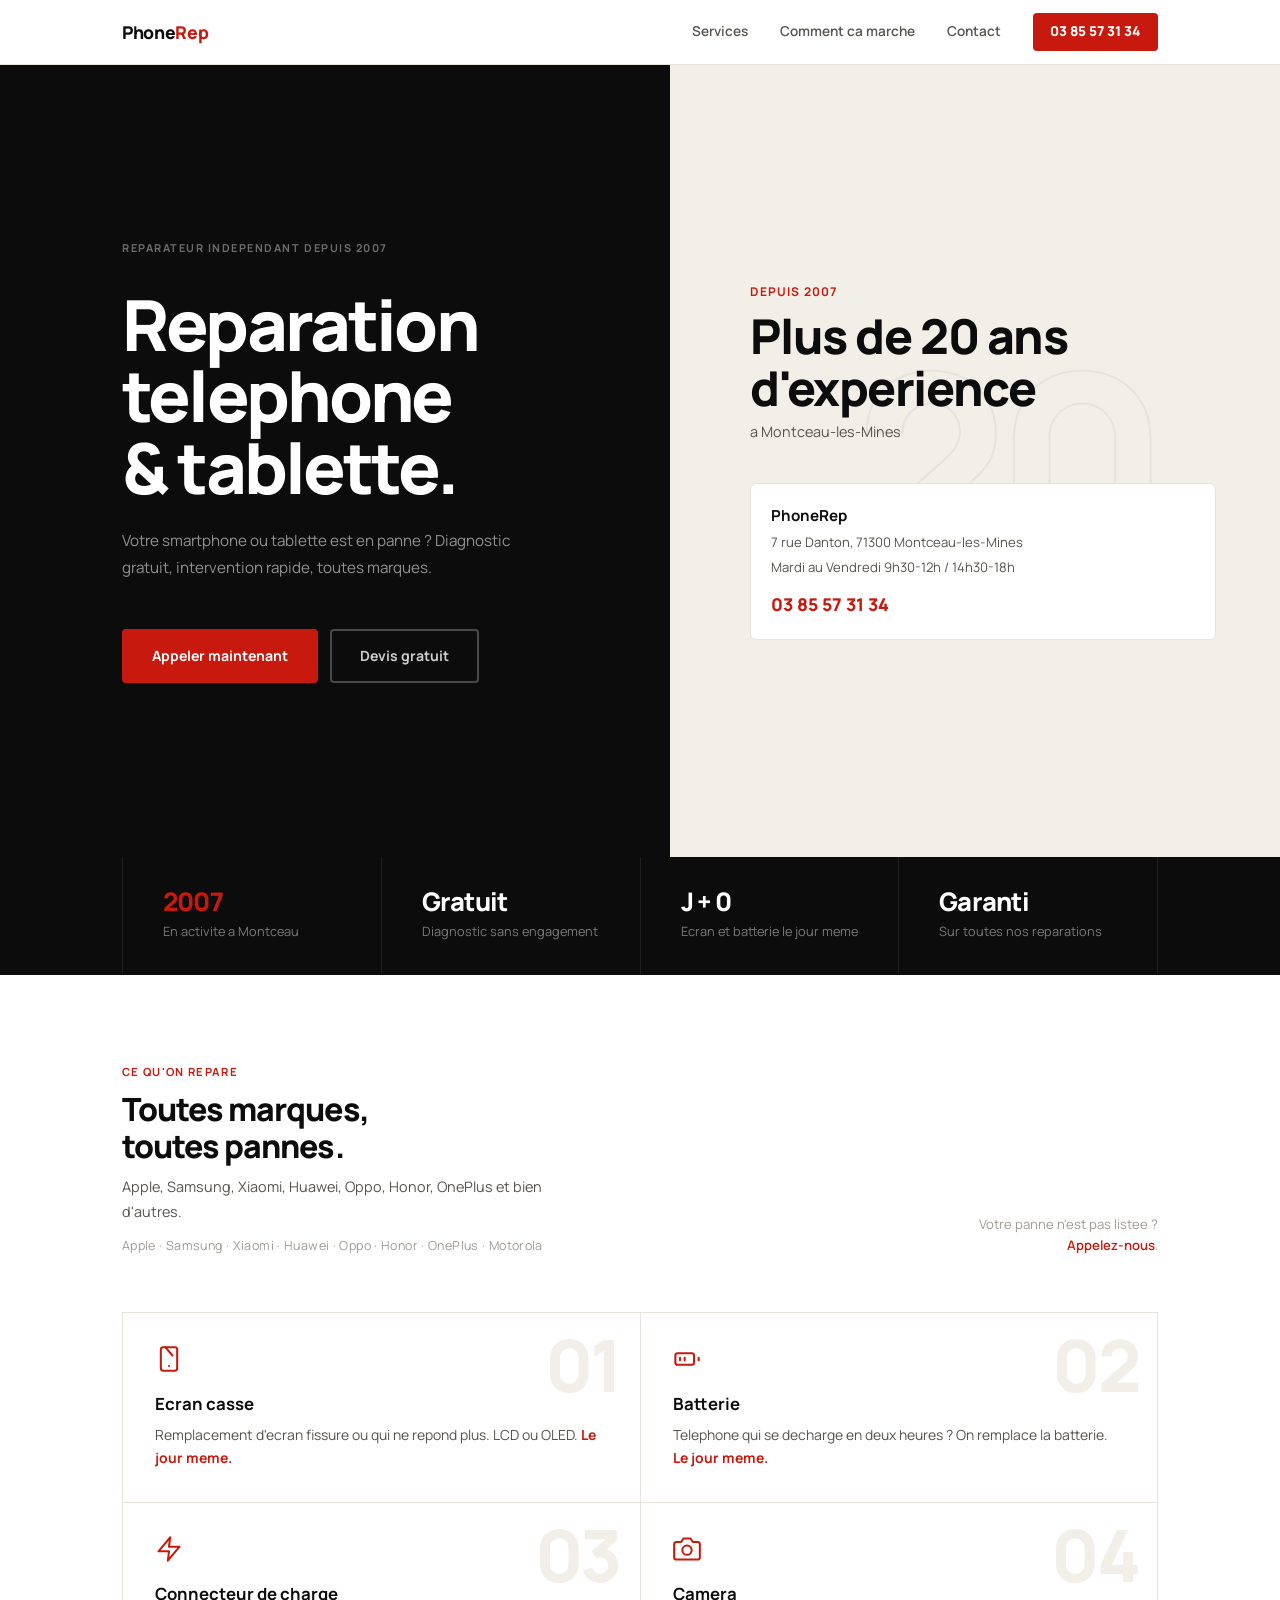
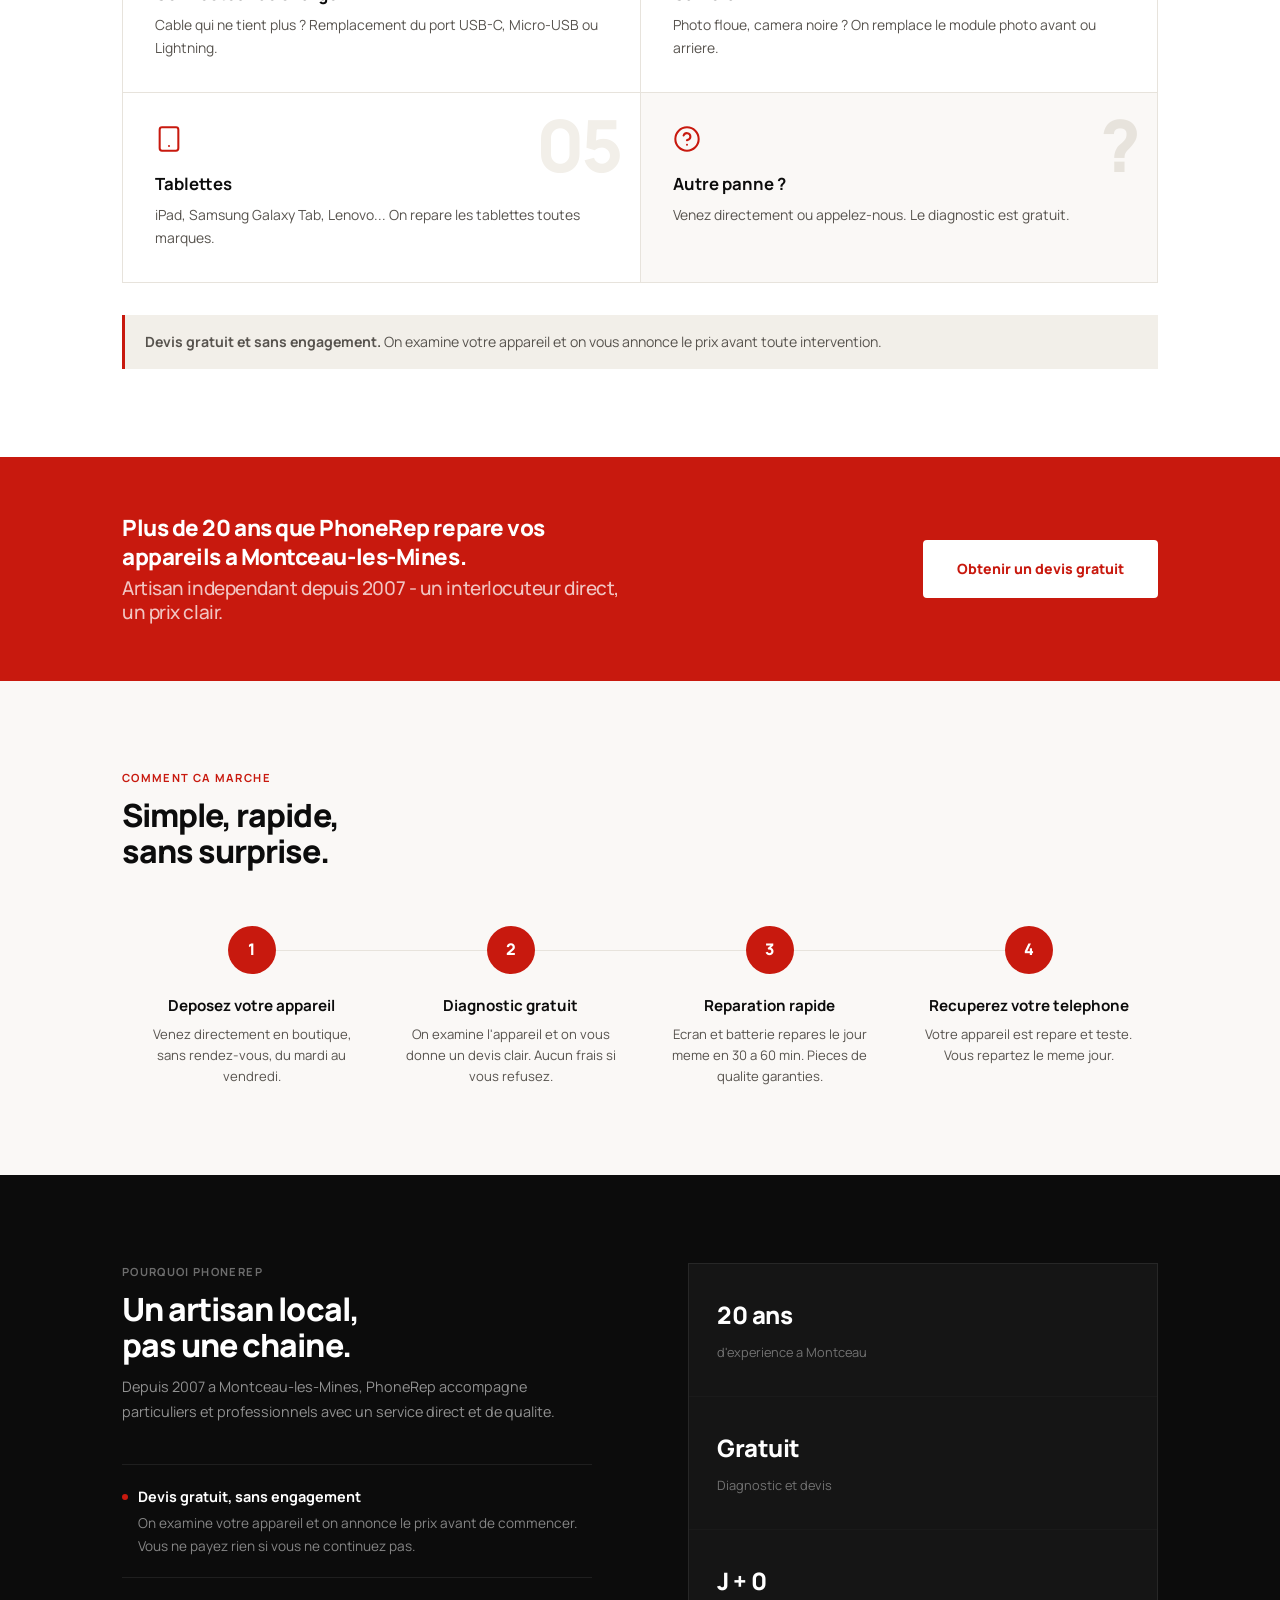
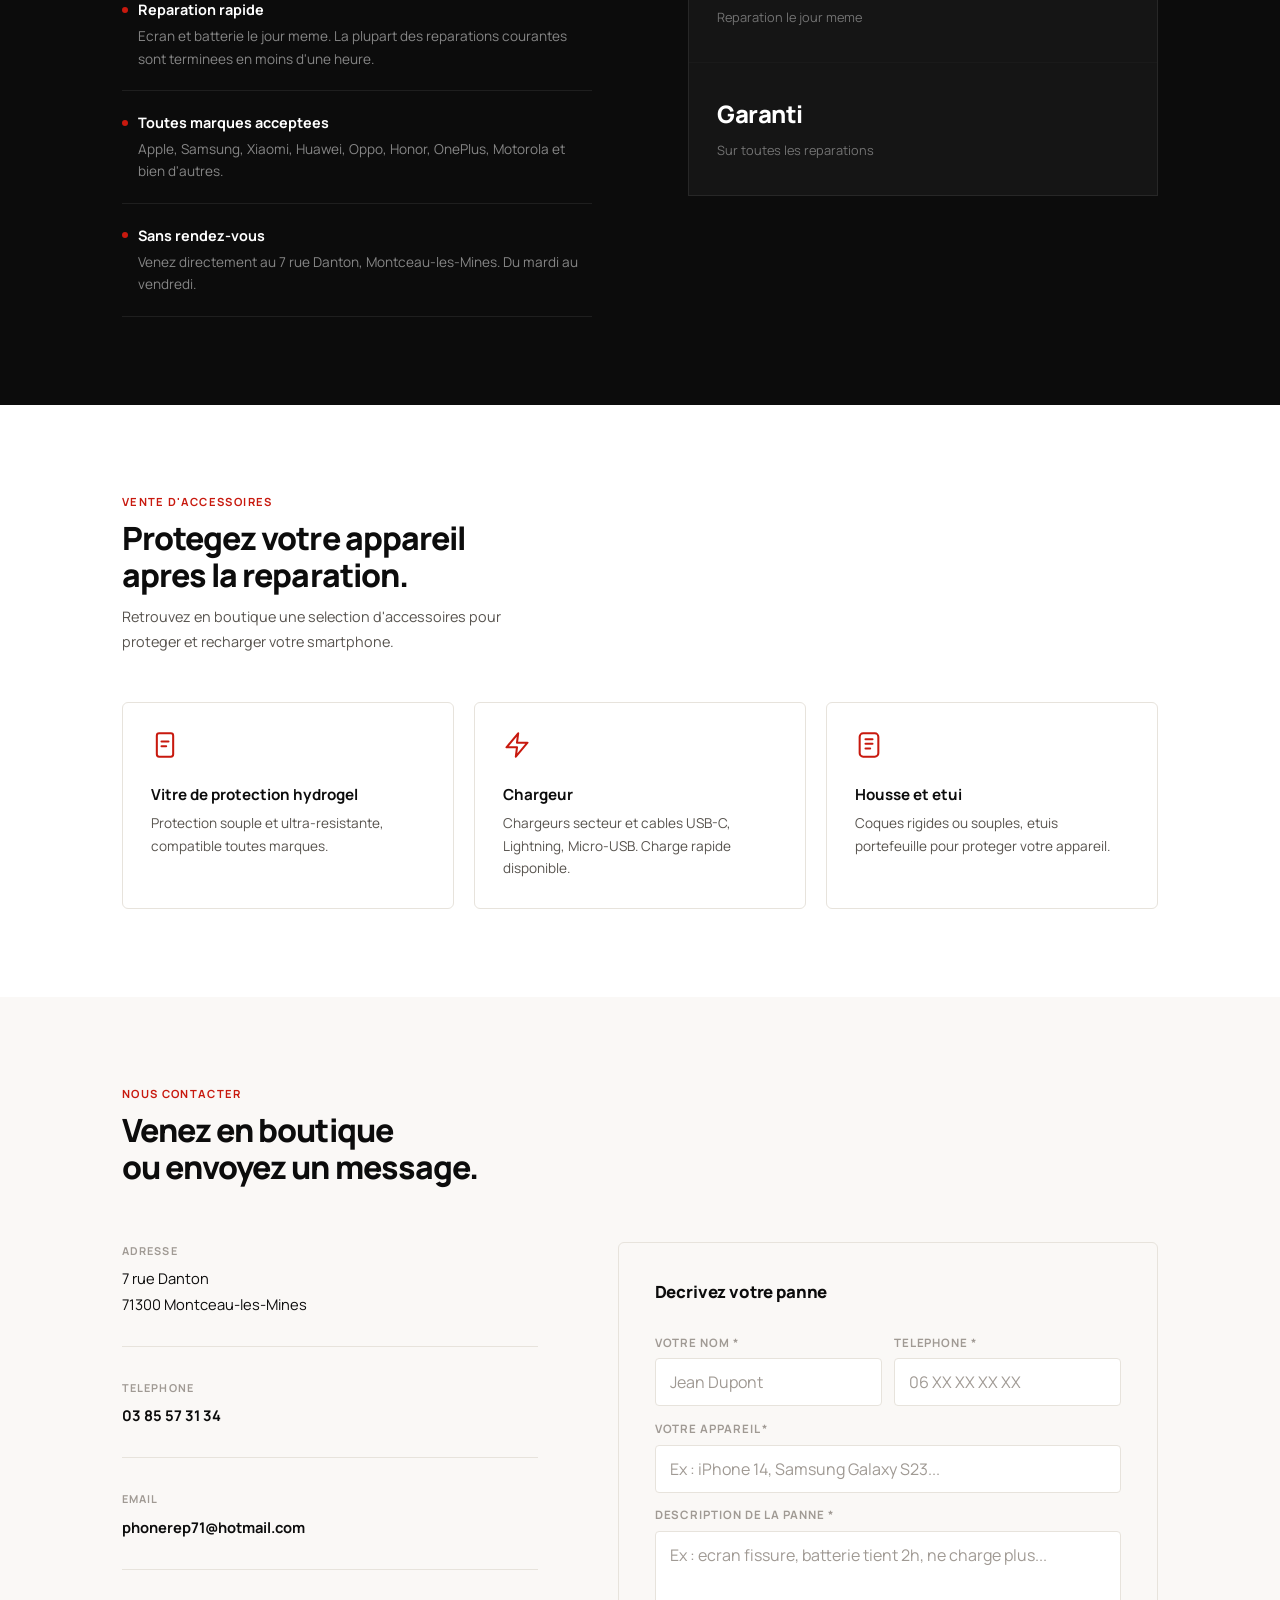
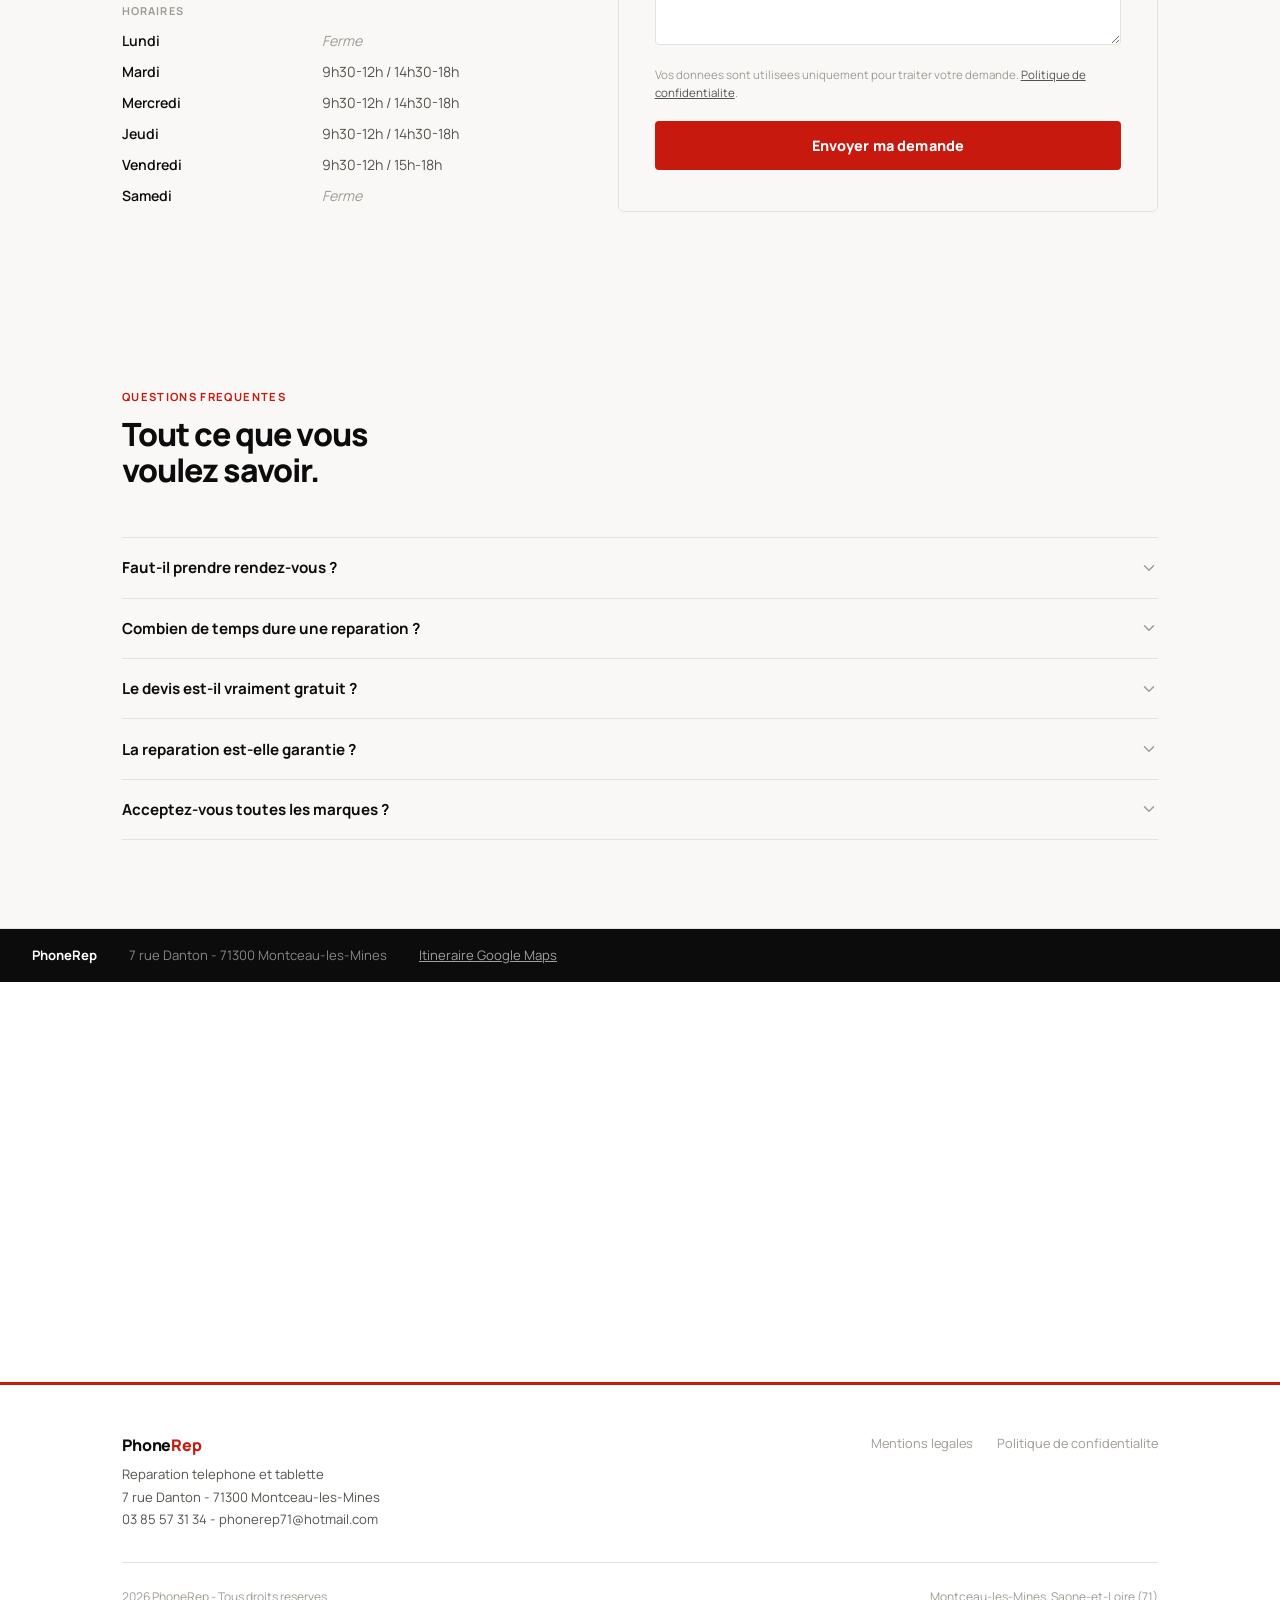
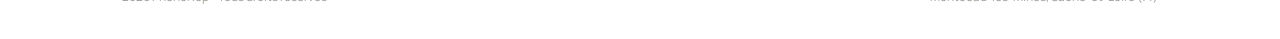
==== index.html @ cb492861 "Revamp complet - split hero, stats bande sombre, cartes numerotees, bande CTA rouge, processus 4 eta" ====
﻿<!DOCTYPE html>
<html lang="fr">
<head>
  <meta charset="UTF-8">
  <meta name="viewport" content="width=device-width, initial-scale=1.0">
  <title>PhoneRep - Reparation telephone et tablette Montceau-les-Mines</title>
  <meta name="description" content="PhoneRep repare vos smartphones et tablettes toutes marques a Montceau-les-Mines depuis 2007. Diagnostic gratuit, intervention rapide, garantie. 03 85 57 31 34.">
  <meta name="robots" content="index, follow">
  <link rel="canonical" href="https://phonerep.fr/">
  <meta property="og:type" content="website">
  <meta property="og:title" content="PhoneRep - Reparation telephone et tablette - Montceau-les-Mines">
  <meta property="og:url" content="https://phonerep.fr/">
  <script type="application/ld+json">{"@context":"https://schema.org","@type":"LocalBusiness","name":"PhoneRep","description":"Reparation de smartphones et tablettes toutes marques a Montceau-les-Mines depuis 2007.","url":"https://phonerep.fr/","telephone":"+33385573134","email":"phonerep71@hotmail.com","foundingDate":"2007","address":{"@type":"PostalAddress","streetAddress":"7 rue Danton","addressLocality":"Montceau-les-Mines","postalCode":"71300","addressCountry":"FR"},"geo":{"@type":"GeoCoordinates","latitude":46.6667,"longitude":4.3667},"priceRange":"Euro"}</script>
  <link rel="preconnect" href="https://fonts.bunny.net">
  <link href="https://fonts.bunny.net/css?family=manrope:400,600,700,800,900&display=swap" rel="stylesheet">
  <link rel="stylesheet" href="css/style.css">
</head>
<body>
<!-- NAV -->
<header class="nav" id="top">
  <div class="container nav__inner">
    <a href="#top" class="nav__logo" aria-label="PhoneRep accueil">Phone<span class="r">Rep</span></a>
    <nav class="nav__links" aria-label="Navigation principale">
      <a href="#services">Services</a>
      <a href="#processus">Comment ca marche</a>
      <a href="#contact">Contact</a>
    </nav>
    <a href="tel:+33385573134" class="nav__phone" aria-label="Appeler PhoneRep au 03 85 57 31 34">03 85 57 31 34</a>
    <button class="nav__burger" id="burger" aria-label="Menu" aria-expanded="false"><span></span><span></span><span></span></button>
  </div>
  <nav class="nav__drawer" aria-label="Menu mobile">
    <a href="#services">Services</a>
    <a href="#processus">Comment ca marche</a>
    <a href="#contact">Contact et horaires</a>
    <a href="tel:+33385573134" class="nav__phone" style="margin-top:.5rem; justify-content:center;" aria-label="Appeler depuis le menu mobile">03 85 57 31 34</a>
  </nav>
</header>
<main id="main-content">
<!-- HERO split -->
<section class="hero" id="accueil" aria-labelledby="hero-title">
  <div class="hero__left">
    <span class="hero__tag">Reparateur independant depuis 2007</span>
    <h1 class="hero__title" id="hero-title">Reparation<br>telephone<br>&amp; tablette.</h1>
    <p class="hero__sub">Votre smartphone ou tablette est en panne ? Diagnostic gratuit, intervention rapide, toutes marques.</p>
    <div class="hero__actions">
      <a href="tel:+33385573134" class="btn btn--red" aria-label="Appeler PhoneRep">Appeler maintenant</a>
      <a href="#contact" class="btn btn--white-outline">Devis gratuit</a>
    </div>
  </div>
  <div class="hero__right" aria-hidden="true">
    <span class="hero__big-num">20</span>
    <div class="hero__right-content">
      <span class="hero__year-label">Depuis 2007</span>
      <p class="hero__years">Plus de 20 ans<br>d'experience</p>
      <p class="hero__years-sub">a Montceau-les-Mines</p>
      <div class="hero__address">
        <strong>PhoneRep</strong>
        <span>7 rue Danton, 71300 Montceau-les-Mines</span>
        <span>Mardi au Vendredi 9h30-12h / 14h30-18h</span>
        <a href="tel:+33385573134" class="hero__tel-link" aria-label="Appeler PhoneRep">03 85 57 31 34</a>
      </div>
    </div>
  </div>
</section>
<!-- STATS -->
<div class="stats-band" aria-label="Chiffres cles">
  <div class="container">
    <div class="stats-row">
      <div class="stat-h"><span class="stat-h__val"><span class="accent">2007</span></span><span class="stat-h__lbl">En activite a Montceau</span></div>
      <div class="stat-h"><span class="stat-h__val">Gratuit</span><span class="stat-h__lbl">Diagnostic sans engagement</span></div>
      <div class="stat-h"><span class="stat-h__val">J + 0</span><span class="stat-h__lbl">Ecran et batterie le jour meme</span></div>
      <div class="stat-h"><span class="stat-h__val">Garanti</span><span class="stat-h__lbl">Sur toutes nos reparations</span></div>
    </div>
  </div>
</div>
<!-- SERVICES -->
<section class="section" id="services" aria-labelledby="services-title">
  <div class="container">
    <div class="services-intro">
      <div>
        <span class="eyebrow">Ce qu'on repare</span>
        <h2 class="s-title" id="services-title">Toutes marques,<br>toutes pannes.</h2>
        <p class="s-desc">Apple, Samsung, Xiaomi, Huawei, Oppo, Honor, OnePlus et bien d'autres.</p>
        <p class="brands-line">Apple · Samsung · Xiaomi · Huawei · Oppo · Honor · OnePlus · Motorola</p>
      </div>
      <p class="service-cta-note">Votre panne n'est pas listee ? <a href="tel:+33385573134" aria-label="Appeler PhoneRep">Appelez-nous</a>.</p>
    </div>
    <div class="svc-grid">
      <div class="svc-card"><span class="svc-num" aria-hidden="true">01</span><svg class="svc-icon" viewBox="0 0 24 24" fill="none" stroke="currentColor" stroke-width="1.75" stroke-linecap="round" stroke-linejoin="round" aria-hidden="true"><rect x="5" y="2" width="14" height="20" rx="2"/><line x1="12" y1="18" x2="12.01" y2="18"/><path d="M9 2l6 7"/></svg><h3>Ecran casse</h3><p>Remplacement d'ecran fissure ou qui ne repond plus. LCD ou OLED. <strong>Le jour meme.</strong></p></div>
      <div class="svc-card"><span class="svc-num" aria-hidden="true">02</span><svg class="svc-icon" viewBox="0 0 24 24" fill="none" stroke="currentColor" stroke-width="1.75" stroke-linecap="round" stroke-linejoin="round" aria-hidden="true"><rect x="2" y="7" width="16" height="10" rx="2"/><path d="M22 11v2"/><path d="M6 11v2"/><path d="M10 11v2"/></svg><h3>Batterie</h3><p>Telephone qui se decharge en deux heures ? On remplace la batterie. <strong>Le jour meme.</strong></p></div>
      <div class="svc-card"><span class="svc-num" aria-hidden="true">03</span><svg class="svc-icon" viewBox="0 0 24 24" fill="none" stroke="currentColor" stroke-width="1.75" stroke-linecap="round" stroke-linejoin="round" aria-hidden="true"><polygon points="13 2 3 14 12 14 11 22 21 10 12 10 13 2"/></svg><h3>Connecteur de charge</h3><p>Cable qui ne tient plus ? Remplacement du port USB-C, Micro-USB ou Lightning.</p></div>
      <div class="svc-card"><span class="svc-num" aria-hidden="true">04</span><svg class="svc-icon" viewBox="0 0 24 24" fill="none" stroke="currentColor" stroke-width="1.75" stroke-linecap="round" stroke-linejoin="round" aria-hidden="true"><path d="M23 19a2 2 0 0 1-2 2H3a2 2 0 0 1-2-2V8a2 2 0 0 1 2-2h4l2-3h6l2 3h4a2 2 0 0 1 2 2z"/><circle cx="12" cy="13" r="4"/></svg><h3>Camera</h3><p>Photo floue, camera noire ? On remplace le module photo avant ou arriere.</p></div>
      <div class="svc-card"><span class="svc-num" aria-hidden="true">05</span><svg class="svc-icon" viewBox="0 0 24 24" fill="none" stroke="currentColor" stroke-width="1.75" stroke-linecap="round" stroke-linejoin="round" aria-hidden="true"><rect x="4" y="2" width="16" height="20" rx="2"/><line x1="12" y1="18" x2="12.01" y2="18"/></svg><h3>Tablettes</h3><p>iPad, Samsung Galaxy Tab, Lenovo... On repare les tablettes toutes marques.</p></div>
      <div class="svc-card" style="background: var(--paper-2);"><span class="svc-num" aria-hidden="true" style="color: var(--border);">?</span><svg class="svc-icon" viewBox="0 0 24 24" fill="none" stroke="currentColor" stroke-width="1.75" stroke-linecap="round" stroke-linejoin="round" aria-hidden="true"><circle cx="12" cy="12" r="10"/><path d="M9.09 9a3 3 0 0 1 5.83 1c0 2-3 3-3 3"/><line x1="12" y1="17" x2="12.01" y2="17"/></svg><h3>Autre panne ?</h3><p>Venez directement ou appelez-nous. Le diagnostic est gratuit.</p></div>
    </div>
    <div class="svc-note"><strong>Devis gratuit et sans engagement.</strong> On examine votre appareil et on vous annonce le prix avant toute intervention.</div>
  </div>
</section>
<!-- BANDE CTA -->
<div class="cta-band">
  <div class="container">
    <div class="cta-band__inner">
      <p class="cta-band__text">Plus de 20 ans que PhoneRep repare vos appareils a Montceau-les-Mines.<span>Artisan independant depuis 2007 - un interlocuteur direct, un prix clair.</span></p>
      <a href="#contact" class="btn btn--white">Obtenir un devis gratuit</a>
    </div>
  </div>
</div>
<!-- PROCESSUS -->
<section class="section process" id="processus" aria-labelledby="process-title">
  <div class="container">
    <span class="eyebrow">Comment ca marche</span>
    <h2 class="s-title" id="process-title">Simple, rapide,<br>sans surprise.</h2>
    <div class="process-steps">
      <div class="process-step"><div class="step-num" aria-hidden="true">1</div><h3>Deposez votre appareil</h3><p>Venez directement en boutique, sans rendez-vous, du mardi au vendredi.</p></div>
      <div class="process-step"><div class="step-num" aria-hidden="true">2</div><h3>Diagnostic gratuit</h3><p>On examine l'appareil et on vous donne un devis clair. Aucun frais si vous refusez.</p></div>
      <div class="process-step"><div class="step-num" aria-hidden="true">3</div><h3>Reparation rapide</h3><p>Ecran et batterie repares le jour meme en 30 a 60 min. Pieces de qualite garanties.</p></div>
      <div class="process-step"><div class="step-num" aria-hidden="true">4</div><h3>Recuperez votre telephone</h3><p>Votre appareil est repare et teste. Vous repartez le meme jour.</p></div>
    </div>
  </div>
</section>
<!-- POURQUOI dark -->
<section class="section pourquoi" id="pourquoi" aria-labelledby="pourquoi-title">
  <div class="container">
    <div class="pourquoi-layout">
      <div>
        <span class="eyebrow">Pourquoi PhoneRep</span>
        <h2 class="s-title" id="pourquoi-title">Un artisan local,<br>pas une chaine.</h2>
        <p class="s-desc">Depuis 2007 a Montceau-les-Mines, PhoneRep accompagne particuliers et professionnels avec un service direct et de qualite.</p>
        <div class="pourquoi-points">
          <div class="pourquoi-point"><h3>Devis gratuit, sans engagement</h3><p>On examine votre appareil et on annonce le prix avant de commencer. Vous ne payez rien si vous ne continuez pas.</p></div>
          <div class="pourquoi-point"><h3>Reparation rapide</h3><p>Ecran et batterie le jour meme. La plupart des reparations courantes sont terminees en moins d'une heure.</p></div>
          <div class="pourquoi-point"><h3>Toutes marques acceptees</h3><p>Apple, Samsung, Xiaomi, Huawei, Oppo, Honor, OnePlus, Motorola et bien d'autres.</p></div>
          <div class="pourquoi-point"><h3>Sans rendez-vous</h3><p>Venez directement au 7 rue Danton, Montceau-les-Mines. Du mardi au vendredi.</p></div>
        </div>
      </div>
      <div>
        <div class="pourquoi-side">
          <div class="p-stat"><span class="p-stat__val">20 ans</span><span class="p-stat__lbl">d'experience a Montceau</span></div>
          <div class="p-stat"><span class="p-stat__val">Gratuit</span><span class="p-stat__lbl">Diagnostic et devis</span></div>
          <div class="p-stat"><span class="p-stat__val">J + 0</span><span class="p-stat__lbl">Reparation le jour meme</span></div>
          <div class="p-stat"><span class="p-stat__val">Garanti</span><span class="p-stat__lbl">Sur toutes les reparations</span></div>
        </div>
      </div>
    </div>
  </div>
</section>
<!-- ACCESSOIRES -->
<section class="section" id="accessoires" aria-labelledby="access-title">
  <div class="container">
    <span class="eyebrow">Vente d'accessoires</span>
    <h2 class="s-title" id="access-title">Protegez votre appareil<br>apres la reparation.</h2>
    <p class="s-desc">Retrouvez en boutique une selection d'accessoires pour proteger et recharger votre smartphone.</p>
    <div class="access-grid">
      <div class="access-card"><svg class="access-icon" viewBox="0 0 24 24" fill="none" stroke="currentColor" stroke-width="1.75" stroke-linecap="round" stroke-linejoin="round" aria-hidden="true"><rect x="5" y="2" width="14" height="20" rx="2"/><path d="M9 9h6M9 13h4"/></svg><h3>Vitre de protection hydrogel</h3><p>Protection souple et ultra-resistante, compatible toutes marques.</p></div>
      <div class="access-card"><svg class="access-icon" viewBox="0 0 24 24" fill="none" stroke="currentColor" stroke-width="1.75" stroke-linecap="round" stroke-linejoin="round" aria-hidden="true"><polygon points="13 2 3 14 12 14 11 22 21 10 12 10 13 2"/></svg><h3>Chargeur</h3><p>Chargeurs secteur et cables USB-C, Lightning, Micro-USB. Charge rapide disponible.</p></div>
      <div class="access-card"><svg class="access-icon" viewBox="0 0 24 24" fill="none" stroke="currentColor" stroke-width="1.75" stroke-linecap="round" stroke-linejoin="round" aria-hidden="true"><rect x="4" y="2" width="16" height="20" rx="3"/><path d="M9 7h6M9 11h6M9 15h4"/></svg><h3>Housse et etui</h3><p>Coques rigides ou souples, etuis portefeuille pour proteger votre appareil.</p></div>
    </div>
  </div>
</section>
<!-- CONTACT -->
<section class="section" style="background: var(--paper-2);" id="contact" aria-labelledby="contact-title">
  <div class="container">
    <span class="eyebrow">Nous contacter</span>
    <h2 class="s-title" id="contact-title">Venez en boutique<br>ou envoyez un message.</h2>
    <div class="contact-wrap">
      <div class="contact-info">
        <div class="info-blk"><span class="info-lbl">Adresse</span><address class="info-val">7 rue Danton<br>71300 Montceau-les-Mines</address></div>
        <div class="info-blk"><span class="info-lbl">Telephone</span><p class="info-val"><a href="tel:+33385573134" aria-label="Appeler PhoneRep depuis la section contact">03 85 57 31 34</a></p></div>
        <div class="info-blk"><span class="info-lbl">Email</span><p class="info-val"><a href="mailto:phonerep71@hotmail.com">phonerep71@hotmail.com</a></p></div>
        <div class="info-blk"><span class="info-lbl">Horaires</span>
          <div class="info-val">
            <table class="sched"><caption class="sr-only">Horaires d'ouverture PhoneRep</caption>
              <tbody>
                <tr><th scope="row">Lundi</th><td class="closed">Ferme</td></tr>
                <tr><th scope="row">Mardi</th><td>9h30-12h / 14h30-18h</td></tr>
                <tr><th scope="row">Mercredi</th><td>9h30-12h / 14h30-18h</td></tr>
                <tr><th scope="row">Jeudi</th><td>9h30-12h / 14h30-18h</td></tr>
                <tr><th scope="row">Vendredi</th><td>9h30-12h / 15h-18h</td></tr>
                <tr><th scope="row">Samedi</th><td class="closed">Ferme</td></tr>
              </tbody>
            </table>
          </div>
        </div>
      </div>
      <div class="form-box">
        <h3>Decrivez votre panne</h3>
        <form id="contact-form" novalidate>
          <div class="form-row">
            <div class="form-group"><label for="nom">Votre nom *</label><input type="text" id="nom" name="nom" required placeholder="Jean Dupont"></div>
            <div class="form-group"><label for="tel">Telephone *</label><input type="tel" id="tel" name="tel" required placeholder="06 XX XX XX XX"></div>
          </div>
          <div class="form-group"><label for="appareil">Votre appareil *</label><input type="text" id="appareil" name="appareil" required placeholder="Ex : iPhone 14, Samsung Galaxy S23..."></div>
          <div class="form-group"><label for="panne">Description de la panne *</label><textarea id="panne" name="panne" rows="4" required placeholder="Ex : ecran fissure, batterie tient 2h, ne charge plus..."></textarea></div>
          <p class="form-rgpd">Vos donnees sont utilisees uniquement pour traiter votre demande. <a href="politique-confidentialite.html">Politique de confidentialite</a>.</p>
          <button type="submit" class="btn-submit">Envoyer ma demande</button>
        </form>
      </div>
    </div>
  </div>
</section>
<!-- FAQ -->
<section class="section faq-section" id="faq" aria-labelledby="faq-title">
  <div class="container">
    <span class="eyebrow">Questions frequentes</span>
    <h2 class="s-title" id="faq-title">Tout ce que vous<br>voulez savoir.</h2>
    <div class="faq" role="list">
      <div class="faq-item" role="listitem"><button class="faq-trigger" aria-expanded="false">Faut-il prendre rendez-vous ?<svg class="faq-arrow" viewBox="0 0 24 24" fill="none" stroke="currentColor" stroke-width="2" stroke-linecap="round" stroke-linejoin="round" aria-hidden="true"><polyline points="6 9 12 15 18 9"/></svg></button><div class="faq-answer">Non, venez directement en boutique du mardi au vendredi. Pas de rendez-vous necessaire.</div></div>
      <div class="faq-item" role="listitem"><button class="faq-trigger" aria-expanded="false">Combien de temps dure une reparation ?<svg class="faq-arrow" viewBox="0 0 24 24" fill="none" stroke="currentColor" stroke-width="2" stroke-linecap="round" stroke-linejoin="round" aria-hidden="true"><polyline points="6 9 12 15 18 9"/></svg></button><div class="faq-answer">Le remplacement d'ecran et la batterie sont realises le jour meme, souvent en 30 a 60 minutes. Le connecteur de charge prend environ 1 heure.</div></div>
      <div class="faq-item" role="listitem"><button class="faq-trigger" aria-expanded="false">Le devis est-il vraiment gratuit ?<svg class="faq-arrow" viewBox="0 0 24 24" fill="none" stroke="currentColor" stroke-width="2" stroke-linecap="round" stroke-linejoin="round" aria-hidden="true"><polyline points="6 9 12 15 18 9"/></svg></button><div class="faq-answer">Oui, le diagnostic et le devis sont entierement gratuits et sans engagement. Vous ne payez rien si vous ne faites pas reparer.</div></div>
      <div class="faq-item" role="listitem"><button class="faq-trigger" aria-expanded="false">La reparation est-elle garantie ?<svg class="faq-arrow" viewBox="0 0 24 24" fill="none" stroke="currentColor" stroke-width="2" stroke-linecap="round" stroke-linejoin="round" aria-hidden="true"><polyline points="6 9 12 15 18 9"/></svg></button><div class="faq-answer">Oui. Toutes nos reparations sont garanties. Nous utilisons des pieces de qualite et assumons notre travail.</div></div>
      <div class="faq-item" role="listitem"><button class="faq-trigger" aria-expanded="false">Acceptez-vous toutes les marques ?<svg class="faq-arrow" viewBox="0 0 24 24" fill="none" stroke="currentColor" stroke-width="2" stroke-linecap="round" stroke-linejoin="round" aria-hidden="true"><polyline points="6 9 12 15 18 9"/></svg></button><div class="faq-answer">Oui : Apple, Samsung, Xiaomi, Huawei, Oppo, Honor, OnePlus, Motorola et bien d'autres. En cas de doute, appelez-nous au 03 85 57 31 34.</div></div>
    </div>
  </div>
</section>
</main>
<!-- MAP -->
<div class="map-wrap" aria-label="Carte de localisation">
  <div class="map-bar"><strong>PhoneRep</strong><span>7 rue Danton - 71300 Montceau-les-Mines</span><a href="https://www.google.com/maps/dir/?api=1&destination=7+rue+Danton+71300+Montceau-les-Mines" target="_blank" rel="noopener noreferrer">Itineraire Google Maps</a></div>
  <iframe title="Localisation PhoneRep - 7 rue Danton Montceau-les-Mines" src="https://maps.google.com/maps?q=Phonerep+Montceau-les-Mines&output=embed&hl=fr&z=17" allowfullscreen loading="lazy" referrerpolicy="no-referrer-when-downgrade"></iframe>
</div>
<!-- FOOTER clair -->
<footer class="footer">
  <div class="container">
    <div class="footer__inner">
      <div><div class="footer__logo">Phone<span class="r">Rep</span></div><p class="footer__info">Reparation telephone et tablette<br>7 rue Danton - 71300 Montceau-les-Mines<br>03 85 57 31 34 - phonerep71@hotmail.com</p></div>
      <nav class="footer__links" aria-label="Liens legaux"><a href="mentions-legales.html">Mentions legales</a><a href="politique-confidentialite.html">Politique de confidentialite</a></nav>
    </div>
    <div class="footer__copy"><span>2026 PhoneRep - Tous droits reserves</span><span>Montceau-les-Mines, Saone-et-Loire (71)</span></div>
  </div>
</footer>
<script src="js/main.js"></script>
</body>
</html>
---- css/style.css ----
/* ============================================
   REVAMP — variables
   ============================================ */
:root {
  --ink:      #0C0C0C;
  --ink-2:    #57534E;
  --ink-3:    #A09A94;
  --paper:    #FFFFFF;
  --paper-2:  #FAF8F6;
  --paper-3:  #F2EFE9;
  --red:      #C8190E;
  --red-d:    #A5130A;
  --border:   #E7E3DC;
  --font:     'Manrope', -apple-system, 'Segoe UI', system-ui, sans-serif;
  --max:      1100px;
  --ease:     cubic-bezier(.22,1,.36,1);
}

*, *::before, *::after { box-sizing: border-box; margin: 0; padding: 0; }
html { scroll-behavior: smooth; }
body { font-family: var(--font); color: var(--ink); background: var(--paper); line-height: 1.6; font-size: 16px; -webkit-font-smoothing: antialiased; }
a { color: var(--red); text-decoration: none; }
a:hover { text-decoration: underline; }
address { font-style: normal; }

.container { max-width: var(--max); margin: 0 auto; padding: 0 2rem; }
.section { padding: 5.5rem 0; }

/* ============================================
   NAV
   ============================================ */
.nav { position: sticky; top: 0; z-index: 100; background: var(--paper); border-bottom: 1px solid var(--border); }
.nav__inner { display: flex; align-items: center; height: 64px; gap: 2rem; }
.nav__logo { font-size: 1.1rem; font-weight: 800; color: var(--ink); letter-spacing: -.02em; text-decoration: none; flex-shrink: 0; }
.nav__logo .r { color: var(--red); }
.nav__links { display: flex; gap: 2rem; margin-left: auto; }
.nav__links a { font-size: .85rem; font-weight: 600; color: var(--ink-2); text-decoration: none; transition: color .15s; }
.nav__links a:hover { color: var(--ink); }
.nav__phone {
  display: flex; align-items: center; gap: .5rem;
  font-size: .85rem; font-weight: 800;
  color: white; background: var(--red);
  padding: .5rem 1.1rem; border-radius: 4px;
  text-decoration: none; flex-shrink: 0;
  transition: background .15s;
}
.nav__phone:hover { background: var(--red-d); text-decoration: none; }
.nav__burger { display: none; flex-direction: column; gap: 5px; background: none; border: none; cursor: pointer; padding: 4px; margin-left: auto; }
.nav__burger span { display: block; width: 22px; height: 2px; background: var(--ink); border-radius: 1px; }
.nav__drawer { display: none; flex-direction: column; position: absolute; top: 64px; left: 0; right: 0; background: var(--paper); border-bottom: 1px solid var(--border); padding: 1rem 2rem 1.5rem; }
.nav__drawer a { color: var(--ink); font-size: .95rem; font-weight: 600; padding: .75rem 0; border-bottom: 1px solid var(--border); text-decoration: none; display: block; }
.nav__drawer a:last-of-type { border: none; margin-bottom: .5rem; }
.nav.open .nav__drawer { display: flex; }

/* ============================================
   HERO — split layout
   ============================================ */
.hero { display: grid; grid-template-columns: 1.1fr 1fr; min-height: 88vh; }

.hero__left {
  background: var(--ink);
  color: white;
  padding: 5rem 4rem 5rem 0;
  display: flex; flex-direction: column; justify-content: center;
  padding-left: calc((100vw - var(--max)) / 2 + 2rem);
}
.hero__tag {
  display: inline-block;
  font-size: .68rem; font-weight: 700; letter-spacing: .14em; text-transform: uppercase;
  color: rgba(255,255,255,.4); margin-bottom: 2rem;
}
.hero__title {
  font-size: clamp(2.6rem, 5.5vw, 5rem);
  font-weight: 800; line-height: 1.02; letter-spacing: -.04em;
  color: white; margin-bottom: 1.5rem;
}
.hero__sub { font-size: .95rem; color: rgba(255,255,255,.55); line-height: 1.75; margin-bottom: 3rem; max-width: 400px; }
.hero__actions { display: flex; gap: .75rem; flex-wrap: wrap; }
.btn { display: inline-flex; align-items: center; gap: .5rem; padding: .85rem 1.75rem; font-weight: 700; font-size: .88rem; border-radius: 4px; text-decoration: none; border: 2px solid transparent; transition: all .15s; cursor: pointer; font-family: var(--font); }
.btn--red { background: var(--red); color: white; border-color: var(--red); }
.btn--red:hover { background: var(--red-d); border-color: var(--red-d); text-decoration: none; }
.btn--white-outline { background: transparent; color: rgba(255,255,255,.8); border-color: rgba(255,255,255,.25); }
.btn--white-outline:hover { border-color: rgba(255,255,255,.6); color: white; text-decoration: none; }

.hero__right {
  background: var(--paper-3);
  display: flex; flex-direction: column; justify-content: center;
  padding: 5rem 4rem 5rem 5rem;
  position: relative; overflow: hidden;
}
.hero__big-num {
  position: absolute;
  font-size: clamp(10rem, 20vw, 18rem);
  font-weight: 900; line-height: 1;
  color: transparent;
  -webkit-text-stroke: 2px var(--border);
  top: 50%; left: 50%;
  transform: translate(-40%, -50%);
  pointer-events: none; user-select: none;
  letter-spacing: -.05em;
}
.hero__right-content { position: relative; z-index: 1; }
.hero__year-label { font-size: .75rem; font-weight: 700; letter-spacing: .1em; text-transform: uppercase; color: var(--red); margin-bottom: .5rem; display: block; }
.hero__years { font-size: clamp(2rem, 4vw, 3rem); font-weight: 800; letter-spacing: -.03em; color: var(--ink); line-height: 1.1; margin-bottom: .3rem; }
.hero__years-sub { font-size: .9rem; color: var(--ink-2); margin-bottom: 2.5rem; }
.hero__address { display: flex; flex-direction: column; gap: .25rem; padding: 1.25rem; background: white; border: 1px solid var(--border); border-radius: 6px; }
.hero__address span { font-size: .82rem; color: var(--ink-2); }
.hero__address strong { font-size: .95rem; color: var(--ink); font-weight: 700; }
.hero__tel-link { display: flex; align-items: center; gap: .5rem; font-size: 1.1rem; font-weight: 800; color: var(--red); text-decoration: none; margin-top: .5rem; transition: color .15s; }
.hero__tel-link:hover { color: var(--red-d); text-decoration: none; }

/* ============================================
   STATS HORIZONTALE
   ============================================ */
.stats-band { background: var(--ink); }
.stats-row {
  display: grid; grid-template-columns: repeat(4, 1fr);
  border-left: 1px solid rgba(255,255,255,.08);
}
.stat-h {
  padding: 2rem 2.5rem;
  border-right: 1px solid rgba(255,255,255,.08);
}
.stat-h__val { display: block; font-size: 1.6rem; font-weight: 800; letter-spacing: -.03em; color: white; margin-bottom: .2rem; line-height: 1; }
.stat-h__lbl { font-size: .8rem; color: rgba(255,255,255,.45); line-height: 1.4; }
.stat-h__val .accent { color: var(--red); }

/* ============================================
   SERVICES — numbered cards
   ============================================ */
.services-intro { display: flex; justify-content: space-between; align-items: flex-end; margin-bottom: 3.5rem; gap: 2rem; flex-wrap: wrap; }
.eyebrow { display: block; font-size: .7rem; font-weight: 700; letter-spacing: .12em; text-transform: uppercase; color: var(--red); margin-bottom: .6rem; }
.s-title { font-size: clamp(1.5rem, 2.5vw, 2.1rem); font-weight: 800; letter-spacing: -.03em; line-height: 1.15; color: var(--ink); margin-bottom: .6rem; }
.s-desc { font-size: .9rem; color: var(--ink-2); line-height: 1.75; max-width: 440px; }
.brands-line { margin-top: .75rem; font-size: .78rem; color: var(--ink-3); letter-spacing: .03em; }
.service-cta-note { font-size: .82rem; color: var(--ink-3); text-align: right; max-width: 200px; line-height: 1.6; }
.service-cta-note a { color: var(--red); font-weight: 600; }

.svc-grid { display: grid; grid-template-columns: repeat(2, 1fr); gap: 1px; background: var(--border); border: 1px solid var(--border); }
.svc-card {
  background: white; padding: 2rem;
  position: relative; overflow: hidden;
  transition: background .2s;
}
.svc-card:hover { background: var(--paper-2); }
.svc-num {
  position: absolute; top: 1rem; right: 1.25rem;
  font-size: 4.5rem; font-weight: 900; line-height: 1;
  color: var(--paper-3); letter-spacing: -.05em;
  pointer-events: none; user-select: none;
  transition: color .2s;
}
.svc-card:hover .svc-num { color: #EAE7E2; }
.svc-icon { width: 28px; height: 28px; color: var(--red); margin-bottom: 1.1rem; display: block; }
.svc-card h3 { font-size: 1.05rem; font-weight: 700; color: var(--ink); margin-bottom: .4rem; position: relative; }
.svc-card p { font-size: .87rem; color: var(--ink-2); line-height: 1.65; position: relative; }
.svc-card p strong { color: var(--red); font-weight: 700; }
.svc-note { margin-top: 2rem; padding: 1rem 1.25rem; background: var(--paper-3); border-left: 3px solid var(--red); font-size: .88rem; color: var(--ink-2); }
.svc-note a { font-weight: 600; color: var(--red); }

/* ============================================
   BANDE CTA ROUGE
   ============================================ */
.cta-band { background: var(--red); padding: 3.5rem 0; }
.cta-band__inner { display: flex; align-items: center; justify-content: space-between; gap: 2rem; flex-wrap: wrap; }
.cta-band__text { font-size: clamp(1.1rem, 2vw, 1.4rem); font-weight: 800; color: white; letter-spacing: -.02em; max-width: 500px; line-height: 1.3; }
.cta-band__text span { opacity: .75; font-weight: 500; font-size: .85em; display: block; margin-top: .25rem; }
.btn--white { background: white; color: var(--red); border-color: white; font-weight: 800; padding: 1rem 2rem; }
.btn--white:hover { background: var(--paper-3); border-color: var(--paper-3); text-decoration: none; }

/* ============================================
   PROCESS — comment ça marche
   ============================================ */
.process { background: var(--paper-2); }
.process-steps { display: grid; grid-template-columns: repeat(4, 1fr); gap: 0; margin-top: 3.5rem; position: relative; }
.process-steps::before {
  content: '';
  position: absolute;
  top: 24px; left: 12.5%; right: 12.5%;
  height: 1px; background: var(--border);
  z-index: 0;
}
.process-step { text-align: center; padding: 0 1rem; position: relative; z-index: 1; }
.step-num {
  width: 48px; height: 48px;
  background: var(--red); color: white;
  border-radius: 50%;
  font-size: 1rem; font-weight: 800;
  display: flex; align-items: center; justify-content: center;
  margin: 0 auto 1.25rem;
}
.process-step h3 { font-size: .95rem; font-weight: 700; color: var(--ink); margin-bottom: .35rem; }
.process-step p { font-size: .82rem; color: var(--ink-2); line-height: 1.6; }

/* ============================================
   POURQUOI — dark band
   ============================================ */
.pourquoi { background: var(--ink); color: white; }
.pourquoi .eyebrow { color: rgba(255,255,255,.4); }
.pourquoi .s-title { color: white; }
.pourquoi .s-desc { color: rgba(255,255,255,.55); }
.pourquoi-layout { display: grid; grid-template-columns: 1fr 1fr; gap: 6rem; align-items: start; }
.pourquoi-points { margin-top: 2.5rem; }
.pourquoi-point { padding: 1.25rem 0; border-bottom: 1px solid rgba(255,255,255,.08); }
.pourquoi-point:first-child { border-top: 1px solid rgba(255,255,255,.08); }
.pourquoi-point h3 { font-size: .9rem; font-weight: 700; color: white; margin-bottom: .25rem; display: flex; align-items: center; gap: .6rem; }
.pourquoi-point h3::before { content: ''; display: inline-block; width: 6px; height: 6px; background: var(--red); border-radius: 50%; flex-shrink: 0; }
.pourquoi-point p { font-size: .85rem; color: rgba(255,255,255,.5); line-height: 1.65; padding-left: 1rem; }
.pourquoi-side { display: flex; flex-direction: column; gap: 1px; background: rgba(255,255,255,.06); border: 1px solid rgba(255,255,255,.06); }
.p-stat { padding: 2rem 1.75rem; background: rgba(0,0,0,.2); }
.p-stat__val { display: block; font-size: 1.5rem; font-weight: 800; color: white; letter-spacing: -.02em; margin-bottom: .25rem; }
.p-stat__lbl { font-size: .8rem; color: rgba(255,255,255,.4); }

/* ============================================
   ACCESSOIRES
   ============================================ */
.access-grid { display: grid; grid-template-columns: repeat(3, 1fr); gap: 1.25rem; margin-top: 3rem; }
.access-card { padding: 1.75rem; border: 1px solid var(--border); background: var(--paper); transition: box-shadow .2s; border-radius: 6px; }
.access-card:hover { box-shadow: 0 4px 20px rgba(0,0,0,.07); }
.access-icon { width: 28px; height: 28px; color: var(--red); margin-bottom: 1rem; }
.access-card h3 { font-size: .95rem; font-weight: 700; color: var(--ink); margin-bottom: .35rem; }
.access-card p { font-size: .85rem; color: var(--ink-2); line-height: 1.65; }

/* ============================================
   CONTACT
   ============================================ */
.contact-wrap { display: grid; grid-template-columns: 1fr 1.3fr; gap: 5rem; margin-top: 3.5rem; }
.contact-info { display: flex; flex-direction: column; gap: 2rem; }
.info-blk { padding-bottom: 1.75rem; border-bottom: 1px solid var(--border); }
.info-blk:last-child { border: none; padding: 0; }
.info-lbl { font-size: .68rem; font-weight: 700; letter-spacing: .1em; text-transform: uppercase; color: var(--ink-3); display: block; margin-bottom: .45rem; }
.info-val { font-size: .92rem; color: var(--ink); line-height: 1.75; }
.info-val a { color: var(--ink); font-weight: 700; transition: color .15s; }
.info-val a:hover { color: var(--red); text-decoration: none; }
.sched { width: 100%; border-collapse: collapse; font-size: .88rem; }
.sched th { font-weight: 600; width: 48%; color: var(--ink); text-align: left; padding: .2rem 0; }
.sched td { color: var(--ink-2); padding: .2rem 0; }
.sched .closed { color: var(--ink-3); font-style: italic; }

.form-box { background: var(--paper-2); border: 1px solid var(--border); padding: 2.25rem; border-radius: 6px; }
.form-box h3 { font-size: 1.05rem; font-weight: 800; letter-spacing: -.01em; margin-bottom: 1.75rem; }
.form-row { display: grid; grid-template-columns: 1fr 1fr; gap: .75rem; }
.form-group { margin-bottom: .85rem; }
.form-group label { display: block; font-size: .72rem; font-weight: 700; letter-spacing: .08em; text-transform: uppercase; color: var(--ink-3); margin-bottom: .4rem; }
.form-group input, .form-group textarea { width: 100%; padding: .75rem .9rem; border: 1.5px solid var(--border); background: white; font-family: var(--font); font-size: 1rem; color: var(--ink); outline: none; border-radius: 4px; transition: border-color .15s; appearance: none; }
.form-group input::placeholder, .form-group textarea::placeholder { color: var(--ink-3); }
.form-group input:focus, .form-group textarea:focus { border-color: var(--red); }
.form-group textarea { resize: vertical; min-height: 90px; }
.form-rgpd { font-size: .72rem; color: var(--ink-3); line-height: 1.5; margin-bottom: 1.25rem; }
.form-rgpd a { color: var(--ink-2); text-decoration: underline; }
.btn-submit { width: 100%; padding: .95rem; background: var(--red); color: white; font-family: var(--font); font-size: .9rem; font-weight: 800; border: none; cursor: pointer; border-radius: 4px; transition: background .15s; letter-spacing: .01em; }
.btn-submit:hover { background: var(--red-d); }

/* ============================================
   FAQ
   ============================================ */
.faq-section { background: var(--paper-2); }
.faq { margin-top: 3rem; }
.faq-item { border-top: 1px solid var(--border); }
.faq-item:last-child { border-bottom: 1px solid var(--border); }
.faq-trigger { width: 100%; background: none; border: none; text-align: left; padding: 1.2rem 0; font-family: var(--font); font-size: .95rem; font-weight: 700; color: var(--ink); cursor: pointer; display: flex; justify-content: space-between; align-items: center; gap: 1rem; transition: color .15s; }
.faq-trigger:hover { color: var(--red); }
.faq-arrow { width: 18px; height: 18px; flex-shrink: 0; color: var(--ink-3); transition: transform .2s; }
.faq-item.open .faq-arrow { transform: rotate(180deg); }
.faq-item.open .faq-trigger { color: var(--red); }
.faq-answer { display: none; font-size: .9rem; color: var(--ink-2); line-height: 1.8; padding-bottom: 1.25rem; max-width: 640px; }
.faq-item.open .faq-answer { display: block; }

/* ============================================
   MAP
   ============================================ */
.map-wrap { border-top: 1px solid var(--border); }
.map-bar { background: var(--ink); color: rgba(255,255,255,.5); padding: 1rem 2rem; display: flex; align-items: center; gap: 2rem; font-size: .82rem; flex-wrap: wrap; }
.map-bar strong { color: white; }
.map-bar a { color: rgba(255,255,255,.6); text-decoration: underline; transition: color .15s; }
.map-bar a:hover { color: white; }
.map-wrap iframe { display: block; width: 100%; height: 400px; border: 0; filter: grayscale(15%); }

/* ============================================
   FOOTER — clair (inversé)
   ============================================ */
.footer { background: var(--paper); border-top: 3px solid var(--red); padding: 3rem 0 2rem; }
.footer__inner { display: flex; justify-content: space-between; align-items: flex-start; flex-wrap: wrap; gap: 2rem; margin-bottom: 2rem; }
.footer__logo { font-size: 1rem; font-weight: 800; color: var(--ink); letter-spacing: -.01em; }
.footer__logo .r { color: var(--red); }
.footer__info { font-size: .82rem; color: var(--ink-2); margin-top: .3rem; line-height: 1.7; }
.footer__links { display: flex; gap: 1.5rem; flex-wrap: wrap; align-items: center; }
.footer__links a { font-size: .8rem; color: var(--ink-3); transition: color .15s; }
.footer__links a:hover { color: var(--ink); text-decoration: none; }
.footer__copy { font-size: .75rem; color: var(--ink-3); border-top: 1px solid var(--border); padding-top: 1.5rem; display: flex; justify-content: space-between; flex-wrap: wrap; gap: .5rem; }

/* ============================================
   SHARED
   ============================================ */
.sr-only { position: absolute; width: 1px; height: 1px; padding: 0; margin: -1px; overflow: hidden; clip: rect(0,0,0,0); white-space: nowrap; border: 0; }

/* ============================================
   RESPONSIVE
   ============================================ */
@media (max-width: 1000px) {
  .hero { grid-template-columns: 1fr; min-height: auto; }
  .hero__left { padding: 4rem 2rem; }
  .hero__right { padding: 3rem 2rem; min-height: 300px; }
  .hero__big-num { font-size: 10rem; }
  .stats-row { grid-template-columns: repeat(2, 1fr); }
  .pourquoi-layout { grid-template-columns: 1fr; gap: 3rem; }
  .contact-wrap { grid-template-columns: 1fr; gap: 2.5rem; }
  .process-steps { grid-template-columns: repeat(2, 1fr); gap: 2rem; }
  .process-steps::before { display: none; }
  .nav__links, .nav__phone { display: none; }
  .nav__burger { display: flex; }
}

@media (max-width: 640px) {
  .container { padding: 0 1.25rem; }
  .section { padding: 3.5rem 0; }
  .svc-grid { grid-template-columns: 1fr; }
  .access-grid { grid-template-columns: 1fr; }
  .form-row { grid-template-columns: 1fr; }
  .form-box { padding: 1.5rem 1.25rem; }
  .stats-row { grid-template-columns: 1fr 1fr; }
  .process-steps { grid-template-columns: 1fr; gap: 1.5rem; }
  .cta-band__inner { flex-direction: column; align-items: flex-start; }
  .hero__right { padding: 2.5rem 1.25rem; }
  .hero__left { padding: 3rem 1.25rem; }
  .map-wrap iframe { height: 260px; }
  .footer__inner { flex-direction: column; }
  .footer__copy { flex-direction: column; }
}

@media (prefers-reduced-motion: reduce) {
  *, *::before, *::after { transition: none !important; }
  html { scroll-behavior: auto; }
}
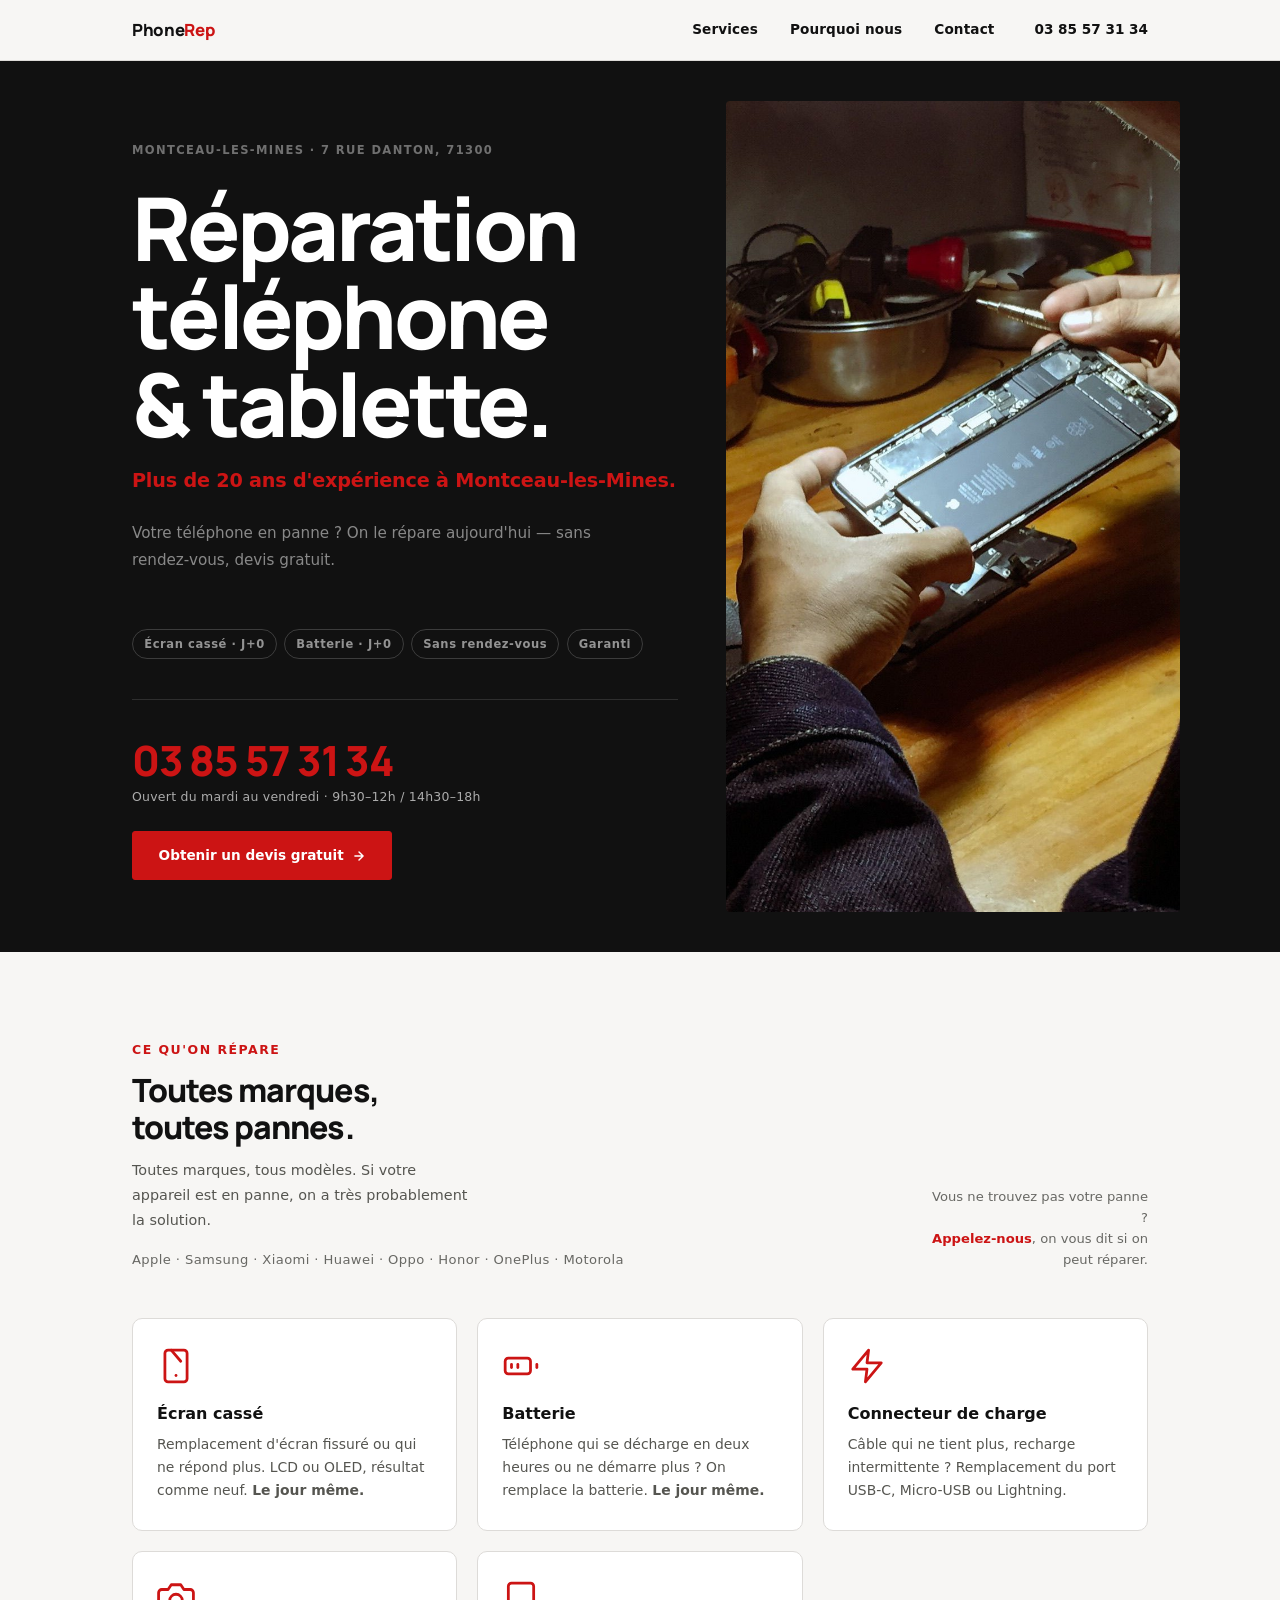
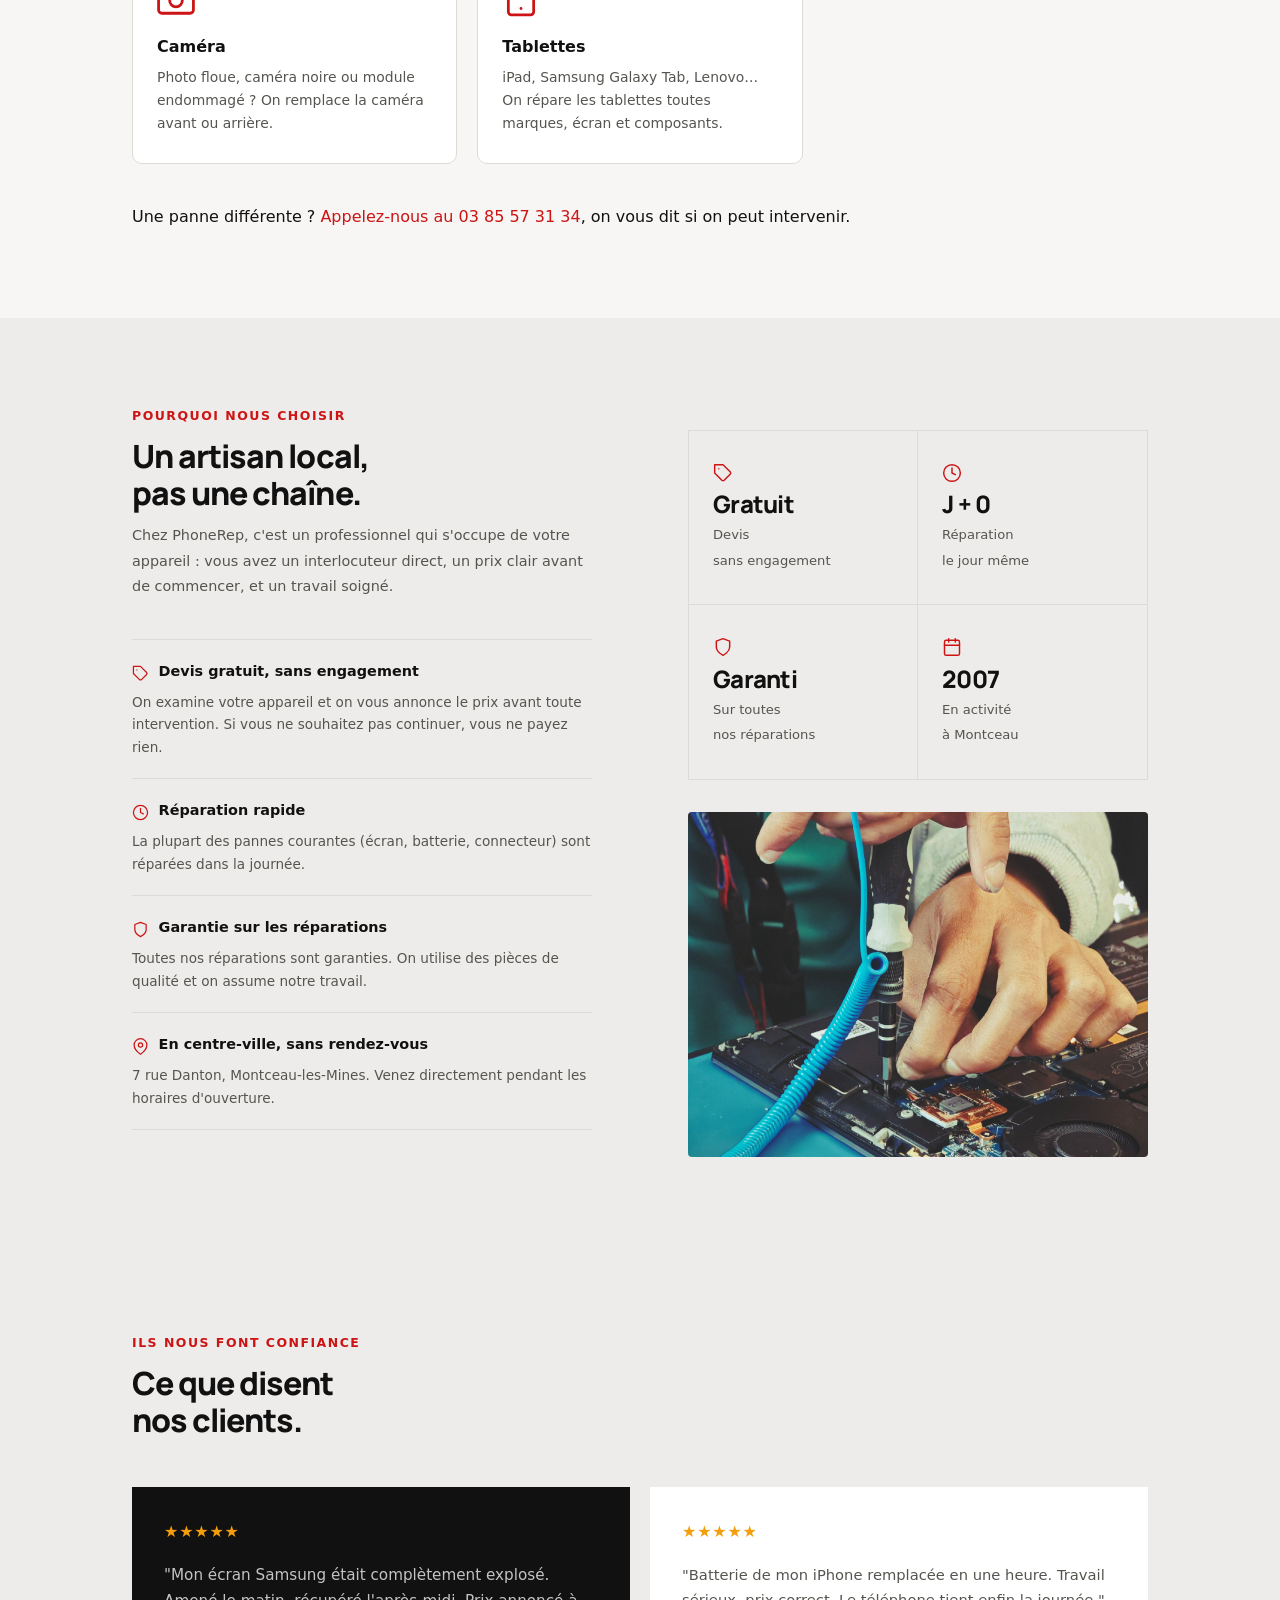
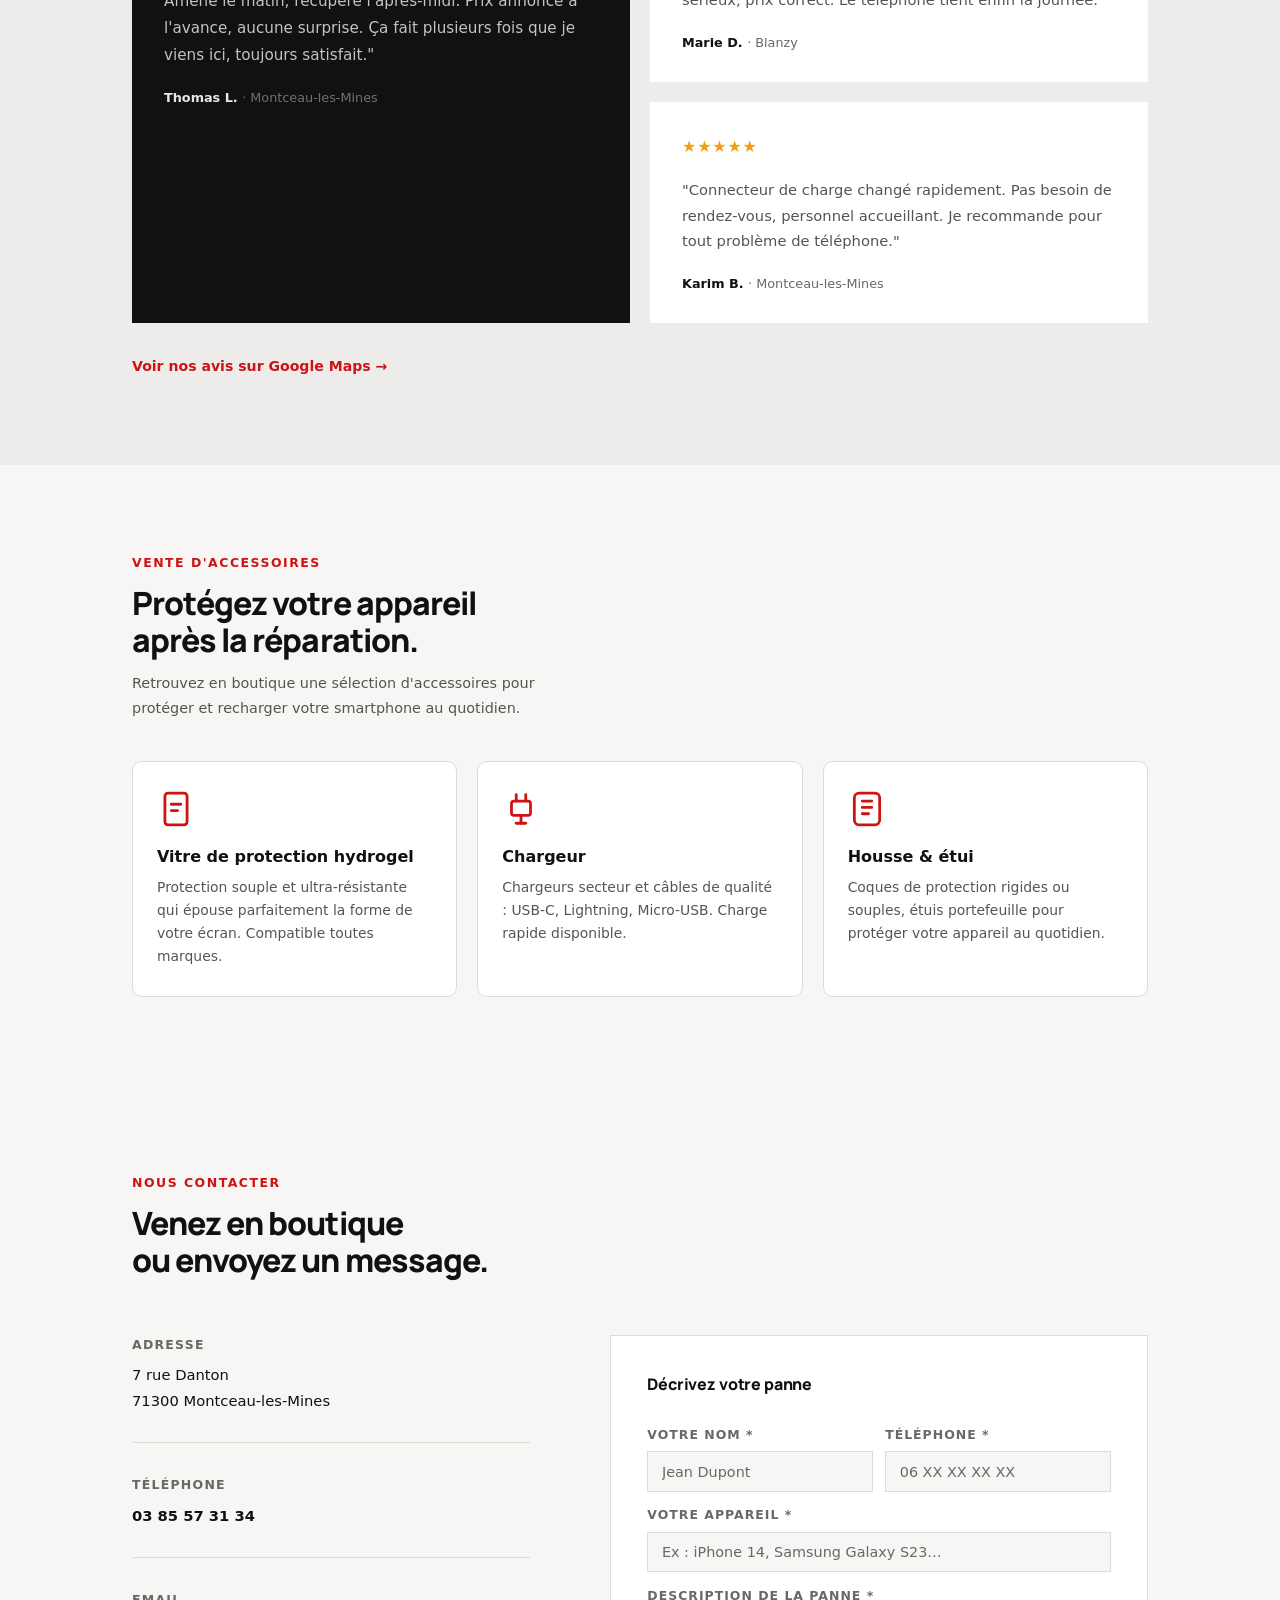
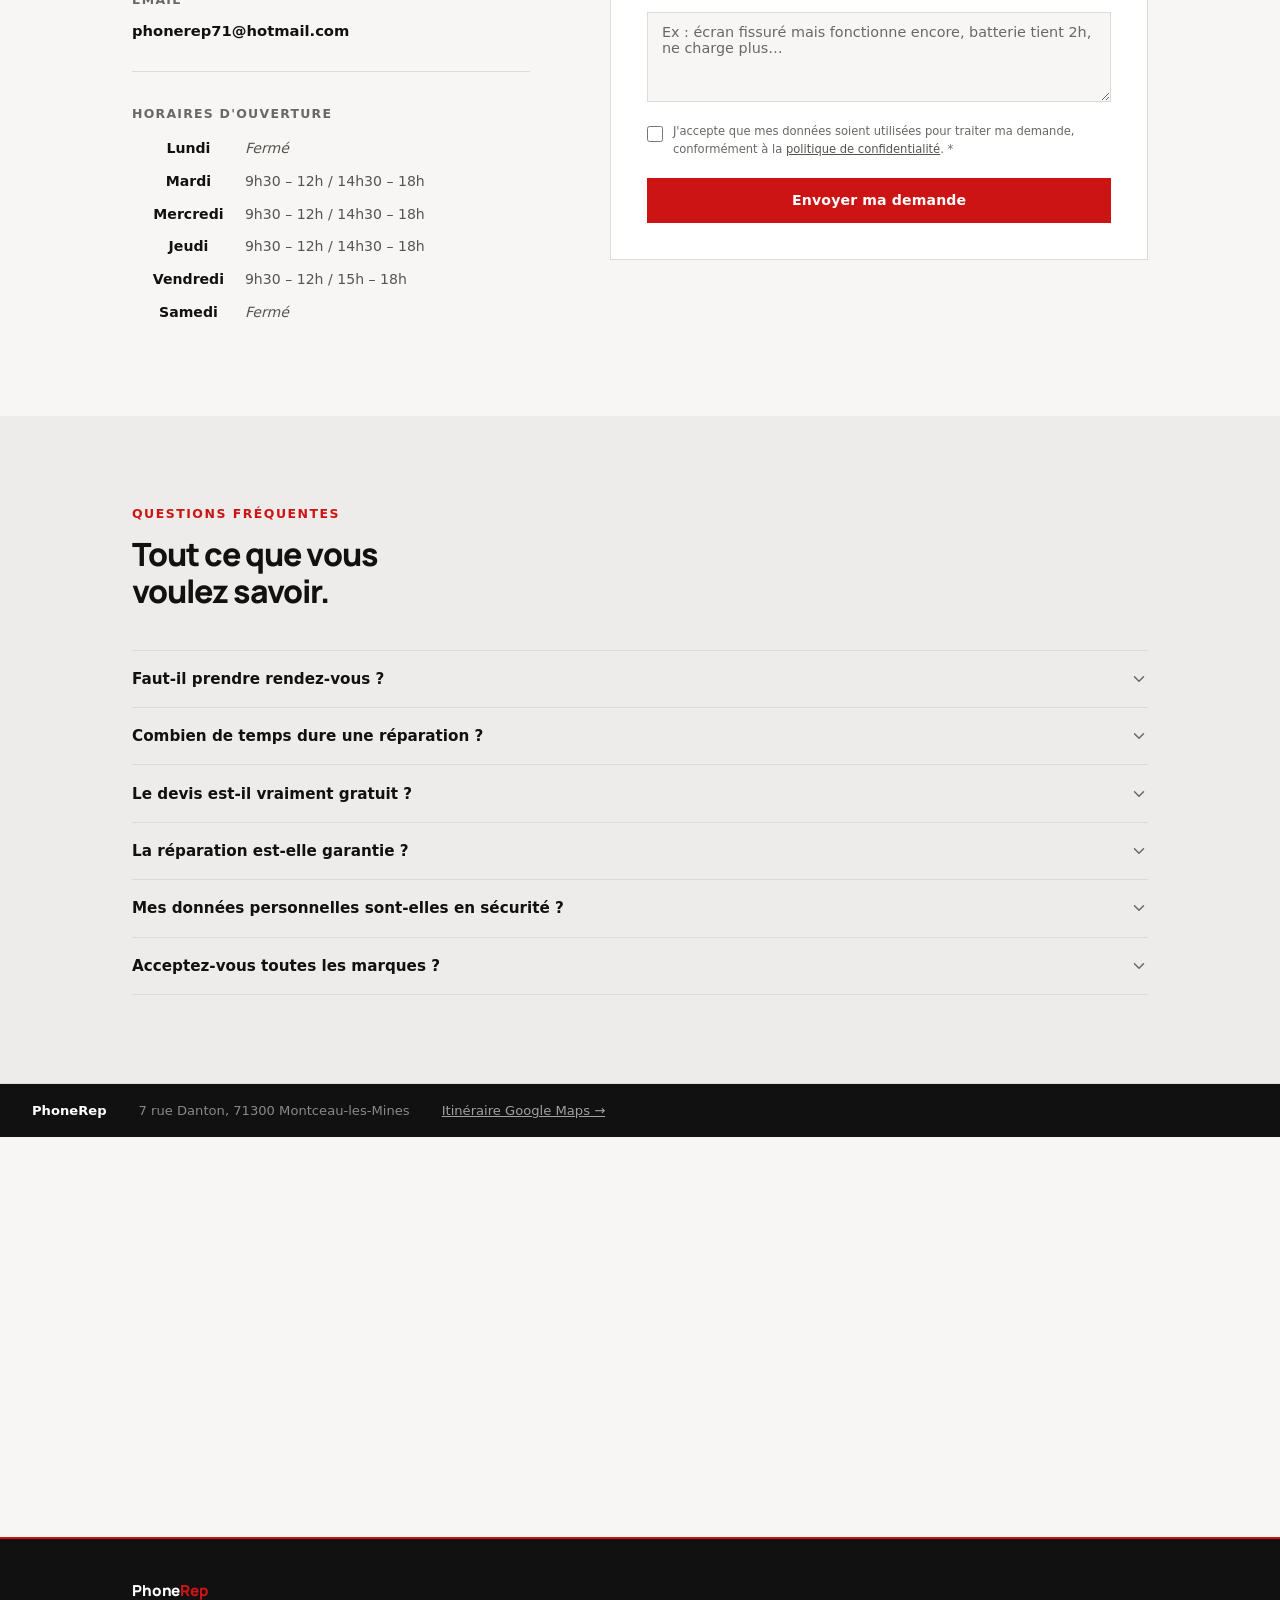
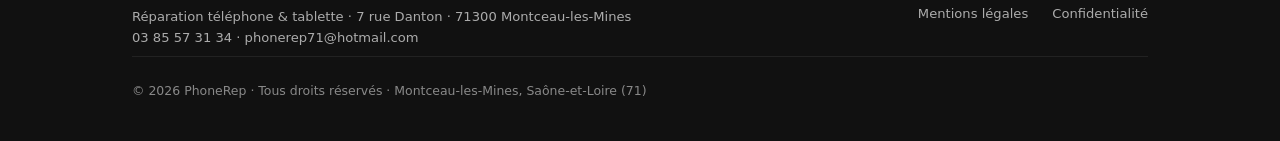
==== commit 1363d900: "Ajout images, favicons et améliorations UX conversion - Commit initial des photos (reparateur.jpg, a" ====
--- a/index.html
+++ b/index.html
@@ -1,233 +1,468 @@
 ﻿<!DOCTYPE html>
-<html lang="fr">
+<html lang="fr" prefix="og: https://ogp.me/ns#">
 <head>
   <meta charset="UTF-8">
   <meta name="viewport" content="width=device-width, initial-scale=1.0">
-  <title>PhoneRep - Reparation telephone et tablette Montceau-les-Mines</title>
-  <meta name="description" content="PhoneRep repare vos smartphones et tablettes toutes marques a Montceau-les-Mines depuis 2007. Diagnostic gratuit, intervention rapide, garantie. 03 85 57 31 34.">
+  <title>PhoneRep – Réparation téléphone et tablette à Montceau-les-Mines (71)</title>
+  <meta name="description" content="PhoneRep répare vos smartphones et tablettes toutes marques à Montceau-les-Mines. Écran cassé, batterie, connecteur, caméra. Devis gratuit, réparation rapide. 03 85 57 31 34.">
+  <meta name="keywords" content="réparation téléphone Montceau-les-Mines, réparation smartphone 71300, écran cassé iPhone Samsung, réparation tablette, PhoneRep, réparateur mobile Saône-et-Loire">
   <meta name="robots" content="index, follow">
+  <meta name="author" content="PhoneRep">
+  <link rel="icon" type="image/x-icon" href="favicon.ico">
+  <link rel="icon" type="image/png" sizes="32x32" href="favicon-32.png">
+  <link rel="icon" type="image/svg+xml" href="images/favicon.svg">
   <link rel="canonical" href="https://phonerep.fr/">
+
   <meta property="og:type" content="website">
-  <meta property="og:title" content="PhoneRep - Reparation telephone et tablette - Montceau-les-Mines">
+  <meta property="og:locale" content="fr_FR">
+  <meta property="og:title" content="PhoneRep – Réparation téléphone & tablette | Montceau-les-Mines">
+  <meta property="og:description" content="Réparation rapide de smartphones et tablettes toutes marques à Montceau-les-Mines. Devis gratuit. 03 85 57 31 34.">
   <meta property="og:url" content="https://phonerep.fr/">
-  <script type="application/ld+json">{"@context":"https://schema.org","@type":"LocalBusiness","name":"PhoneRep","description":"Reparation de smartphones et tablettes toutes marques a Montceau-les-Mines depuis 2007.","url":"https://phonerep.fr/","telephone":"+33385573134","email":"phonerep71@hotmail.com","foundingDate":"2007","address":{"@type":"PostalAddress","streetAddress":"7 rue Danton","addressLocality":"Montceau-les-Mines","postalCode":"71300","addressCountry":"FR"},"geo":{"@type":"GeoCoordinates","latitude":46.6667,"longitude":4.3667},"priceRange":"Euro"}</script>
+  <meta property="og:site_name" content="PhoneRep">
+
+  <script type="application/ld+json">
+  {
+    "@context": "https://schema.org",
+    "@type": "LocalBusiness",
+    "name": "PhoneRep",
+    "description": "Réparation de smartphones et tablettes toutes marques à Montceau-les-Mines.",
+    "url": "https://phonerep.fr/",
+    "telephone": "+33385573134",
+    "email": "phonerep71@hotmail.com",
+    "address": {
+      "@type": "PostalAddress",
+      "streetAddress": "7 rue Danton",
+      "addressLocality": "Montceau-les-Mines",
+      "postalCode": "71300",
+      "addressCountry": "FR"
+    },
+    "geo": { "@type": "GeoCoordinates", "latitude": 46.6667, "longitude": 4.3667 },
+    "openingHoursSpecification": [
+      { "@type": "OpeningHoursSpecification", "dayOfWeek": ["Tuesday","Wednesday","Thursday","Friday"], "opens": "09:30", "closes": "12:00" },
+      { "@type": "OpeningHoursSpecification", "dayOfWeek": ["Tuesday","Wednesday","Thursday","Friday"], "opens": "14:30", "closes": "18:00" }
+    ],
+    "priceRange": "€"
+  }
+  </script>
+
   <link rel="preconnect" href="https://fonts.bunny.net">
-  <link href="https://fonts.bunny.net/css?family=manrope:400,600,700,800,900&display=swap" rel="stylesheet">
+  <link href="https://fonts.bunny.net/css?family=manrope:400,600,700,800&display=swap" rel="stylesheet">
   <link rel="stylesheet" href="css/style.css">
 </head>
 <body>
+
 <!-- NAV -->
 <header class="nav" id="top">
   <div class="container nav__inner">
-    <a href="#top" class="nav__logo" aria-label="PhoneRep accueil">Phone<span class="r">Rep</span></a>
+    <a href="#top" class="nav__logo" aria-label="PhoneRep">
+      Phone<span class="dot">Rep</span>
+    </a>
     <nav class="nav__links" aria-label="Navigation principale">
       <a href="#services">Services</a>
-      <a href="#processus">Comment ca marche</a>
+      <a href="#pourquoi">Pourquoi nous</a>
       <a href="#contact">Contact</a>
     </nav>
-    <a href="tel:+33385573134" class="nav__phone" aria-label="Appeler PhoneRep au 03 85 57 31 34">03 85 57 31 34</a>
-    <button class="nav__burger" id="burger" aria-label="Menu" aria-expanded="false"><span></span><span></span><span></span></button>
+    <a href="tel:+33385573134" class="nav__tel" aria-label="Appeler PhoneRep au 03 85 57 31 34">03 85 57 31 34</a>
+    <button class="nav__burger" id="burger" aria-label="Menu" aria-expanded="false">
+      <span></span><span></span><span></span>
+    </button>
   </div>
   <nav class="nav__drawer" aria-label="Menu mobile">
     <a href="#services">Services</a>
-    <a href="#processus">Comment ca marche</a>
-    <a href="#contact">Contact et horaires</a>
-    <a href="tel:+33385573134" class="nav__phone" style="margin-top:.5rem; justify-content:center;" aria-label="Appeler depuis le menu mobile">03 85 57 31 34</a>
+    <a href="#pourquoi">Pourquoi nous</a>
+    <a href="#contact">Contact & horaires</a>
+    <a href="tel:+33385573134" style="color: var(--accent); font-weight:800;" aria-label="Appeler PhoneRep depuis le menu mobile">03 85 57 31 34</a>
   </nav>
 </header>
+
 <main id="main-content">
-<!-- HERO split -->
+
+<!-- HERO -->
 <section class="hero" id="accueil" aria-labelledby="hero-title">
-  <div class="hero__left">
-    <span class="hero__tag">Reparateur independant depuis 2007</span>
-    <h1 class="hero__title" id="hero-title">Reparation<br>telephone<br>&amp; tablette.</h1>
-    <p class="hero__sub">Votre smartphone ou tablette est en panne ? Diagnostic gratuit, intervention rapide, toutes marques.</p>
-    <div class="hero__actions">
-      <a href="tel:+33385573134" class="btn btn--red" aria-label="Appeler PhoneRep">Appeler maintenant</a>
-      <a href="#contact" class="btn btn--white-outline">Devis gratuit</a>
-    </div>
-  </div>
-  <div class="hero__right" aria-hidden="true">
-    <span class="hero__big-num">20</span>
-    <div class="hero__right-content">
-      <span class="hero__year-label">Depuis 2007</span>
-      <p class="hero__years">Plus de 20 ans<br>d'experience</p>
-      <p class="hero__years-sub">a Montceau-les-Mines</p>
-      <div class="hero__address">
-        <strong>PhoneRep</strong>
-        <span>7 rue Danton, 71300 Montceau-les-Mines</span>
-        <span>Mardi au Vendredi 9h30-12h / 14h30-18h</span>
-        <a href="tel:+33385573134" class="hero__tel-link" aria-label="Appeler PhoneRep">03 85 57 31 34</a>
-      </div>
-    </div>
-  </div>
-</section>
-<!-- STATS -->
-<div class="stats-band" aria-label="Chiffres cles">
-  <div class="container">
-    <div class="stats-row">
-      <div class="stat-h"><span class="stat-h__val"><span class="accent">2007</span></span><span class="stat-h__lbl">En activite a Montceau</span></div>
-      <div class="stat-h"><span class="stat-h__val">Gratuit</span><span class="stat-h__lbl">Diagnostic sans engagement</span></div>
-      <div class="stat-h"><span class="stat-h__val">J + 0</span><span class="stat-h__lbl">Ecran et batterie le jour meme</span></div>
-      <div class="stat-h"><span class="stat-h__val">Garanti</span><span class="stat-h__lbl">Sur toutes nos reparations</span></div>
-    </div>
-  </div>
-</div>
+  <div class="hero__split">
+    <div class="hero__content">
+      <span class="hero__eyebrow">Montceau-les-Mines · 7 rue Danton, 71300</span>
+      <h1 class="hero__title" id="hero-title">
+        Réparation<br>
+        téléphone<br>
+        &amp; tablette.
+      </h1>
+      <p class="hero__since"><strong>Plus de 20 ans d'expérience à Montceau-les-Mines.</strong></p>
+      <p class="hero__sub">
+        Votre téléphone en panne ? On le répare aujourd'hui — sans rendez-vous, devis gratuit.
+      </p>
+      <div class="hero__chips">
+        <span class="hero__chip">Écran cassé · J+0</span>
+        <span class="hero__chip">Batterie · J+0</span>
+        <span class="hero__chip">Sans rendez-vous</span>
+        <span class="hero__chip">Garanti</span>
+      </div>
+      <div class="hero__divider" role="separator"></div>
+      <div class="hero__bottom">
+        <div class="hero__phone-block">
+          <a href="tel:+33385573134" class="hero__phone-num" aria-label="Appeler PhoneRep au 03 85 57 31 34">
+            03 85 57 31 34
+          </a>
+          <span class="hero__phone-meta">Ouvert du mardi au vendredi · 9h30–12h / 14h30–18h</span>
+        </div>
+        <a href="#contact" class="hero__cta hero__cta--red">
+          Obtenir un devis gratuit
+          <svg width="14" height="14" viewBox="0 0 24 24" fill="none" stroke="currentColor" stroke-width="2.5" stroke-linecap="round" stroke-linejoin="round" aria-hidden="true"><path d="M5 12h14M12 5l7 7-7 7"/></svg>
+        </a>
+      </div>
+    </div>
+    <div class="hero__image-wrap" aria-hidden="true">
+      <img src="images/reparateur.jpg" alt="Réparateur travaillant sur un téléphone ouvert dans l'atelier PhoneRep" class="hero__image" loading="eager">
+    </div>
+  </div>
+</section>
+
 <!-- SERVICES -->
 <section class="section" id="services" aria-labelledby="services-title">
   <div class="container">
-    <div class="services-intro">
+    <div class="services-header">
       <div>
-        <span class="eyebrow">Ce qu'on repare</span>
+        <span class="eyebrow">Ce qu'on répare</span>
         <h2 class="s-title" id="services-title">Toutes marques,<br>toutes pannes.</h2>
-        <p class="s-desc">Apple, Samsung, Xiaomi, Huawei, Oppo, Honor, OnePlus et bien d'autres.</p>
+        <p class="s-desc">Toutes marques, tous modèles. Si votre appareil est en panne, on a très probablement la solution.</p>
         <p class="brands-line">Apple · Samsung · Xiaomi · Huawei · Oppo · Honor · OnePlus · Motorola</p>
       </div>
-      <p class="service-cta-note">Votre panne n'est pas listee ? <a href="tel:+33385573134" aria-label="Appeler PhoneRep">Appelez-nous</a>.</p>
-    </div>
-    <div class="svc-grid">
-      <div class="svc-card"><span class="svc-num" aria-hidden="true">01</span><svg class="svc-icon" viewBox="0 0 24 24" fill="none" stroke="currentColor" stroke-width="1.75" stroke-linecap="round" stroke-linejoin="round" aria-hidden="true"><rect x="5" y="2" width="14" height="20" rx="2"/><line x1="12" y1="18" x2="12.01" y2="18"/><path d="M9 2l6 7"/></svg><h3>Ecran casse</h3><p>Remplacement d'ecran fissure ou qui ne repond plus. LCD ou OLED. <strong>Le jour meme.</strong></p></div>
-      <div class="svc-card"><span class="svc-num" aria-hidden="true">02</span><svg class="svc-icon" viewBox="0 0 24 24" fill="none" stroke="currentColor" stroke-width="1.75" stroke-linecap="round" stroke-linejoin="round" aria-hidden="true"><rect x="2" y="7" width="16" height="10" rx="2"/><path d="M22 11v2"/><path d="M6 11v2"/><path d="M10 11v2"/></svg><h3>Batterie</h3><p>Telephone qui se decharge en deux heures ? On remplace la batterie. <strong>Le jour meme.</strong></p></div>
-      <div class="svc-card"><span class="svc-num" aria-hidden="true">03</span><svg class="svc-icon" viewBox="0 0 24 24" fill="none" stroke="currentColor" stroke-width="1.75" stroke-linecap="round" stroke-linejoin="round" aria-hidden="true"><polygon points="13 2 3 14 12 14 11 22 21 10 12 10 13 2"/></svg><h3>Connecteur de charge</h3><p>Cable qui ne tient plus ? Remplacement du port USB-C, Micro-USB ou Lightning.</p></div>
-      <div class="svc-card"><span class="svc-num" aria-hidden="true">04</span><svg class="svc-icon" viewBox="0 0 24 24" fill="none" stroke="currentColor" stroke-width="1.75" stroke-linecap="round" stroke-linejoin="round" aria-hidden="true"><path d="M23 19a2 2 0 0 1-2 2H3a2 2 0 0 1-2-2V8a2 2 0 0 1 2-2h4l2-3h6l2 3h4a2 2 0 0 1 2 2z"/><circle cx="12" cy="13" r="4"/></svg><h3>Camera</h3><p>Photo floue, camera noire ? On remplace le module photo avant ou arriere.</p></div>
-      <div class="svc-card"><span class="svc-num" aria-hidden="true">05</span><svg class="svc-icon" viewBox="0 0 24 24" fill="none" stroke="currentColor" stroke-width="1.75" stroke-linecap="round" stroke-linejoin="round" aria-hidden="true"><rect x="4" y="2" width="16" height="20" rx="2"/><line x1="12" y1="18" x2="12.01" y2="18"/></svg><h3>Tablettes</h3><p>iPad, Samsung Galaxy Tab, Lenovo... On repare les tablettes toutes marques.</p></div>
-      <div class="svc-card" style="background: var(--paper-2);"><span class="svc-num" aria-hidden="true" style="color: var(--border);">?</span><svg class="svc-icon" viewBox="0 0 24 24" fill="none" stroke="currentColor" stroke-width="1.75" stroke-linecap="round" stroke-linejoin="round" aria-hidden="true"><circle cx="12" cy="12" r="10"/><path d="M9.09 9a3 3 0 0 1 5.83 1c0 2-3 3-3 3"/><line x1="12" y1="17" x2="12.01" y2="17"/></svg><h3>Autre panne ?</h3><p>Venez directement ou appelez-nous. Le diagnostic est gratuit.</p></div>
-    </div>
-    <div class="svc-note"><strong>Devis gratuit et sans engagement.</strong> On examine votre appareil et on vous annonce le prix avant toute intervention.</div>
-  </div>
-</section>
-<!-- BANDE CTA -->
-<div class="cta-band">
-  <div class="container">
-    <div class="cta-band__inner">
-      <p class="cta-band__text">Plus de 20 ans que PhoneRep repare vos appareils a Montceau-les-Mines.<span>Artisan independant depuis 2007 - un interlocuteur direct, un prix clair.</span></p>
-      <a href="#contact" class="btn btn--white">Obtenir un devis gratuit</a>
-    </div>
-  </div>
-</div>
-<!-- PROCESSUS -->
-<section class="section process" id="processus" aria-labelledby="process-title">
-  <div class="container">
-    <span class="eyebrow">Comment ca marche</span>
-    <h2 class="s-title" id="process-title">Simple, rapide,<br>sans surprise.</h2>
-    <div class="process-steps">
-      <div class="process-step"><div class="step-num" aria-hidden="true">1</div><h3>Deposez votre appareil</h3><p>Venez directement en boutique, sans rendez-vous, du mardi au vendredi.</p></div>
-      <div class="process-step"><div class="step-num" aria-hidden="true">2</div><h3>Diagnostic gratuit</h3><p>On examine l'appareil et on vous donne un devis clair. Aucun frais si vous refusez.</p></div>
-      <div class="process-step"><div class="step-num" aria-hidden="true">3</div><h3>Reparation rapide</h3><p>Ecran et batterie repares le jour meme en 30 a 60 min. Pieces de qualite garanties.</p></div>
-      <div class="process-step"><div class="step-num" aria-hidden="true">4</div><h3>Recuperez votre telephone</h3><p>Votre appareil est repare et teste. Vous repartez le meme jour.</p></div>
-    </div>
-  </div>
-</section>
-<!-- POURQUOI dark -->
-<section class="section pourquoi" id="pourquoi" aria-labelledby="pourquoi-title">
-  <div class="container">
-    <div class="pourquoi-layout">
+      <p class="service-note">
+        Vous ne trouvez pas votre panne ?<br>
+        <a href="tel:+33385573134" aria-label="Appeler PhoneRep pour toute question">Appelez-nous</a>, on vous dit si on peut réparer.
+      </p>
+    </div>
+
+    <div class="services-cards">
+
+      <div class="service-card">
+        <svg class="service-card__icon" viewBox="0 0 24 24" fill="none" stroke="currentColor" stroke-width="1.75" stroke-linecap="round" stroke-linejoin="round" aria-hidden="true"><rect x="5" y="2" width="14" height="20" rx="2"/><line x1="12" y1="18" x2="12.01" y2="18"/><path d="M9 2l6 7"/></svg>
+        <h3>Écran cassé</h3>
+        <p>Remplacement d'écran fissuré ou qui ne répond plus. LCD ou OLED, résultat comme neuf. <strong>Le jour même.</strong></p>
+      </div>
+
+      <div class="service-card">
+        <svg class="service-card__icon" viewBox="0 0 24 24" fill="none" stroke="currentColor" stroke-width="1.75" stroke-linecap="round" stroke-linejoin="round" aria-hidden="true"><rect x="2" y="7" width="16" height="10" rx="2"/><path d="M22 11v2"/><path d="M6 11v2"/><path d="M10 11v2"/></svg>
+        <h3>Batterie</h3>
+        <p>Téléphone qui se décharge en deux heures ou ne démarre plus ? On remplace la batterie. <strong>Le jour même.</strong></p>
+      </div>
+
+      <div class="service-card">
+        <svg class="service-card__icon" viewBox="0 0 24 24" fill="none" stroke="currentColor" stroke-width="1.75" stroke-linecap="round" stroke-linejoin="round" aria-hidden="true"><polygon points="13 2 3 14 12 14 11 22 21 10 12 10 13 2"/></svg>
+        <h3>Connecteur de charge</h3>
+        <p>Câble qui ne tient plus, recharge intermittente ? Remplacement du port USB-C, Micro-USB ou Lightning.</p>
+      </div>
+
+      <div class="service-card">
+        <svg class="service-card__icon" viewBox="0 0 24 24" fill="none" stroke="currentColor" stroke-width="1.75" stroke-linecap="round" stroke-linejoin="round" aria-hidden="true"><path d="M23 19a2 2 0 0 1-2 2H3a2 2 0 0 1-2-2V8a2 2 0 0 1 2-2h4l2-3h6l2 3h4a2 2 0 0 1 2 2z"/><circle cx="12" cy="13" r="4"/></svg>
+        <h3>Caméra</h3>
+        <p>Photo floue, caméra noire ou module endommagé ? On remplace la caméra avant ou arrière.</p>
+      </div>
+
+      <div class="service-card">
+        <svg class="service-card__icon" viewBox="0 0 24 24" fill="none" stroke="currentColor" stroke-width="1.75" stroke-linecap="round" stroke-linejoin="round" aria-hidden="true"><rect x="4" y="2" width="16" height="20" rx="2"/><line x1="12" y1="18" x2="12.01" y2="18"/></svg>
+        <h3>Tablettes</h3>
+        <p>iPad, Samsung Galaxy Tab, Lenovo… On répare les tablettes toutes marques, écran et composants.</p>
+      </div>
+
+    </div>
+
+    <p class="services__cta">
+      Une panne différente ? <a href="tel:+33385573134" aria-label="Appeler PhoneRep pour toute panne">Appelez-nous au 03 85 57 31 34</a>, on vous dit si on peut intervenir.
+    </p>
+  </div>
+</section>
+
+<!-- POURQUOI -->
+<section class="section section--alt" id="pourquoi" aria-labelledby="pourquoi-title">
+  <div class="container">
+    <div class="why__layout">
       <div>
-        <span class="eyebrow">Pourquoi PhoneRep</span>
-        <h2 class="s-title" id="pourquoi-title">Un artisan local,<br>pas une chaine.</h2>
-        <p class="s-desc">Depuis 2007 a Montceau-les-Mines, PhoneRep accompagne particuliers et professionnels avec un service direct et de qualite.</p>
-        <div class="pourquoi-points">
-          <div class="pourquoi-point"><h3>Devis gratuit, sans engagement</h3><p>On examine votre appareil et on annonce le prix avant de commencer. Vous ne payez rien si vous ne continuez pas.</p></div>
-          <div class="pourquoi-point"><h3>Reparation rapide</h3><p>Ecran et batterie le jour meme. La plupart des reparations courantes sont terminees en moins d'une heure.</p></div>
-          <div class="pourquoi-point"><h3>Toutes marques acceptees</h3><p>Apple, Samsung, Xiaomi, Huawei, Oppo, Honor, OnePlus, Motorola et bien d'autres.</p></div>
-          <div class="pourquoi-point"><h3>Sans rendez-vous</h3><p>Venez directement au 7 rue Danton, Montceau-les-Mines. Du mardi au vendredi.</p></div>
-        </div>
-      </div>
-      <div>
-        <div class="pourquoi-side">
-          <div class="p-stat"><span class="p-stat__val">20 ans</span><span class="p-stat__lbl">d'experience a Montceau</span></div>
-          <div class="p-stat"><span class="p-stat__val">Gratuit</span><span class="p-stat__lbl">Diagnostic et devis</span></div>
-          <div class="p-stat"><span class="p-stat__val">J + 0</span><span class="p-stat__lbl">Reparation le jour meme</span></div>
-          <div class="p-stat"><span class="p-stat__val">Garanti</span><span class="p-stat__lbl">Sur toutes les reparations</span></div>
-        </div>
-      </div>
-    </div>
-  </div>
-</section>
+        <span class="eyebrow">Pourquoi nous choisir</span>
+        <h2 class="s-title" id="pourquoi-title">Un artisan local,<br>pas une chaîne.</h2>
+        <p class="s-desc">Chez PhoneRep, c'est un professionnel qui s'occupe de votre appareil : vous avez un interlocuteur direct, un prix clair avant de commencer, et un travail soigné.</p>
+
+        <div class="why__points">
+          <div class="why__point">
+            <div class="why-point__head">
+              <svg class="why-icon" viewBox="0 0 24 24" fill="none" stroke="currentColor" stroke-width="1.75" stroke-linecap="round" stroke-linejoin="round" aria-hidden="true"><path d="M20.59 13.41l-7.17 7.17a2 2 0 0 1-2.83 0L2 12V2h10l8.59 8.59a2 2 0 0 1 0 2.82z"/><line x1="7" y1="7" x2="7.01" y2="7"/></svg>
+              <h3>Devis gratuit, sans engagement</h3>
+            </div>
+            <p>On examine votre appareil et on vous annonce le prix avant toute intervention. Si vous ne souhaitez pas continuer, vous ne payez rien.</p>
+          </div>
+          <div class="why__point">
+            <div class="why-point__head">
+              <svg class="why-icon" viewBox="0 0 24 24" fill="none" stroke="currentColor" stroke-width="1.75" stroke-linecap="round" stroke-linejoin="round" aria-hidden="true"><circle cx="12" cy="12" r="10"/><polyline points="12 6 12 12 16 14"/></svg>
+              <h3>Réparation rapide</h3>
+            </div>
+            <p>La plupart des pannes courantes (écran, batterie, connecteur) sont réparées dans la journée.</p>
+          </div>
+          <div class="why__point">
+            <div class="why-point__head">
+              <svg class="why-icon" viewBox="0 0 24 24" fill="none" stroke="currentColor" stroke-width="1.75" stroke-linecap="round" stroke-linejoin="round" aria-hidden="true"><path d="M12 22s8-4 8-10V5l-8-3-8 3v7c0 6 8 10 8 10z"/></svg>
+              <h3>Garantie sur les réparations</h3>
+            </div>
+            <p>Toutes nos réparations sont garanties. On utilise des pièces de qualité et on assume notre travail.</p>
+          </div>
+          <div class="why__point">
+            <div class="why-point__head">
+              <svg class="why-icon" viewBox="0 0 24 24" fill="none" stroke="currentColor" stroke-width="1.75" stroke-linecap="round" stroke-linejoin="round" aria-hidden="true"><path d="M21 10c0 7-9 13-9 13s-9-6-9-13a9 9 0 0 1 18 0z"/><circle cx="12" cy="10" r="3"/></svg>
+              <h3>En centre-ville, sans rendez-vous</h3>
+            </div>
+            <p>7 rue Danton, Montceau-les-Mines. Venez directement pendant les horaires d'ouverture.</p>
+          </div>
+        </div>
+      </div>
+
+      <div class="why__right">
+        <div class="stats" aria-label="Chiffres clés">
+          <div class="stat">
+            <svg class="stat-icon" viewBox="0 0 24 24" fill="none" stroke="currentColor" stroke-width="1.75" stroke-linecap="round" stroke-linejoin="round" aria-hidden="true"><path d="M20.59 13.41l-7.17 7.17a2 2 0 0 1-2.83 0L2 12V2h10l8.59 8.59a2 2 0 0 1 0 2.82z"/><line x1="7" y1="7" x2="7.01" y2="7"/></svg>
+            <span class="stat__val">Gratuit</span>
+            <span class="stat__lbl">Devis<br>sans engagement</span>
+          </div>
+          <div class="stat">
+            <svg class="stat-icon" viewBox="0 0 24 24" fill="none" stroke="currentColor" stroke-width="1.75" stroke-linecap="round" stroke-linejoin="round" aria-hidden="true"><circle cx="12" cy="12" r="10"/><polyline points="12 6 12 12 16 14"/></svg>
+            <span class="stat__val">J + 0</span>
+            <span class="stat__lbl">Réparation<br>le jour même</span>
+          </div>
+          <div class="stat">
+            <svg class="stat-icon" viewBox="0 0 24 24" fill="none" stroke="currentColor" stroke-width="1.75" stroke-linecap="round" stroke-linejoin="round" aria-hidden="true"><path d="M12 22s8-4 8-10V5l-8-3-8 3v7c0 6 8 10 8 10z"/></svg>
+            <span class="stat__val">Garanti</span>
+            <span class="stat__lbl">Sur toutes<br>nos réparations</span>
+          </div>
+          <div class="stat">
+            <svg class="stat-icon" viewBox="0 0 24 24" fill="none" stroke="currentColor" stroke-width="1.75" stroke-linecap="round" stroke-linejoin="round" aria-hidden="true"><rect x="3" y="4" width="18" height="18" rx="2"/><line x1="16" y1="2" x2="16" y2="6"/><line x1="8" y1="2" x2="8" y2="6"/><line x1="3" y1="10" x2="21" y2="10"/></svg>
+            <span class="stat__val">2007</span>
+            <span class="stat__lbl">En activité<br>à Montceau</span>
+          </div>
+        </div>
+        <img src="images/atelier.jpg" alt="Technicien en train de réparer un appareil électronique à l'atelier PhoneRep" class="why__photo" loading="lazy">
+      </div>
+    </div>
+  </div>
+</section>
+
+<!-- AVIS -->
+<section class="section section--alt" id="avis" aria-labelledby="avis-title">
+  <div class="container">
+    <span class="eyebrow">Ils nous font confiance</span>
+    <h2 class="s-title" id="avis-title">Ce que disent<br>nos clients.</h2>
+    <div class="avis-grid">
+      <div class="avis-card avis-card--featured">
+        <div class="avis-stars" aria-label="5 étoiles sur 5">★★★★★</div>
+        <blockquote class="avis-text">"Mon écran Samsung était complètement explosé. Amené le matin, récupéré l'après-midi. Prix annoncé à l'avance, aucune surprise. Ça fait plusieurs fois que je viens ici, toujours satisfait."</blockquote>
+        <cite class="avis-name">Thomas L. <span>· Montceau-les-Mines</span></cite>
+      </div>
+      <div class="avis-card">
+        <div class="avis-stars" aria-label="5 étoiles sur 5">★★★★★</div>
+        <blockquote class="avis-text">"Batterie de mon iPhone remplacée en une heure. Travail sérieux, prix correct. Le téléphone tient enfin la journée."</blockquote>
+        <cite class="avis-name">Marie D. <span>· Blanzy</span></cite>
+      </div>
+      <div class="avis-card">
+        <div class="avis-stars" aria-label="5 étoiles sur 5">★★★★★</div>
+        <blockquote class="avis-text">"Connecteur de charge changé rapidement. Pas besoin de rendez-vous, personnel accueillant. Je recommande pour tout problème de téléphone."</blockquote>
+        <cite class="avis-name">Karim B. <span>· Montceau-les-Mines</span></cite>
+      </div>
+    </div>
+    <p class="avis-cta-google">
+      <a href="https://www.google.com/maps/search/PhoneRep+Montceau-les-Mines" target="_blank" rel="noopener noreferrer">Voir nos avis sur Google Maps →</a>
+    </p>
+  </div>
+</section>
+
 <!-- ACCESSOIRES -->
 <section class="section" id="accessoires" aria-labelledby="access-title">
   <div class="container">
     <span class="eyebrow">Vente d'accessoires</span>
-    <h2 class="s-title" id="access-title">Protegez votre appareil<br>apres la reparation.</h2>
-    <p class="s-desc">Retrouvez en boutique une selection d'accessoires pour proteger et recharger votre smartphone.</p>
-    <div class="access-grid">
-      <div class="access-card"><svg class="access-icon" viewBox="0 0 24 24" fill="none" stroke="currentColor" stroke-width="1.75" stroke-linecap="round" stroke-linejoin="round" aria-hidden="true"><rect x="5" y="2" width="14" height="20" rx="2"/><path d="M9 9h6M9 13h4"/></svg><h3>Vitre de protection hydrogel</h3><p>Protection souple et ultra-resistante, compatible toutes marques.</p></div>
-      <div class="access-card"><svg class="access-icon" viewBox="0 0 24 24" fill="none" stroke="currentColor" stroke-width="1.75" stroke-linecap="round" stroke-linejoin="round" aria-hidden="true"><polygon points="13 2 3 14 12 14 11 22 21 10 12 10 13 2"/></svg><h3>Chargeur</h3><p>Chargeurs secteur et cables USB-C, Lightning, Micro-USB. Charge rapide disponible.</p></div>
-      <div class="access-card"><svg class="access-icon" viewBox="0 0 24 24" fill="none" stroke="currentColor" stroke-width="1.75" stroke-linecap="round" stroke-linejoin="round" aria-hidden="true"><rect x="4" y="2" width="16" height="20" rx="3"/><path d="M9 7h6M9 11h6M9 15h4"/></svg><h3>Housse et etui</h3><p>Coques rigides ou souples, etuis portefeuille pour proteger votre appareil.</p></div>
-    </div>
-  </div>
-</section>
+    <h2 class="s-title" id="access-title">Protégez votre appareil<br>après la réparation.</h2>
+    <p class="s-desc">Retrouvez en boutique une sélection d'accessoires pour protéger et recharger votre smartphone au quotidien.</p>
+
+    <div class="services-cards" style="margin-top: 2.5rem;">
+
+      <div class="service-card">
+        <svg class="service-card__icon" viewBox="0 0 24 24" fill="none" stroke="currentColor" stroke-width="1.75" stroke-linecap="round" stroke-linejoin="round" aria-hidden="true"><rect x="5" y="2" width="14" height="20" rx="2"/><path d="M9 9h6M9 13h4"/></svg>
+        <h3>Vitre de protection hydrogel</h3>
+        <p>Protection souple et ultra-résistante qui épouse parfaitement la forme de votre écran. Compatible toutes marques.</p>
+      </div>
+
+      <div class="service-card">
+        <svg class="service-card__icon" viewBox="0 0 24 24" fill="none" stroke="currentColor" stroke-width="1.75" stroke-linecap="round" stroke-linejoin="round" aria-hidden="true"><rect x="6" y="7" width="12" height="9" rx="1.5"/><line x1="9" y1="3" x2="9" y2="7"/><line x1="15" y1="3" x2="15" y2="7"/><line x1="12" y1="16" x2="12" y2="21"/><line x1="9" y1="21" x2="15" y2="21"/></svg>
+        <h3>Chargeur</h3>
+        <p>Chargeurs secteur et câbles de qualité : USB-C, Lightning, Micro-USB. Charge rapide disponible.</p>
+      </div>
+
+      <div class="service-card">
+        <svg class="service-card__icon" viewBox="0 0 24 24" fill="none" stroke="currentColor" stroke-width="1.75" stroke-linecap="round" stroke-linejoin="round" aria-hidden="true"><rect x="4" y="2" width="16" height="20" rx="3"/><path d="M9 7h6M9 11h6M9 15h4"/></svg>
+        <h3>Housse &amp; étui</h3>
+        <p>Coques de protection rigides ou souples, étuis portefeuille pour protéger votre appareil au quotidien.</p>
+      </div>
+
+    </div>
+  </div>
+</section>
+
 <!-- CONTACT -->
-<section class="section" style="background: var(--paper-2);" id="contact" aria-labelledby="contact-title">
+<section class="section" id="contact" aria-labelledby="contact-title">
   <div class="container">
     <span class="eyebrow">Nous contacter</span>
     <h2 class="s-title" id="contact-title">Venez en boutique<br>ou envoyez un message.</h2>
-    <div class="contact-wrap">
-      <div class="contact-info">
-        <div class="info-blk"><span class="info-lbl">Adresse</span><address class="info-val">7 rue Danton<br>71300 Montceau-les-Mines</address></div>
-        <div class="info-blk"><span class="info-lbl">Telephone</span><p class="info-val"><a href="tel:+33385573134" aria-label="Appeler PhoneRep depuis la section contact">03 85 57 31 34</a></p></div>
-        <div class="info-blk"><span class="info-lbl">Email</span><p class="info-val"><a href="mailto:phonerep71@hotmail.com">phonerep71@hotmail.com</a></p></div>
-        <div class="info-blk"><span class="info-lbl">Horaires</span>
-          <div class="info-val">
-            <table class="sched"><caption class="sr-only">Horaires d'ouverture PhoneRep</caption>
+
+    <div class="contact__layout">
+      <div class="contact__infos">
+        <div class="info-block">
+          <span class="info-block__lbl">Adresse</span>
+          <address class="info-block__val">
+            7 rue Danton<br>71300 Montceau-les-Mines
+          </address>
+        </div>
+        <div class="info-block">
+          <span class="info-block__lbl">Téléphone</span>
+          <p class="info-block__val">
+            <a href="tel:+33385573134" aria-label="Appeler PhoneRep au 03 85 57 31 34 depuis la section contact">03 85 57 31 34</a>
+          </p>
+        </div>
+        <div class="info-block">
+          <span class="info-block__lbl">Email</span>
+          <p class="info-block__val">
+            <a href="mailto:phonerep71@hotmail.com">phonerep71@hotmail.com</a>
+          </p>
+        </div>
+        <div class="info-block">
+          <span class="info-block__lbl">Horaires d'ouverture</span>
+          <div class="info-block__val">
+            <table class="sched">
+              <caption class="sr-only">Horaires d'ouverture de PhoneRep</caption>
               <tbody>
-                <tr><th scope="row">Lundi</th><td class="closed">Ferme</td></tr>
-                <tr><th scope="row">Mardi</th><td>9h30-12h / 14h30-18h</td></tr>
-                <tr><th scope="row">Mercredi</th><td>9h30-12h / 14h30-18h</td></tr>
-                <tr><th scope="row">Jeudi</th><td>9h30-12h / 14h30-18h</td></tr>
-                <tr><th scope="row">Vendredi</th><td>9h30-12h / 15h-18h</td></tr>
-                <tr><th scope="row">Samedi</th><td class="closed">Ferme</td></tr>
+                <tr><th scope="row">Lundi</th><td class="closed">Fermé</td></tr>
+                <tr><th scope="row">Mardi</th><td>9h30 – 12h / 14h30 – 18h</td></tr>
+                <tr><th scope="row">Mercredi</th><td>9h30 – 12h / 14h30 – 18h</td></tr>
+                <tr><th scope="row">Jeudi</th><td>9h30 – 12h / 14h30 – 18h</td></tr>
+                <tr><th scope="row">Vendredi</th><td>9h30 – 12h / 15h – 18h</td></tr>
+                <tr><th scope="row">Samedi</th><td class="closed">Fermé</td></tr>
               </tbody>
             </table>
           </div>
         </div>
       </div>
+
       <div class="form-box">
-        <h3>Decrivez votre panne</h3>
+        <h3>Décrivez votre panne</h3>
         <form id="contact-form" novalidate>
           <div class="form-row">
-            <div class="form-group"><label for="nom">Votre nom *</label><input type="text" id="nom" name="nom" required placeholder="Jean Dupont"></div>
-            <div class="form-group"><label for="tel">Telephone *</label><input type="tel" id="tel" name="tel" required placeholder="06 XX XX XX XX"></div>
-          </div>
-          <div class="form-group"><label for="appareil">Votre appareil *</label><input type="text" id="appareil" name="appareil" required placeholder="Ex : iPhone 14, Samsung Galaxy S23..."></div>
-          <div class="form-group"><label for="panne">Description de la panne *</label><textarea id="panne" name="panne" rows="4" required placeholder="Ex : ecran fissure, batterie tient 2h, ne charge plus..."></textarea></div>
-          <p class="form-rgpd">Vos donnees sont utilisees uniquement pour traiter votre demande. <a href="politique-confidentialite.html">Politique de confidentialite</a>.</p>
+            <div class="form-group">
+              <label for="nom">Votre nom *</label>
+              <input type="text" id="nom" name="nom" required placeholder="Jean Dupont">
+            </div>
+            <div class="form-group">
+              <label for="tel">Téléphone *</label>
+              <input type="tel" id="tel" name="tel" required placeholder="06 XX XX XX XX">
+            </div>
+          </div>
+          <div class="form-group">
+            <label for="appareil">Votre appareil *</label>
+            <input type="text" id="appareil" name="appareil" required placeholder="Ex : iPhone 14, Samsung Galaxy S23…">
+          </div>
+          <div class="form-group">
+            <label for="panne">Description de la panne *</label>
+            <textarea id="panne" name="panne" rows="4" required placeholder="Ex : écran fissuré mais fonctionne encore, batterie tient 2h, ne charge plus…"></textarea>
+          </div>
+          <div class="form-rgpd">
+            <input type="checkbox" id="rgpd" name="rgpd" required>
+            <label for="rgpd">J'accepte que mes données soient utilisées pour traiter ma demande, conformément à la <a href="politique-confidentialite.html">politique de confidentialité</a>. *</label>
+          </div>
           <button type="submit" class="btn-submit">Envoyer ma demande</button>
         </form>
       </div>
     </div>
   </div>
 </section>
+
 <!-- FAQ -->
-<section class="section faq-section" id="faq" aria-labelledby="faq-title">
-  <div class="container">
-    <span class="eyebrow">Questions frequentes</span>
+<section class="section section--alt" id="faq" aria-labelledby="faq-title">
+  <div class="container">
+    <span class="eyebrow">Questions fréquentes</span>
     <h2 class="s-title" id="faq-title">Tout ce que vous<br>voulez savoir.</h2>
     <div class="faq" role="list">
-      <div class="faq-item" role="listitem"><button class="faq-trigger" aria-expanded="false">Faut-il prendre rendez-vous ?<svg class="faq-arrow" viewBox="0 0 24 24" fill="none" stroke="currentColor" stroke-width="2" stroke-linecap="round" stroke-linejoin="round" aria-hidden="true"><polyline points="6 9 12 15 18 9"/></svg></button><div class="faq-answer">Non, venez directement en boutique du mardi au vendredi. Pas de rendez-vous necessaire.</div></div>
-      <div class="faq-item" role="listitem"><button class="faq-trigger" aria-expanded="false">Combien de temps dure une reparation ?<svg class="faq-arrow" viewBox="0 0 24 24" fill="none" stroke="currentColor" stroke-width="2" stroke-linecap="round" stroke-linejoin="round" aria-hidden="true"><polyline points="6 9 12 15 18 9"/></svg></button><div class="faq-answer">Le remplacement d'ecran et la batterie sont realises le jour meme, souvent en 30 a 60 minutes. Le connecteur de charge prend environ 1 heure.</div></div>
-      <div class="faq-item" role="listitem"><button class="faq-trigger" aria-expanded="false">Le devis est-il vraiment gratuit ?<svg class="faq-arrow" viewBox="0 0 24 24" fill="none" stroke="currentColor" stroke-width="2" stroke-linecap="round" stroke-linejoin="round" aria-hidden="true"><polyline points="6 9 12 15 18 9"/></svg></button><div class="faq-answer">Oui, le diagnostic et le devis sont entierement gratuits et sans engagement. Vous ne payez rien si vous ne faites pas reparer.</div></div>
-      <div class="faq-item" role="listitem"><button class="faq-trigger" aria-expanded="false">La reparation est-elle garantie ?<svg class="faq-arrow" viewBox="0 0 24 24" fill="none" stroke="currentColor" stroke-width="2" stroke-linecap="round" stroke-linejoin="round" aria-hidden="true"><polyline points="6 9 12 15 18 9"/></svg></button><div class="faq-answer">Oui. Toutes nos reparations sont garanties. Nous utilisons des pieces de qualite et assumons notre travail.</div></div>
-      <div class="faq-item" role="listitem"><button class="faq-trigger" aria-expanded="false">Acceptez-vous toutes les marques ?<svg class="faq-arrow" viewBox="0 0 24 24" fill="none" stroke="currentColor" stroke-width="2" stroke-linecap="round" stroke-linejoin="round" aria-hidden="true"><polyline points="6 9 12 15 18 9"/></svg></button><div class="faq-answer">Oui : Apple, Samsung, Xiaomi, Huawei, Oppo, Honor, OnePlus, Motorola et bien d'autres. En cas de doute, appelez-nous au 03 85 57 31 34.</div></div>
+
+      <div class="faq-item" role="listitem">
+        <button class="faq-trigger" aria-expanded="false">Faut-il prendre rendez-vous ?<svg class="faq-arrow" viewBox="0 0 24 24" fill="none" stroke="currentColor" stroke-width="2" stroke-linecap="round" stroke-linejoin="round" aria-hidden="true"><polyline points="6 9 12 15 18 9"/></svg></button>
+        <div class="faq-answer">Non, vous pouvez venir directement en boutique du mardi au vendredi. Pas de rendez-vous nécessaire.</div>
+      </div>
+
+      <div class="faq-item" role="listitem">
+        <button class="faq-trigger" aria-expanded="false">Combien de temps dure une réparation ?<svg class="faq-arrow" viewBox="0 0 24 24" fill="none" stroke="currentColor" stroke-width="2" stroke-linecap="round" stroke-linejoin="round" aria-hidden="true"><polyline points="6 9 12 15 18 9"/></svg></button>
+        <div class="faq-answer">Le remplacement d'écran et la batterie sont réalisés le jour même, souvent en 30 à 60 minutes. Le connecteur de charge prend environ 1 heure. Certaines pannes plus complexes peuvent nécessiter un délai si la pièce n'est pas en stock.</div>
+      </div>
+
+      <div class="faq-item" role="listitem">
+        <button class="faq-trigger" aria-expanded="false">Le devis est-il vraiment gratuit ?<svg class="faq-arrow" viewBox="0 0 24 24" fill="none" stroke="currentColor" stroke-width="2" stroke-linecap="round" stroke-linejoin="round" aria-hidden="true"><polyline points="6 9 12 15 18 9"/></svg></button>
+        <div class="faq-answer">Oui, le diagnostic et le devis sont entièrement gratuits et sans engagement. Si vous décidez de ne pas faire réparer, vous ne payez rien.</div>
+      </div>
+
+      <div class="faq-item" role="listitem">
+        <button class="faq-trigger" aria-expanded="false">La réparation est-elle garantie ?<svg class="faq-arrow" viewBox="0 0 24 24" fill="none" stroke="currentColor" stroke-width="2" stroke-linecap="round" stroke-linejoin="round" aria-hidden="true"><polyline points="6 9 12 15 18 9"/></svg></button>
+        <div class="faq-answer">Oui. Toutes nos réparations sont garanties. Nous utilisons des pièces de qualité et assumons pleinement notre travail.</div>
+      </div>
+
+      <div class="faq-item" role="listitem">
+        <button class="faq-trigger" aria-expanded="false">Mes données personnelles sont-elles en sécurité ?<svg class="faq-arrow" viewBox="0 0 24 24" fill="none" stroke="currentColor" stroke-width="2" stroke-linecap="round" stroke-linejoin="round" aria-hidden="true"><polyline points="6 9 12 15 18 9"/></svg></button>
+        <div class="faq-answer">Nous intervenons uniquement sur les composants matériels. Vos données ne sont pas consultées. Nous vous conseillons de faire une sauvegarde avant tout dépôt d'appareil.</div>
+      </div>
+
+      <div class="faq-item" role="listitem">
+        <button class="faq-trigger" aria-expanded="false">Acceptez-vous toutes les marques ?<svg class="faq-arrow" viewBox="0 0 24 24" fill="none" stroke="currentColor" stroke-width="2" stroke-linecap="round" stroke-linejoin="round" aria-hidden="true"><polyline points="6 9 12 15 18 9"/></svg></button>
+        <div class="faq-answer">Oui : Apple, Samsung, Xiaomi, Huawei, Oppo, Honor, OnePlus, Motorola et bien d'autres. En cas de doute, appelez-nous au 03 85 57 31 34.</div>
+      </div>
+
     </div>
   </div>
 </section>
 </main>
+
 <!-- MAP -->
 <div class="map-wrap" aria-label="Carte de localisation">
-  <div class="map-bar"><strong>PhoneRep</strong><span>7 rue Danton - 71300 Montceau-les-Mines</span><a href="https://www.google.com/maps/dir/?api=1&destination=7+rue+Danton+71300+Montceau-les-Mines" target="_blank" rel="noopener noreferrer">Itineraire Google Maps</a></div>
-  <iframe title="Localisation PhoneRep - 7 rue Danton Montceau-les-Mines" src="https://maps.google.com/maps?q=Phonerep+Montceau-les-Mines&output=embed&hl=fr&z=17" allowfullscreen loading="lazy" referrerpolicy="no-referrer-when-downgrade"></iframe>
+  <div class="map-bar">
+    <strong>PhoneRep</strong>
+    <span>7 rue Danton, 71300 Montceau-les-Mines</span>
+    <a href="https://www.google.com/maps/dir/?api=1&destination=7+rue+Danton+71300+Montceau-les-Mines" target="_blank" rel="noopener noreferrer">Itinéraire Google Maps →</a>
+  </div>
+  <iframe
+    title="Localisation PhoneRep, 7 rue Danton, Montceau-les-Mines"
+    src="https://maps.google.com/maps?q=Phonerep+Montceau-les-Mines&output=embed&hl=fr&z=17"
+    allowfullscreen
+    loading="lazy"
+    referrerpolicy="no-referrer-when-downgrade">
+  </iframe>
 </div>
-<!-- FOOTER clair -->
+
+<!-- FOOTER -->
 <footer class="footer">
   <div class="container">
     <div class="footer__inner">
-      <div><div class="footer__logo">Phone<span class="r">Rep</span></div><p class="footer__info">Reparation telephone et tablette<br>7 rue Danton - 71300 Montceau-les-Mines<br>03 85 57 31 34 - phonerep71@hotmail.com</p></div>
-      <nav class="footer__links" aria-label="Liens legaux"><a href="mentions-legales.html">Mentions legales</a><a href="politique-confidentialite.html">Politique de confidentialite</a></nav>
-    </div>
-    <div class="footer__copy"><span>2026 PhoneRep - Tous droits reserves</span><span>Montceau-les-Mines, Saone-et-Loire (71)</span></div>
+      <div>
+        <div class="footer__brand">Phone<span class="dot">Rep</span></div>
+        <p class="footer__info">
+          Réparation téléphone & tablette · 7 rue Danton · 71300 Montceau-les-Mines<br>
+          03 85 57 31 34 · phonerep71@hotmail.com
+        </p>
+      </div>
+      <nav class="footer__links" aria-label="Liens légaux">
+        <a href="mentions-legales.html">Mentions légales</a>
+        <a href="politique-confidentialite.html">Confidentialité</a>
+      </nav>
+    </div>
+    <p class="footer__copy">© 2026 PhoneRep · Tous droits réservés · Montceau-les-Mines, Saône-et-Loire (71)</p>
   </div>
 </footer>
+
+<div class="sticky-call" aria-label="Contacter PhoneRep">
+  <a href="tel:+33385573134" class="sticky-call__tel">
+    <svg width="17" height="17" viewBox="0 0 24 24" fill="none" stroke="currentColor" stroke-width="2.5" stroke-linecap="round" stroke-linejoin="round" aria-hidden="true"><path d="M22 16.92v3a2 2 0 0 1-2.18 2 19.79 19.79 0 0 1-8.63-3.07A19.5 19.5 0 0 1 4.69 12a19.79 19.79 0 0 1-3.07-8.67A2 2 0 0 1 3.6 1.24h3a2 2 0 0 1 2 1.72 12.84 12.84 0 0 0 .7 2.81 2 2 0 0 1-.45 2.11L7.91 8.8a16 16 0 0 0 5.58 5.58l1.92-1.84a2 2 0 0 1 2.11-.45 12.84 12.84 0 0 0 2.81.7A2 2 0 0 1 22 14.92z"/></svg>
+    <span>03 85 57 31 34</span>
+  </a>
+  <a href="#contact" class="sticky-call__cta">Devis gratuit</a>
+</div>
 <script src="js/main.js"></script>
 </body>
-</html>+</html>
--- a/css/style.css
+++ b/css/style.css
@@ -1,334 +1,963 @@
 /* ============================================
-   REVAMP — variables
+   VARIABLES
    ============================================ */
 :root {
-  --ink:      #0C0C0C;
-  --ink-2:    #57534E;
-  --ink-3:    #A09A94;
-  --paper:    #FFFFFF;
-  --paper-2:  #FAF8F6;
-  --paper-3:  #F2EFE9;
-  --red:      #C8190E;
-  --red-d:    #A5130A;
-  --border:   #E7E3DC;
-  --font:     'Manrope', -apple-system, 'Segoe UI', system-ui, sans-serif;
-  --max:      1100px;
-  --ease:     cubic-bezier(.22,1,.36,1);
-}
-
+  --ink:      #111111;
+  --ink-2:    #555550;
+  --ink-3:    #686864;
+  --paper:    #F7F6F4;
+  --paper-2:  #EEECEA;
+  --accent:   #CC1414;
+  --accent-d: #A80F0F;
+  --border:   #DDDBD8;
+  --font-d:   'Manrope', -apple-system, 'Segoe UI', system-ui, sans-serif;
+  --font-b:   -apple-system, BlinkMacSystemFont, 'Segoe UI', system-ui, sans-serif;
+  --max:      1080px;
+}
+
+/* ============================================
+   RESET
+   ============================================ */
 *, *::before, *::after { box-sizing: border-box; margin: 0; padding: 0; }
 html { scroll-behavior: smooth; }
-body { font-family: var(--font); color: var(--ink); background: var(--paper); line-height: 1.6; font-size: 16px; -webkit-font-smoothing: antialiased; }
-a { color: var(--red); text-decoration: none; }
+body {
+  font-family: var(--font-b);
+  color: var(--ink);
+  background: var(--paper);
+  line-height: 1.6;
+  font-size: 16px;
+  -webkit-font-smoothing: antialiased;
+}
+a { color: var(--accent); text-decoration: none; }
 a:hover { text-decoration: underline; }
 address { font-style: normal; }
-
+img { display: block; max-width: 100%; }
+
+/* ============================================
+   LAYOUT
+   ============================================ */
 .container { max-width: var(--max); margin: 0 auto; padding: 0 2rem; }
 .section { padding: 5.5rem 0; }
+.section--alt { background: var(--paper-2); }
 
 /* ============================================
    NAV
    ============================================ */
-.nav { position: sticky; top: 0; z-index: 100; background: var(--paper); border-bottom: 1px solid var(--border); }
-.nav__inner { display: flex; align-items: center; height: 64px; gap: 2rem; }
-.nav__logo { font-size: 1.1rem; font-weight: 800; color: var(--ink); letter-spacing: -.02em; text-decoration: none; flex-shrink: 0; }
-.nav__logo .r { color: var(--red); }
-.nav__links { display: flex; gap: 2rem; margin-left: auto; }
-.nav__links a { font-size: .85rem; font-weight: 600; color: var(--ink-2); text-decoration: none; transition: color .15s; }
+.nav {
+  position: sticky;
+  top: 0;
+  z-index: 100;
+  background: var(--paper);
+  border-bottom: 1px solid var(--border);
+}
+.nav__inner {
+  display: flex;
+  align-items: center;
+  height: 60px;
+  gap: 2.5rem;
+}
+.nav__logo {
+  font-family: var(--font-d);
+  font-size: 1.05rem;
+  font-weight: 800;
+  color: var(--ink);
+  text-decoration: none;
+  letter-spacing: -.02em;
+  flex-shrink: 0;
+}
+.nav__logo .dot { color: var(--accent); }
+.nav__links {
+  display: flex;
+  gap: 2rem;
+  margin-left: auto;
+}
+.nav__links a {
+  font-size: .85rem;
+  font-weight: 600;
+  color: var(--ink-2);
+  text-decoration: none;
+  letter-spacing: .01em;
+  transition: color .15s;
+}
 .nav__links a:hover { color: var(--ink); }
-.nav__phone {
-  display: flex; align-items: center; gap: .5rem;
-  font-size: .85rem; font-weight: 800;
-  color: white; background: var(--red);
-  padding: .5rem 1.1rem; border-radius: 4px;
-  text-decoration: none; flex-shrink: 0;
+.nav__tel {
+  font-size: .85rem;
+  font-weight: 700;
+  color: var(--ink);
+  text-decoration: none;
+  flex-shrink: 0;
+  transition: color .15s;
+}
+.nav__tel:hover { color: var(--accent); text-decoration: none; }
+.nav__burger {
+  display: none;
+  flex-direction: column;
+  gap: 5px;
+  background: none;
+  border: none;
+  cursor: pointer;
+  padding: 4px;
+  margin-left: auto;
+}
+.nav__burger span {
+  display: block; width: 22px; height: 2px;
+  background: var(--ink); border-radius: 1px;
+  transition: .15s;
+}
+.nav__drawer {
+  display: none;
+  flex-direction: column;
+  position: absolute;
+  top: 60px; left: 0; right: 0;
+  background: var(--paper);
+  border-bottom: 1px solid var(--border);
+  padding: 1rem 2rem 1.5rem;
+  gap: 0;
+}
+.nav__drawer a {
+  color: var(--ink);
+  font-size: .95rem;
+  font-weight: 600;
+  padding: .75rem 0;
+  border-bottom: 1px solid var(--border);
+  text-decoration: none;
+  display: block;
+}
+.nav__drawer a:last-of-type { border: none; }
+.nav.open .nav__drawer { display: flex; }
+
+/* ============================================
+   HERO — dark, full-bleed
+   ============================================ */
+.hero {
+  background: var(--ink);
+  color: #fff;
+  overflow: hidden;
+}
+.hero__split {
+  display: flex;
+  align-items: stretch;
+  min-height: 580px;
+  max-width: var(--max);
+  margin: 0 auto;
+}
+.hero__content {
+  flex: 1 1 55%;
+  padding: 5rem 3rem 4.5rem 2rem;
+}
+.hero__image-wrap {
+  flex: 0 0 42%;
+  overflow: hidden;
+  border-radius: 4px;
+  margin: 2.5rem 0;
+}
+.hero__image {
+  width: 100%;
+  height: 100%;
+  object-fit: cover;
+  object-position: center 30%;
+  display: block;
+}
+.hero__eyebrow {
+  font-size: .72rem;
+  font-weight: 700;
+  letter-spacing: .12em;
+  text-transform: uppercase;
+  color: rgba(255,255,255,.4);
+  display: block;
+  margin-bottom: 1.5rem;
+}
+.hero__title {
+  font-family: var(--font-d);
+  font-size: clamp(2.8rem, 7vw, 5.5rem);
+  font-weight: 800;
+  line-height: 1.0;
+  letter-spacing: -.04em;
+  color: #fff;
+  margin-bottom: 1.25rem;
+}
+.hero__sub {
+  font-size: .95rem;
+  color: rgba(255,255,255,.5);
+  max-width: 480px;
+  line-height: 1.75;
+  margin-bottom: 3.5rem;
+}
+.hero__divider {
+  height: 1px;
+  background: rgba(255,255,255,.12);
+  margin-bottom: 2.5rem;
+}
+.hero__bottom {
+  display: flex;
+  align-items: center;
+  justify-content: space-between;
+  flex-wrap: wrap;
+  gap: 1.5rem;
+}
+.hero__phone-block {
+  display: flex;
+  flex-direction: column;
+  gap: .35rem;
+}
+.hero__phone-num {
+  font-family: var(--font-d);
+  font-size: clamp(1.6rem, 3.5vw, 2.6rem);
+  font-weight: 800;
+  letter-spacing: -.03em;
+  color: var(--accent);
+  text-decoration: none;
+  transition: color .15s;
+  line-height: 1;
+}
+.hero__phone-num:hover { color: #fff; text-decoration: none; }
+.hero__phone-meta {
+  font-size: .78rem;
+  color: rgba(255,255,255,.65);
+  letter-spacing: .02em;
+}
+.hero__cta {
+  display: inline-flex;
+  align-items: center;
+  gap: .5rem;
+  padding: .8rem 1.6rem;
+  background: transparent;
+  border: 1px solid rgba(255,255,255,.2);
+  color: rgba(255,255,255,.8);
+  font-size: .85rem;
+  font-weight: 600;
+  border-radius: 3px;
+  text-decoration: none;
+  transition: border-color .15s, color .15s, background .15s;
+  flex-shrink: 0;
+}
+.hero__cta:hover {
+  border-color: rgba(255,255,255,.5);
+  color: #fff;
+  background: rgba(255,255,255,.05);
+  text-decoration: none;
+}
+.hero__cta--red {
+  background: var(--accent);
+  border-color: var(--accent);
+  color: #fff;
+}
+.hero__cta--red:hover {
+  background: var(--accent-d);
+  border-color: var(--accent-d);
+  color: #fff;
+}
+
+/* Nav links plus lisibles */
+.nav__links a { color: var(--ink); }
+
+/* ============================================
+   SECTION HEADERS
+   ============================================ */
+.eyebrow {
+  display: block;
+  font-size: .78rem;
+  font-weight: 700;
+  letter-spacing: .12em;
+  text-transform: uppercase;
+  color: var(--accent);
+  margin-bottom: .75rem;
+}
+.s-title {
+  font-family: var(--font-d);
+  font-size: clamp(1.5rem, 2.5vw, 2rem);
+  font-weight: 800;
+  letter-spacing: -.03em;
+  line-height: 1.15;
+  color: var(--ink);
+  margin-bottom: .75rem;
+}
+.s-desc {
+  font-size: .9rem;
+  color: var(--ink-2);
+  line-height: 1.75;
+  max-width: 460px;
+}
+
+/* ============================================
+   SERVICES — menu style
+   ============================================ */
+.services-header {
+  display: flex;
+  justify-content: space-between;
+  align-items: flex-end;
+  margin-bottom: 3rem;
+  gap: 2rem;
+  flex-wrap: wrap;
+}
+.services-header .s-desc { max-width: 340px; }
+.service-note {
+  font-size: .82rem;
+  color: var(--ink-3);
+  text-align: right;
+  max-width: 220px;
+  line-height: 1.6;
+  flex-shrink: 0;
+}
+.service-note a { color: var(--accent); font-weight: 600; }
+.services__cta { margin-top: 2.5rem; }
+
+.menu { border-top: 1px solid var(--border); }
+.menu-item {
+  display: grid;
+  grid-template-columns: 220px 1fr;
+  gap: 3rem;
+  padding: 1.75rem 0;
+  border-bottom: 1px solid var(--border);
+  align-items: baseline;
   transition: background .15s;
 }
-.nav__phone:hover { background: var(--red-d); text-decoration: none; }
-.nav__burger { display: none; flex-direction: column; gap: 5px; background: none; border: none; cursor: pointer; padding: 4px; margin-left: auto; }
-.nav__burger span { display: block; width: 22px; height: 2px; background: var(--ink); border-radius: 1px; }
-.nav__drawer { display: none; flex-direction: column; position: absolute; top: 64px; left: 0; right: 0; background: var(--paper); border-bottom: 1px solid var(--border); padding: 1rem 2rem 1.5rem; }
-.nav__drawer a { color: var(--ink); font-size: .95rem; font-weight: 600; padding: .75rem 0; border-bottom: 1px solid var(--border); text-decoration: none; display: block; }
-.nav__drawer a:last-of-type { border: none; margin-bottom: .5rem; }
-.nav.open .nav__drawer { display: flex; }
-
-/* ============================================
-   HERO — split layout
-   ============================================ */
-.hero { display: grid; grid-template-columns: 1.1fr 1fr; min-height: 88vh; }
-
-.hero__left {
-  background: var(--ink);
-  color: white;
-  padding: 5rem 4rem 5rem 0;
-  display: flex; flex-direction: column; justify-content: center;
-  padding-left: calc((100vw - var(--max)) / 2 + 2rem);
-}
-.hero__tag {
-  display: inline-block;
-  font-size: .68rem; font-weight: 700; letter-spacing: .14em; text-transform: uppercase;
-  color: rgba(255,255,255,.4); margin-bottom: 2rem;
-}
-.hero__title {
-  font-size: clamp(2.6rem, 5.5vw, 5rem);
-  font-weight: 800; line-height: 1.02; letter-spacing: -.04em;
-  color: white; margin-bottom: 1.5rem;
-}
-.hero__sub { font-size: .95rem; color: rgba(255,255,255,.55); line-height: 1.75; margin-bottom: 3rem; max-width: 400px; }
-.hero__actions { display: flex; gap: .75rem; flex-wrap: wrap; }
-.btn { display: inline-flex; align-items: center; gap: .5rem; padding: .85rem 1.75rem; font-weight: 700; font-size: .88rem; border-radius: 4px; text-decoration: none; border: 2px solid transparent; transition: all .15s; cursor: pointer; font-family: var(--font); }
-.btn--red { background: var(--red); color: white; border-color: var(--red); }
-.btn--red:hover { background: var(--red-d); border-color: var(--red-d); text-decoration: none; }
-.btn--white-outline { background: transparent; color: rgba(255,255,255,.8); border-color: rgba(255,255,255,.25); }
-.btn--white-outline:hover { border-color: rgba(255,255,255,.6); color: white; text-decoration: none; }
-
-.hero__right {
-  background: var(--paper-3);
-  display: flex; flex-direction: column; justify-content: center;
-  padding: 5rem 4rem 5rem 5rem;
-  position: relative; overflow: hidden;
-}
-.hero__big-num {
-  position: absolute;
-  font-size: clamp(10rem, 20vw, 18rem);
-  font-weight: 900; line-height: 1;
-  color: transparent;
-  -webkit-text-stroke: 2px var(--border);
-  top: 50%; left: 50%;
-  transform: translate(-40%, -50%);
-  pointer-events: none; user-select: none;
-  letter-spacing: -.05em;
-}
-.hero__right-content { position: relative; z-index: 1; }
-.hero__year-label { font-size: .75rem; font-weight: 700; letter-spacing: .1em; text-transform: uppercase; color: var(--red); margin-bottom: .5rem; display: block; }
-.hero__years { font-size: clamp(2rem, 4vw, 3rem); font-weight: 800; letter-spacing: -.03em; color: var(--ink); line-height: 1.1; margin-bottom: .3rem; }
-.hero__years-sub { font-size: .9rem; color: var(--ink-2); margin-bottom: 2.5rem; }
-.hero__address { display: flex; flex-direction: column; gap: .25rem; padding: 1.25rem; background: white; border: 1px solid var(--border); border-radius: 6px; }
-.hero__address span { font-size: .82rem; color: var(--ink-2); }
-.hero__address strong { font-size: .95rem; color: var(--ink); font-weight: 700; }
-.hero__tel-link { display: flex; align-items: center; gap: .5rem; font-size: 1.1rem; font-weight: 800; color: var(--red); text-decoration: none; margin-top: .5rem; transition: color .15s; }
-.hero__tel-link:hover { color: var(--red-d); text-decoration: none; }
-
-/* ============================================
-   STATS HORIZONTALE
-   ============================================ */
-.stats-band { background: var(--ink); }
-.stats-row {
-  display: grid; grid-template-columns: repeat(4, 1fr);
-  border-left: 1px solid rgba(255,255,255,.08);
-}
-.stat-h {
-  padding: 2rem 2.5rem;
-  border-right: 1px solid rgba(255,255,255,.08);
-}
-.stat-h__val { display: block; font-size: 1.6rem; font-weight: 800; letter-spacing: -.03em; color: white; margin-bottom: .2rem; line-height: 1; }
-.stat-h__lbl { font-size: .8rem; color: rgba(255,255,255,.45); line-height: 1.4; }
-.stat-h__val .accent { color: var(--red); }
-
-/* ============================================
-   SERVICES — numbered cards
-   ============================================ */
-.services-intro { display: flex; justify-content: space-between; align-items: flex-end; margin-bottom: 3.5rem; gap: 2rem; flex-wrap: wrap; }
-.eyebrow { display: block; font-size: .7rem; font-weight: 700; letter-spacing: .12em; text-transform: uppercase; color: var(--red); margin-bottom: .6rem; }
-.s-title { font-size: clamp(1.5rem, 2.5vw, 2.1rem); font-weight: 800; letter-spacing: -.03em; line-height: 1.15; color: var(--ink); margin-bottom: .6rem; }
-.s-desc { font-size: .9rem; color: var(--ink-2); line-height: 1.75; max-width: 440px; }
-.brands-line { margin-top: .75rem; font-size: .78rem; color: var(--ink-3); letter-spacing: .03em; }
-.service-cta-note { font-size: .82rem; color: var(--ink-3); text-align: right; max-width: 200px; line-height: 1.6; }
-.service-cta-note a { color: var(--red); font-weight: 600; }
-
-.svc-grid { display: grid; grid-template-columns: repeat(2, 1fr); gap: 1px; background: var(--border); border: 1px solid var(--border); }
-.svc-card {
-  background: white; padding: 2rem;
-  position: relative; overflow: hidden;
-  transition: background .2s;
-}
-.svc-card:hover { background: var(--paper-2); }
-.svc-num {
-  position: absolute; top: 1rem; right: 1.25rem;
-  font-size: 4.5rem; font-weight: 900; line-height: 1;
-  color: var(--paper-3); letter-spacing: -.05em;
-  pointer-events: none; user-select: none;
-  transition: color .2s;
-}
-.svc-card:hover .svc-num { color: #EAE7E2; }
-.svc-icon { width: 28px; height: 28px; color: var(--red); margin-bottom: 1.1rem; display: block; }
-.svc-card h3 { font-size: 1.05rem; font-weight: 700; color: var(--ink); margin-bottom: .4rem; position: relative; }
-.svc-card p { font-size: .87rem; color: var(--ink-2); line-height: 1.65; position: relative; }
-.svc-card p strong { color: var(--red); font-weight: 700; }
-.svc-note { margin-top: 2rem; padding: 1rem 1.25rem; background: var(--paper-3); border-left: 3px solid var(--red); font-size: .88rem; color: var(--ink-2); }
-.svc-note a { font-weight: 600; color: var(--red); }
-
-/* ============================================
-   BANDE CTA ROUGE
-   ============================================ */
-.cta-band { background: var(--red); padding: 3.5rem 0; }
-.cta-band__inner { display: flex; align-items: center; justify-content: space-between; gap: 2rem; flex-wrap: wrap; }
-.cta-band__text { font-size: clamp(1.1rem, 2vw, 1.4rem); font-weight: 800; color: white; letter-spacing: -.02em; max-width: 500px; line-height: 1.3; }
-.cta-band__text span { opacity: .75; font-weight: 500; font-size: .85em; display: block; margin-top: .25rem; }
-.btn--white { background: white; color: var(--red); border-color: white; font-weight: 800; padding: 1rem 2rem; }
-.btn--white:hover { background: var(--paper-3); border-color: var(--paper-3); text-decoration: none; }
-
-/* ============================================
-   PROCESS — comment ça marche
-   ============================================ */
-.process { background: var(--paper-2); }
-.process-steps { display: grid; grid-template-columns: repeat(4, 1fr); gap: 0; margin-top: 3.5rem; position: relative; }
-.process-steps::before {
-  content: '';
-  position: absolute;
-  top: 24px; left: 12.5%; right: 12.5%;
-  height: 1px; background: var(--border);
-  z-index: 0;
-}
-.process-step { text-align: center; padding: 0 1rem; position: relative; z-index: 1; }
-.step-num {
-  width: 48px; height: 48px;
-  background: var(--red); color: white;
-  border-radius: 50%;
-  font-size: 1rem; font-weight: 800;
-  display: flex; align-items: center; justify-content: center;
-  margin: 0 auto 1.25rem;
-}
-.process-step h3 { font-size: .95rem; font-weight: 700; color: var(--ink); margin-bottom: .35rem; }
-.process-step p { font-size: .82rem; color: var(--ink-2); line-height: 1.6; }
-
-/* ============================================
-   POURQUOI — dark band
-   ============================================ */
-.pourquoi { background: var(--ink); color: white; }
-.pourquoi .eyebrow { color: rgba(255,255,255,.4); }
-.pourquoi .s-title { color: white; }
-.pourquoi .s-desc { color: rgba(255,255,255,.55); }
-.pourquoi-layout { display: grid; grid-template-columns: 1fr 1fr; gap: 6rem; align-items: start; }
-.pourquoi-points { margin-top: 2.5rem; }
-.pourquoi-point { padding: 1.25rem 0; border-bottom: 1px solid rgba(255,255,255,.08); }
-.pourquoi-point:first-child { border-top: 1px solid rgba(255,255,255,.08); }
-.pourquoi-point h3 { font-size: .9rem; font-weight: 700; color: white; margin-bottom: .25rem; display: flex; align-items: center; gap: .6rem; }
-.pourquoi-point h3::before { content: ''; display: inline-block; width: 6px; height: 6px; background: var(--red); border-radius: 50%; flex-shrink: 0; }
-.pourquoi-point p { font-size: .85rem; color: rgba(255,255,255,.5); line-height: 1.65; padding-left: 1rem; }
-.pourquoi-side { display: flex; flex-direction: column; gap: 1px; background: rgba(255,255,255,.06); border: 1px solid rgba(255,255,255,.06); }
-.p-stat { padding: 2rem 1.75rem; background: rgba(0,0,0,.2); }
-.p-stat__val { display: block; font-size: 1.5rem; font-weight: 800; color: white; letter-spacing: -.02em; margin-bottom: .25rem; }
-.p-stat__lbl { font-size: .8rem; color: rgba(255,255,255,.4); }
-
-/* ============================================
-   ACCESSOIRES
-   ============================================ */
-.access-grid { display: grid; grid-template-columns: repeat(3, 1fr); gap: 1.25rem; margin-top: 3rem; }
-.access-card { padding: 1.75rem; border: 1px solid var(--border); background: var(--paper); transition: box-shadow .2s; border-radius: 6px; }
-.access-card:hover { box-shadow: 0 4px 20px rgba(0,0,0,.07); }
-.access-icon { width: 28px; height: 28px; color: var(--red); margin-bottom: 1rem; }
-.access-card h3 { font-size: .95rem; font-weight: 700; color: var(--ink); margin-bottom: .35rem; }
-.access-card p { font-size: .85rem; color: var(--ink-2); line-height: 1.65; }
+.menu-item__name {
+  font-family: var(--font-d);
+  font-size: .95rem;
+  font-weight: 700;
+  color: var(--ink);
+  letter-spacing: -.01em;
+  display: flex;
+  align-items: center;
+  gap: .85rem;
+}
+.menu-icon {
+  width: 22px;
+  height: 22px;
+  flex-shrink: 0;
+  color: var(--ink-3);
+  transition: color .15s;
+}
+.menu-item:hover .menu-icon { color: var(--accent); }
+.menu-item__desc {
+  font-size: .88rem;
+  color: var(--ink-2);
+  line-height: 1.7;
+}
+.menu-item:hover .menu-item__name { color: var(--accent); }
+
+/* ============================================
+   WHY US
+   ============================================ */
+.why__layout {
+  display: grid;
+  grid-template-columns: 1fr 1fr;
+  gap: 6rem;
+  align-items: start;
+}
+.why__right { display: flex; flex-direction: column; gap: 2rem; }
+.why__photo {
+  width: 100%;
+  border-radius: 4px;
+  object-fit: cover;
+  object-position: center 70%;
+  aspect-ratio: 4/3;
+  display: block;
+}
+.why__points { margin-top: 2.5rem; }
+.why__point {
+  padding: 1.25rem 0;
+  border-bottom: 1px solid var(--border);
+  display: grid;
+  grid-template-columns: 1fr;
+}
+.why__point:first-child { border-top: 1px solid var(--border); }
+.why__point h3 {
+  font-size: .9rem;
+  font-weight: 700;
+  color: var(--ink);
+  margin-bottom: .25rem;
+}
+.why__point p {
+  font-size: .85rem;
+  color: var(--ink-2);
+  line-height: 1.65;
+}
+.stats {
+  display: grid;
+  grid-template-columns: 1fr 1fr;
+  gap: 0;
+  border: 1px solid var(--border);
+  margin-top: 1.5rem;
+}
+.stat {
+  padding: 2rem 1.5rem;
+  border-right: 1px solid var(--border);
+  border-bottom: 1px solid var(--border);
+}
+.stat:nth-child(2) { border-right: none; }
+.stat:nth-child(3) { border-bottom: none; border-right: 1px solid var(--border); }
+.stat:nth-child(4) { border-bottom: none; border-right: none; }
+.stat-icon {
+  width: 20px;
+  height: 20px;
+  color: var(--accent);
+  margin-bottom: .6rem;
+  display: block;
+}
+.why-point__head {
+  display: flex;
+  align-items: center;
+  gap: .6rem;
+  margin-bottom: .25rem;
+}
+.why-icon {
+  width: 17px;
+  height: 17px;
+  color: var(--accent);
+  flex-shrink: 0;
+}
+.stat__val {
+  font-family: var(--font-d);
+  font-size: 1.5rem;
+  font-weight: 800;
+  letter-spacing: -.03em;
+  color: var(--ink);
+  display: block;
+  margin-bottom: .3rem;
+  line-height: 1;
+}
+.stat__lbl {
+  font-size: .82rem;
+  color: var(--ink-2);
+  line-height: 1.4;
+}
 
 /* ============================================
    CONTACT
    ============================================ */
-.contact-wrap { display: grid; grid-template-columns: 1fr 1.3fr; gap: 5rem; margin-top: 3.5rem; }
-.contact-info { display: flex; flex-direction: column; gap: 2rem; }
-.info-blk { padding-bottom: 1.75rem; border-bottom: 1px solid var(--border); }
-.info-blk:last-child { border: none; padding: 0; }
-.info-lbl { font-size: .68rem; font-weight: 700; letter-spacing: .1em; text-transform: uppercase; color: var(--ink-3); display: block; margin-bottom: .45rem; }
-.info-val { font-size: .92rem; color: var(--ink); line-height: 1.75; }
-.info-val a { color: var(--ink); font-weight: 700; transition: color .15s; }
-.info-val a:hover { color: var(--red); text-decoration: none; }
+.contact__layout {
+  display: grid;
+  grid-template-columns: 1fr 1.35fr;
+  gap: 5rem;
+  align-items: start;
+  margin-top: 3.5rem;
+}
+.contact__infos { display: flex; flex-direction: column; gap: 2rem; }
+.info-block { padding-bottom: 1.75rem; border-bottom: 1px solid var(--border); }
+.info-block:last-child { border: none; padding: 0; }
+.info-block__lbl {
+  font-size: .78rem;
+  font-weight: 700;
+  letter-spacing: .1em;
+  text-transform: uppercase;
+  color: var(--ink-3);
+  display: block;
+  margin-bottom: .5rem;
+}
+.info-block__val {
+  font-size: .92rem;
+  color: var(--ink);
+  line-height: 1.75;
+}
+.info-block__val a { color: var(--ink); font-weight: 700; transition: color .15s; }
+.info-block__val a:hover { color: var(--accent); text-decoration: none; }
+
 .sched { width: 100%; border-collapse: collapse; font-size: .88rem; }
-.sched th { font-weight: 600; width: 48%; color: var(--ink); text-align: left; padding: .2rem 0; }
-.sched td { color: var(--ink-2); padding: .2rem 0; }
+.sched td { padding: .25rem 0; vertical-align: top; }
+.sched td:first-child { font-weight: 600; width: 48%; color: var(--ink); }
+.sched td:last-child { color: var(--ink-2); }
 .sched .closed { color: var(--ink-3); font-style: italic; }
 
-.form-box { background: var(--paper-2); border: 1px solid var(--border); padding: 2.25rem; border-radius: 6px; }
-.form-box h3 { font-size: 1.05rem; font-weight: 800; letter-spacing: -.01em; margin-bottom: 1.75rem; }
+/* Form */
+.form-box {
+  background: #fff;
+  border: 1px solid var(--border);
+  padding: 2.25rem;
+}
+.form-box h3 {
+  font-family: var(--font-d);
+  font-size: 1rem;
+  font-weight: 800;
+  letter-spacing: -.01em;
+  margin-bottom: 1.75rem;
+  color: var(--ink);
+}
 .form-row { display: grid; grid-template-columns: 1fr 1fr; gap: .75rem; }
 .form-group { margin-bottom: .85rem; }
-.form-group label { display: block; font-size: .72rem; font-weight: 700; letter-spacing: .08em; text-transform: uppercase; color: var(--ink-3); margin-bottom: .4rem; }
-.form-group input, .form-group textarea { width: 100%; padding: .75rem .9rem; border: 1.5px solid var(--border); background: white; font-family: var(--font); font-size: 1rem; color: var(--ink); outline: none; border-radius: 4px; transition: border-color .15s; appearance: none; }
-.form-group input::placeholder, .form-group textarea::placeholder { color: var(--ink-3); }
-.form-group input:focus, .form-group textarea:focus { border-color: var(--red); }
+.form-group label {
+  display: block;
+  font-size: .78rem;
+  font-weight: 700;
+  letter-spacing: .08em;
+  text-transform: uppercase;
+  color: var(--ink-3);
+  margin-bottom: .4rem;
+}
+.form-group input,
+.form-group textarea {
+  width: 100%;
+  padding: .7rem .85rem;
+  border: 1px solid var(--border);
+  background: var(--paper);
+  font-family: var(--font-b);
+  font-size: .9rem;
+  color: var(--ink);
+  outline: none;
+  border-radius: 0;
+  transition: border-color .15s;
+  appearance: none;
+}
+.form-group input::placeholder,
+.form-group textarea::placeholder { color: var(--ink-3); }
+.form-group input:focus,
+.form-group textarea:focus { border-color: var(--ink); background: #fff; }
 .form-group textarea { resize: vertical; min-height: 90px; }
-.form-rgpd { font-size: .72rem; color: var(--ink-3); line-height: 1.5; margin-bottom: 1.25rem; }
+.form-rgpd { display: flex; align-items: flex-start; gap: .6rem; font-size: .72rem; color: var(--ink-3); line-height: 1.5; margin-bottom: 1.25rem; }
+.form-rgpd input[type="checkbox"] { flex-shrink: 0; margin-top: .15rem; width: 1rem; height: 1rem; accent-color: var(--red); cursor: pointer; }
+.form-rgpd label { cursor: pointer; }
 .form-rgpd a { color: var(--ink-2); text-decoration: underline; }
-.btn-submit { width: 100%; padding: .95rem; background: var(--red); color: white; font-family: var(--font); font-size: .9rem; font-weight: 800; border: none; cursor: pointer; border-radius: 4px; transition: background .15s; letter-spacing: .01em; }
-.btn-submit:hover { background: var(--red-d); }
+.btn-submit {
+  width: 100%;
+  padding: .9rem 1.5rem;
+  background: var(--accent);
+  color: #fff;
+  font-family: var(--font-b);
+  font-size: .88rem;
+  font-weight: 700;
+  border: none;
+  cursor: pointer;
+  transition: background .15s;
+  border-radius: 0;
+  letter-spacing: .01em;
+}
+.btn-submit:hover { background: var(--accent-d); }
+
+/* ============================================
+   MAP
+   ============================================ */
+.map-wrap { border-top: 1px solid var(--border); }
+.map-bar {
+  background: var(--ink);
+  color: rgba(255,255,255,.5);
+  padding: 1rem 2rem;
+  display: flex;
+  align-items: center;
+  gap: 2rem;
+  font-size: .82rem;
+  flex-wrap: wrap;
+}
+.map-bar strong { color: #fff; font-weight: 700; }
+.map-bar a { color: rgba(255,255,255,.6); text-decoration: underline; transition: color .15s; }
+.map-bar a:hover { color: #fff; }
+.map-wrap iframe {
+  display: block;
+  width: 100%;
+  height: 400px;
+  border: 0;
+  filter: grayscale(30%);
+}
+
+/* ============================================
+   FOOTER
+   ============================================ */
+.footer {
+  background: var(--ink);
+  border-top: 2px solid var(--accent);
+  padding: 2.5rem 0;
+}
+.footer__inner {
+  display: flex;
+  justify-content: space-between;
+  align-items: center;
+  flex-wrap: wrap;
+  gap: 1.5rem;
+}
+.footer__brand {
+  font-family: var(--font-d);
+  font-size: .95rem;
+  font-weight: 800;
+  color: #fff;
+  letter-spacing: -.01em;
+}
+.footer__brand .dot { color: var(--accent); }
+.footer__info {
+  font-size: .82rem;
+  color: rgba(255,255,255,.65);
+  margin-top: .2rem;
+  line-height: 1.6;
+}
+.footer__links {
+  display: flex;
+  gap: 1.5rem;
+  flex-wrap: wrap;
+}
+.footer__links a {
+  font-size: .82rem;
+  color: rgba(255,255,255,.65);
+  transition: color .15s;
+}
+.footer__links a:hover { color: rgba(255,255,255,.7); text-decoration: none; }
+.footer__copy {
+  width: 100%;
+  font-size: .78rem;
+  color: rgba(255,255,255,.5);
+  padding-top: 1.5rem;
+  border-top: 1px solid rgba(255,255,255,.07);
+  margin-top: .5rem;
+}
+
+/* ============================================
+   LEGAL PAGES
+   ============================================ */
+.legal { padding: 4rem 0 6rem; max-width: 700px; }
+.legal__back {
+  display: inline-flex;
+  align-items: center;
+  gap: .35rem;
+  font-size: .82rem;
+  font-weight: 600;
+  color: var(--ink-2);
+  text-decoration: none;
+  margin-bottom: 2.5rem;
+}
+.legal__back:hover { color: var(--ink); text-decoration: none; }
+.legal h1 {
+  font-family: var(--font-d);
+  font-size: clamp(1.6rem, 3vw, 2.2rem);
+  font-weight: 800;
+  letter-spacing: -.03em;
+  margin-bottom: .4rem;
+}
+.legal__date { font-size: .8rem; color: var(--ink-3); display: block; margin-bottom: 3rem; }
+.legal h2 {
+  font-size: .9rem;
+  font-weight: 700;
+  color: var(--ink);
+  margin: 2.5rem 0 .6rem;
+  padding-top: 2.5rem;
+  border-top: 1px solid var(--border);
+  text-transform: uppercase;
+  letter-spacing: .04em;
+}
+.legal h2:first-of-type { margin-top: 0; padding-top: 0; border: none; }
+.legal p, .legal address { font-size: .9rem; color: var(--ink-2); line-height: 1.8; margin-bottom: .6rem; }
+.legal ul { padding-left: 1.25rem; margin-bottom: .75rem; }
+.legal ul li { font-size: .9rem; color: var(--ink-2); line-height: 1.9; }
+.legal a { font-weight: 600; color: var(--accent); }
+
+/* ============================================
+   RESPONSIVE
+   ============================================ */
+@media (max-width: 900px) {
+  .nav__links, .nav__tel { display: none; }
+  .nav__burger { display: flex; }
+  .why__layout { grid-template-columns: 1fr; gap: 2.5rem; }
+  .contact__layout { grid-template-columns: 1fr; gap: 2.5rem; }
+  .services-header { flex-direction: column; align-items: flex-start; }
+  .service-note { text-align: left; max-width: 100%; }
+  .hero__split { flex-direction: column; }
+  .hero__content { padding: 2.5rem 1.25rem 2rem; flex: none; }
+  .hero__image-wrap { flex: none; height: 260px; }
+}
+
+@media (max-width: 640px) {
+  /* Espacement réduit */
+  .container { padding: 0 1.25rem; }
+  .section { padding: 3rem 0; }
+  .hero { padding: 2.5rem 0 2.5rem; }
+
+  /* Hero */
+  .hero__title { letter-spacing: -.03em; }
+  .hero__sub { font-size: .88rem; margin-bottom: 2rem; }
+  .hero__bottom { flex-direction: column; align-items: flex-start; gap: 1rem; }
+  .hero__cta, .hero__cta--red {
+    width: 100%;
+    justify-content: center;
+    padding: .85rem 1rem;
+  }
+
+  /* Services */
+  .menu-item { grid-template-columns: 1fr; gap: .4rem; padding: 1.25rem 0; }
+  .menu-item__desc { font-size: .85rem; }
+
+  /* Stats : 2 colonnes sur mobile */
+  .stats { grid-template-columns: 1fr 1fr; }
+  .stat { padding: 1.25rem 1rem; }
+  .stat__val { font-size: 1.2rem; }
+
+  /* Formulaire */
+  .form-box { padding: 1.5rem 1.25rem; }
+  .form-row { grid-template-columns: 1fr; }
+
+  /* iOS : empêche le zoom auto sur les inputs */
+  .form-group input,
+  .form-group textarea { font-size: 1rem; }
+
+  /* Map moins haute sur mobile */
+  .map-wrap iframe { height: 280px; }
+  .map-bar { padding: .85rem 1.25rem; gap: 1rem; font-size: .78rem; }
+
+  /* Footer */
+  .footer__inner { flex-direction: column; align-items: flex-start; gap: 1rem; }
+  .footer__links { flex-direction: row; flex-wrap: wrap; gap: .75rem 1.25rem; }
+
+  /* Legal */
+  .legal { padding: 2.5rem 0 4rem; }
+}
+
+/* Très petits écrans */
+@media (max-width: 380px) {
+  .hero__phone-num { font-size: 1.4rem; }
+  .stat__val { font-size: 1rem; }
+}
+
+/* ============================================
+   HERO – depuis 2007
+   ============================================ */
+.hero__since {
+  display: block;
+  font-size: 1rem;
+  font-weight: 500;
+  color: rgba(255,255,255,.65);
+  margin-bottom: 1.5rem;
+  line-height: 1.5;
+}
+.hero__since strong {
+  color: var(--accent);
+  font-size: 1.2rem;
+  font-weight: 800;
+  display: block;
+  margin-top: .15rem;
+  letter-spacing: -.01em;
+}
+
+/* ============================================
+   SERVICE CARDS
+   ============================================ */
+.services-cards {
+  display: grid;
+  grid-template-columns: repeat(3, 1fr);
+  gap: 1.25rem;
+  margin-top: 3rem;
+}
+.service-card {
+  background: white;
+  border: 1px solid var(--border);
+  border-radius: 10px;
+  padding: 1.75rem 1.5rem;
+  transition: box-shadow .2s, transform .2s;
+}
+.service-card:hover {
+  box-shadow: 0 6px 24px rgba(0,0,0,.07);
+  transform: translateY(-2px);
+}
+.service-card__icon {
+  width: 38px;
+  height: 38px;
+  color: var(--accent);
+  margin-bottom: 1rem;
+  display: block;
+}
+.service-card h3 {
+  font-size: 1rem;
+  font-weight: 700;
+  color: var(--ink);
+  margin-bottom: .4rem;
+}
+.service-card p {
+  font-size: .87rem;
+  color: var(--ink-2);
+  line-height: 1.65;
+}
+
+/* Marques */
+.brands-line {
+  margin-top: 1rem;
+  font-size: .82rem;
+  color: var(--ink-3);
+  letter-spacing: .03em;
+}
 
 /* ============================================
    FAQ
    ============================================ */
-.faq-section { background: var(--paper-2); }
-.faq { margin-top: 3rem; }
+.faq { margin-top: 2.5rem; }
 .faq-item { border-top: 1px solid var(--border); }
 .faq-item:last-child { border-bottom: 1px solid var(--border); }
-.faq-trigger { width: 100%; background: none; border: none; text-align: left; padding: 1.2rem 0; font-family: var(--font); font-size: .95rem; font-weight: 700; color: var(--ink); cursor: pointer; display: flex; justify-content: space-between; align-items: center; gap: 1rem; transition: color .15s; }
-.faq-trigger:hover { color: var(--red); }
-.faq-arrow { width: 18px; height: 18px; flex-shrink: 0; color: var(--ink-3); transition: transform .2s; }
+.faq-trigger {
+  width: 100%;
+  background: none;
+  border: none;
+  text-align: left;
+  padding: 1.2rem 0;
+  font-family: var(--font-b);
+  font-size: .95rem;
+  font-weight: 700;
+  color: var(--ink);
+  cursor: pointer;
+  display: flex;
+  justify-content: space-between;
+  align-items: center;
+  gap: 1rem;
+  transition: color .15s;
+}
+.faq-trigger:hover { color: var(--accent); }
+.faq-arrow {
+  width: 18px; height: 18px;
+  flex-shrink: 0;
+  color: var(--ink-3);
+  transition: transform .2s;
+}
 .faq-item.open .faq-arrow { transform: rotate(180deg); }
-.faq-item.open .faq-trigger { color: var(--red); }
-.faq-answer { display: none; font-size: .9rem; color: var(--ink-2); line-height: 1.8; padding-bottom: 1.25rem; max-width: 640px; }
+.faq-answer {
+  display: none;
+  font-size: .9rem;
+  color: var(--ink-2);
+  line-height: 1.8;
+  padding-bottom: 1.25rem;
+  max-width: 640px;
+}
 .faq-item.open .faq-answer { display: block; }
 
-/* ============================================
-   MAP
-   ============================================ */
-.map-wrap { border-top: 1px solid var(--border); }
-.map-bar { background: var(--ink); color: rgba(255,255,255,.5); padding: 1rem 2rem; display: flex; align-items: center; gap: 2rem; font-size: .82rem; flex-wrap: wrap; }
-.map-bar strong { color: white; }
-.map-bar a { color: rgba(255,255,255,.6); text-decoration: underline; transition: color .15s; }
-.map-bar a:hover { color: white; }
-.map-wrap iframe { display: block; width: 100%; height: 400px; border: 0; filter: grayscale(15%); }
-
-/* ============================================
-   FOOTER — clair (inversé)
-   ============================================ */
-.footer { background: var(--paper); border-top: 3px solid var(--red); padding: 3rem 0 2rem; }
-.footer__inner { display: flex; justify-content: space-between; align-items: flex-start; flex-wrap: wrap; gap: 2rem; margin-bottom: 2rem; }
-.footer__logo { font-size: 1rem; font-weight: 800; color: var(--ink); letter-spacing: -.01em; }
-.footer__logo .r { color: var(--red); }
-.footer__info { font-size: .82rem; color: var(--ink-2); margin-top: .3rem; line-height: 1.7; }
-.footer__links { display: flex; gap: 1.5rem; flex-wrap: wrap; align-items: center; }
-.footer__links a { font-size: .8rem; color: var(--ink-3); transition: color .15s; }
-.footer__links a:hover { color: var(--ink); text-decoration: none; }
-.footer__copy { font-size: .75rem; color: var(--ink-3); border-top: 1px solid var(--border); padding-top: 1.5rem; display: flex; justify-content: space-between; flex-wrap: wrap; gap: .5rem; }
-
-/* ============================================
-   SHARED
-   ============================================ */
-.sr-only { position: absolute; width: 1px; height: 1px; padding: 0; margin: -1px; overflow: hidden; clip: rect(0,0,0,0); white-space: nowrap; border: 0; }
-
-/* ============================================
-   RESPONSIVE
-   ============================================ */
-@media (max-width: 1000px) {
-  .hero { grid-template-columns: 1fr; min-height: auto; }
-  .hero__left { padding: 4rem 2rem; }
-  .hero__right { padding: 3rem 2rem; min-height: 300px; }
-  .hero__big-num { font-size: 10rem; }
-  .stats-row { grid-template-columns: repeat(2, 1fr); }
-  .pourquoi-layout { grid-template-columns: 1fr; gap: 3rem; }
-  .contact-wrap { grid-template-columns: 1fr; gap: 2.5rem; }
-  .process-steps { grid-template-columns: repeat(2, 1fr); gap: 2rem; }
-  .process-steps::before { display: none; }
-  .nav__links, .nav__phone { display: none; }
-  .nav__burger { display: flex; }
-}
-
+/* Responsive – nouveaux éléments */
+@media (max-width: 900px) {
+  .services-cards { grid-template-columns: repeat(2, 1fr); }
+}
 @media (max-width: 640px) {
-  .container { padding: 0 1.25rem; }
-  .section { padding: 3.5rem 0; }
-  .svc-grid { grid-template-columns: 1fr; }
-  .access-grid { grid-template-columns: 1fr; }
-  .form-row { grid-template-columns: 1fr; }
-  .form-box { padding: 1.5rem 1.25rem; }
-  .stats-row { grid-template-columns: 1fr 1fr; }
-  .process-steps { grid-template-columns: 1fr; gap: 1.5rem; }
-  .cta-band__inner { flex-direction: column; align-items: flex-start; }
-  .hero__right { padding: 2.5rem 1.25rem; }
-  .hero__left { padding: 3rem 1.25rem; }
-  .map-wrap iframe { height: 260px; }
-  .footer__inner { flex-direction: column; }
-  .footer__copy { flex-direction: column; }
+  .services-cards { grid-template-columns: 1fr; }
+}
+
+/* Accessible mais invisible visuellement */
+.sr-only {
+  position: absolute;
+  width: 1px; height: 1px;
+  padding: 0; margin: -1px;
+  overflow: hidden;
+  clip: rect(0,0,0,0);
+  white-space: nowrap;
+  border: 0;
 }
 
 @media (prefers-reduced-motion: reduce) {
   *, *::before, *::after { transition: none !important; }
   html { scroll-behavior: auto; }
 }
+
+/* ============================================
+   HERO CHIPS
+   ============================================ */
+.hero__chips {
+  display: flex;
+  flex-wrap: wrap;
+  gap: .45rem;
+  margin-bottom: 2.5rem;
+}
+.hero__chip {
+  font-size: .72rem;
+  font-weight: 700;
+  letter-spacing: .05em;
+  padding: .28rem .7rem;
+  border: 1px solid rgba(255,255,255,.18);
+  color: rgba(255,255,255,.55);
+  border-radius: 100px;
+  white-space: nowrap;
+}
+
+/* ============================================
+   AVIS CLIENTS
+   ============================================ */
+.avis-grid {
+  display: grid;
+  grid-template-columns: 1fr 1fr;
+  grid-template-rows: auto auto;
+  gap: 1.25rem;
+  margin-top: 3rem;
+}
+.avis-card {
+  background: #fff;
+  padding: 2rem 2rem 1.75rem;
+}
+.avis-card--featured {
+  grid-row: span 2;
+  background: var(--ink);
+}
+.avis-stars {
+  font-size: 1rem;
+  color: #F59E0B;
+  letter-spacing: .05em;
+  margin-bottom: 1.1rem;
+}
+.avis-text {
+  font-style: normal;
+  font-size: .92rem;
+  color: var(--ink-2);
+  line-height: 1.75;
+  margin-bottom: 1.25rem;
+}
+.avis-card--featured .avis-text {
+  color: rgba(255,255,255,.75);
+  font-size: .95rem;
+}
+.avis-name {
+  font-size: .8rem;
+  font-weight: 700;
+  color: var(--ink);
+  font-style: normal;
+  display: block;
+}
+.avis-name span { font-weight: 400; color: var(--ink-3); }
+.avis-card--featured .avis-name { color: rgba(255,255,255,.9); }
+.avis-card--featured .avis-name span { color: rgba(255,255,255,.4); }
+.avis-cta-google {
+  margin-top: 2rem;
+  font-size: .88rem;
+  font-weight: 600;
+}
+.avis-cta-google a { color: var(--accent); }
+
+@media (max-width: 640px) {
+  .avis-grid {
+    grid-template-columns: 1fr;
+    grid-template-rows: auto;
+  }
+  .avis-card--featured { grid-row: span 1; }
+}
+
+/* ============================================
+   STICKY CTA MOBILE
+   ============================================ */
+.sticky-call {
+  display: none;
+  position: fixed;
+  bottom: 0; left: 0; right: 0;
+  z-index: 200;
+  background: var(--ink);
+  border-top: 2px solid var(--accent);
+  align-items: center;
+  justify-content: space-between;
+  padding: .75rem 1.25rem;
+  gap: 1rem;
+}
+.sticky-call__tel {
+  display: flex;
+  align-items: center;
+  gap: .55rem;
+  color: #fff;
+  font-family: var(--font-d);
+  font-size: .95rem;
+  font-weight: 800;
+  letter-spacing: -.01em;
+  text-decoration: none;
+  flex: 1;
+}
+.sticky-call__tel svg { flex-shrink: 0; color: var(--accent); }
+.sticky-call__cta {
+  background: var(--accent);
+  color: #fff;
+  font-size: .82rem;
+  font-weight: 700;
+  padding: .65rem 1.15rem;
+  border-radius: 3px;
+  text-decoration: none;
+  white-space: nowrap;
+  flex-shrink: 0;
+  transition: background .15s;
+}
+.sticky-call__cta:hover { background: var(--accent-d); text-decoration: none; }
+
+@media (max-width: 640px) {
+  .sticky-call { display: flex; }
+  body { padding-bottom: 62px; }
+}
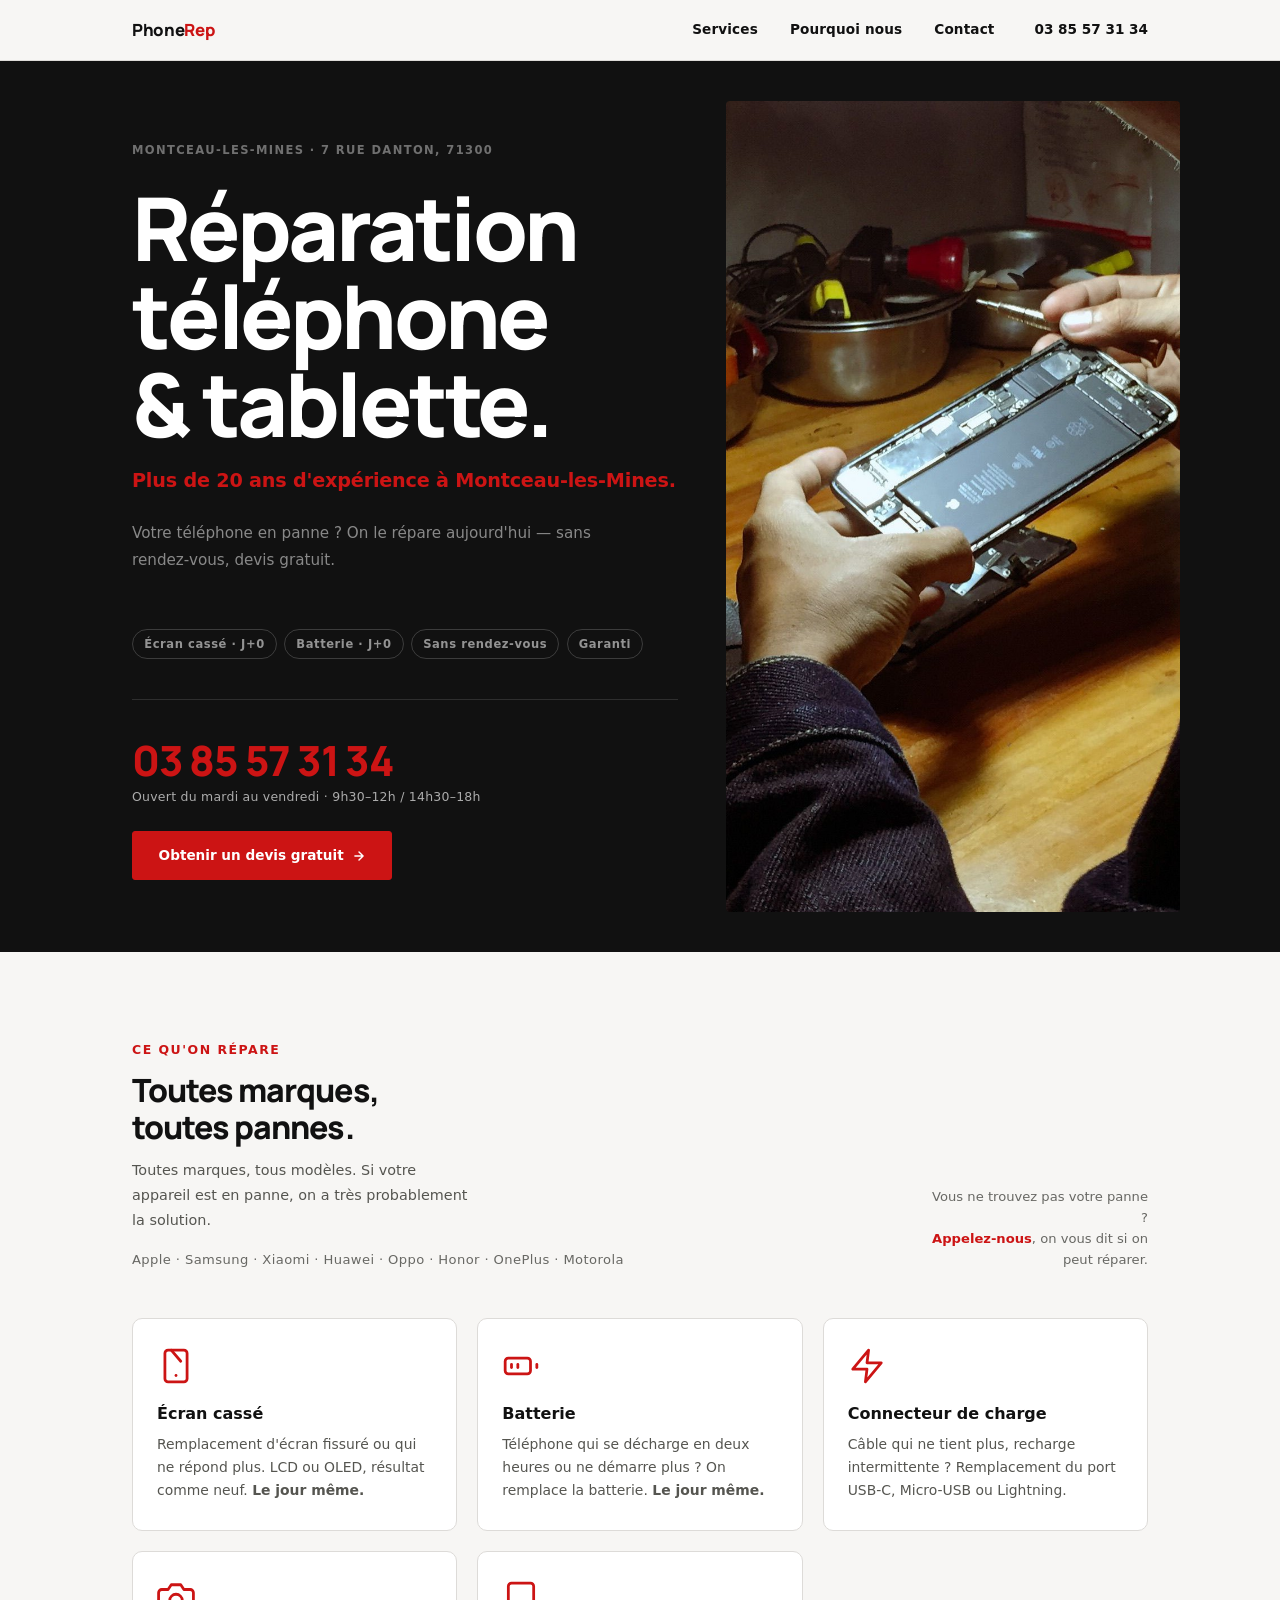
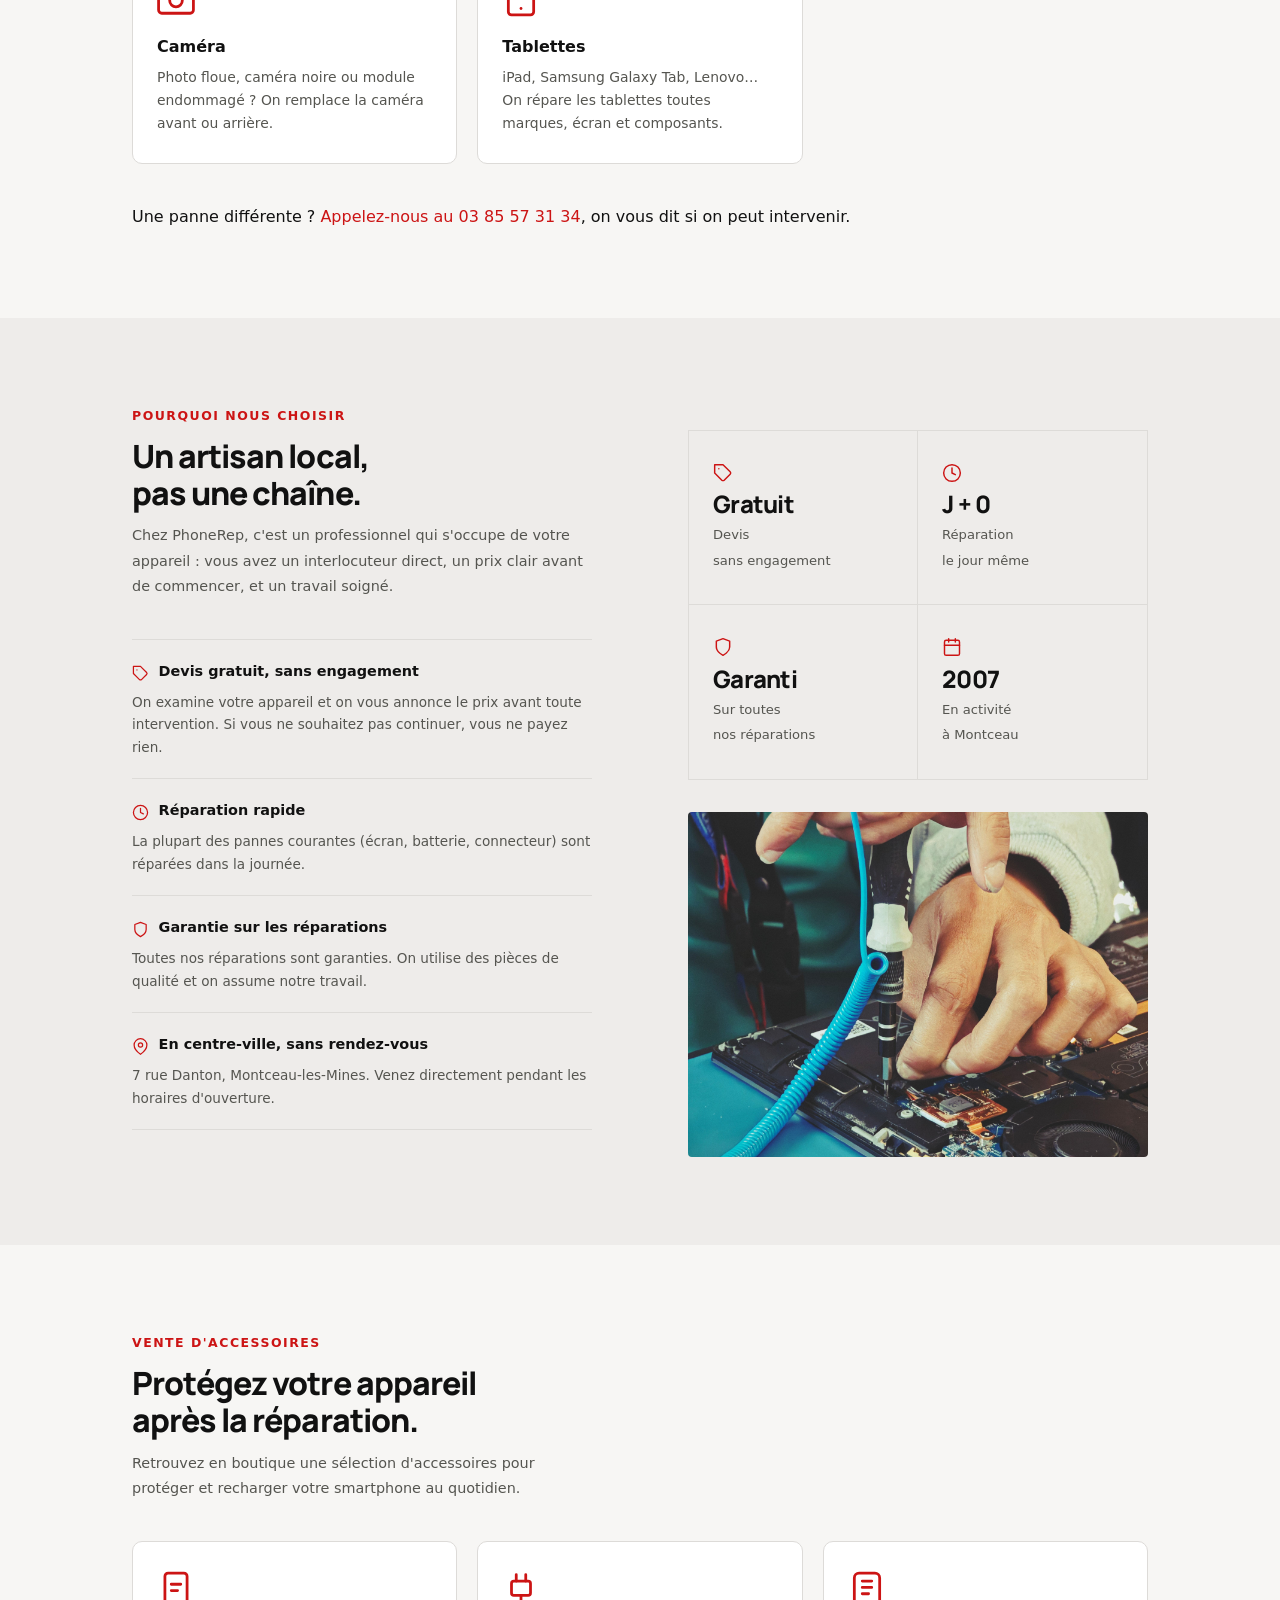
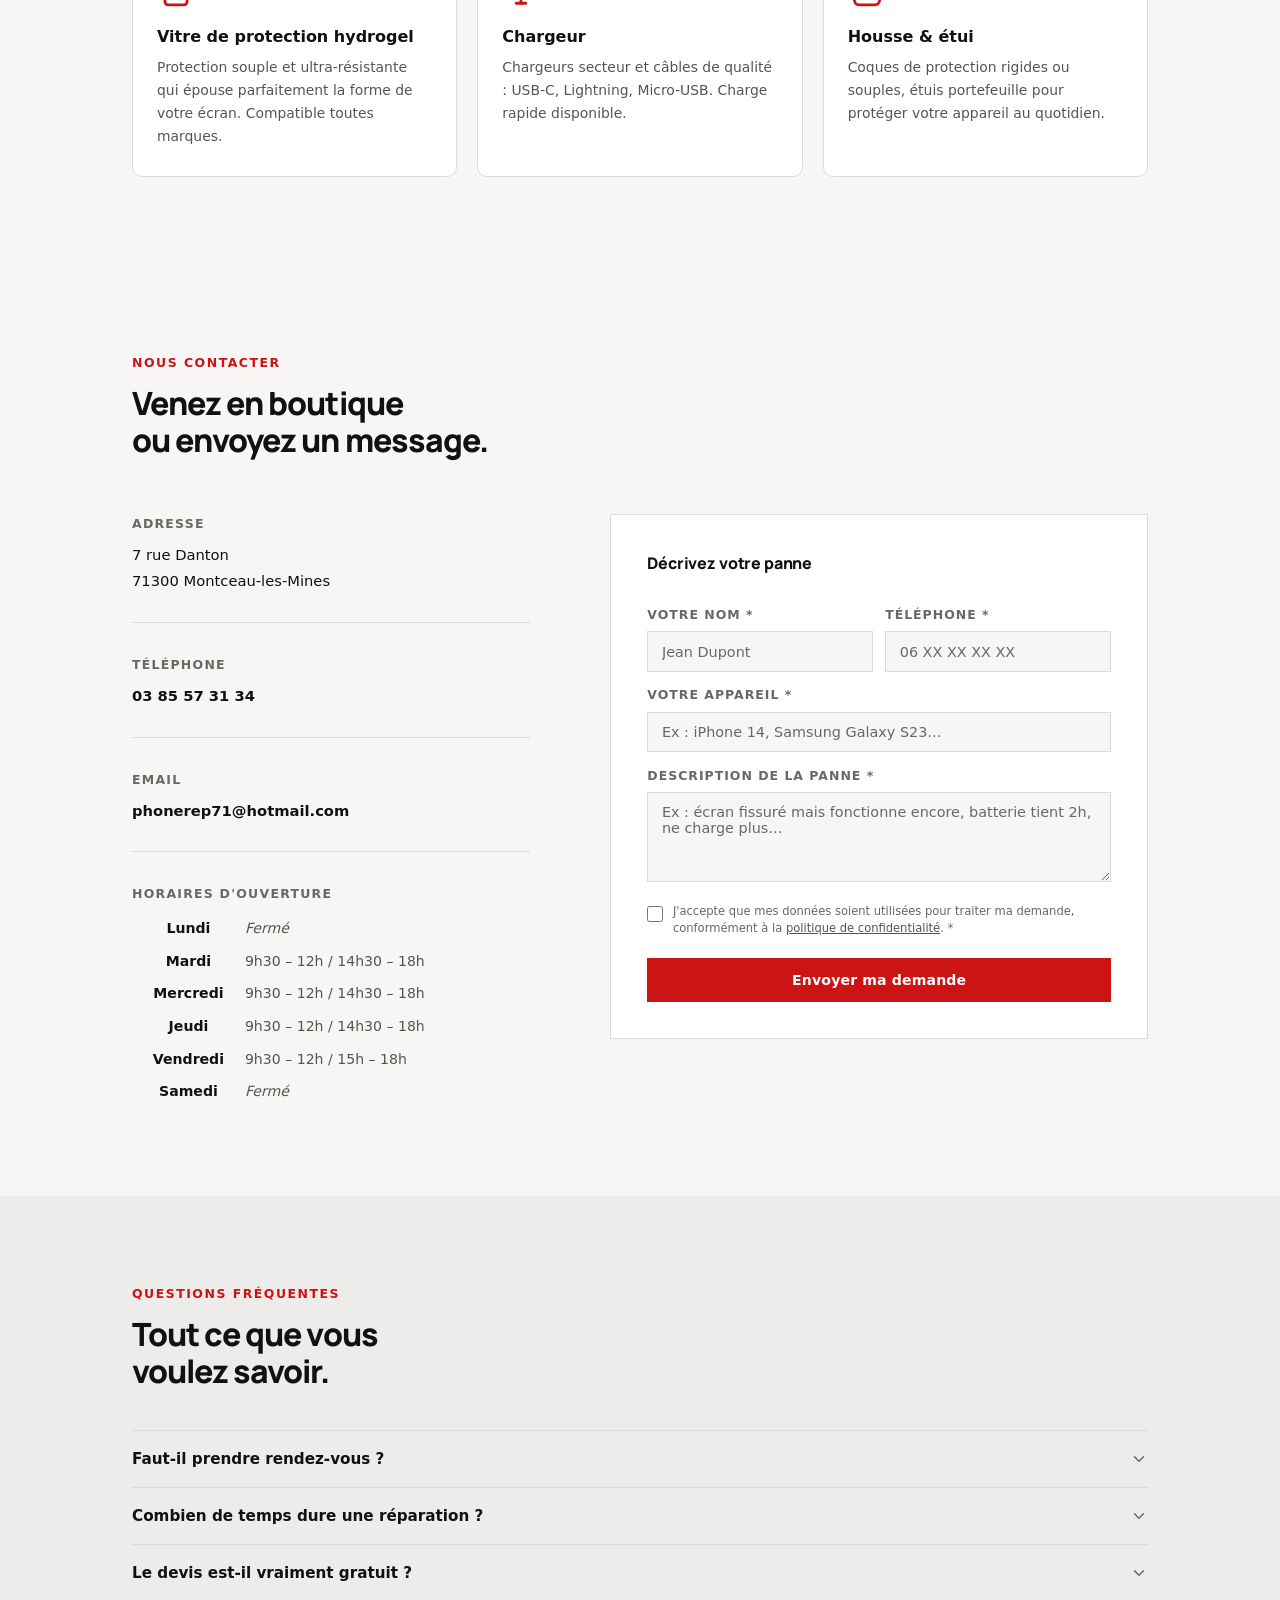
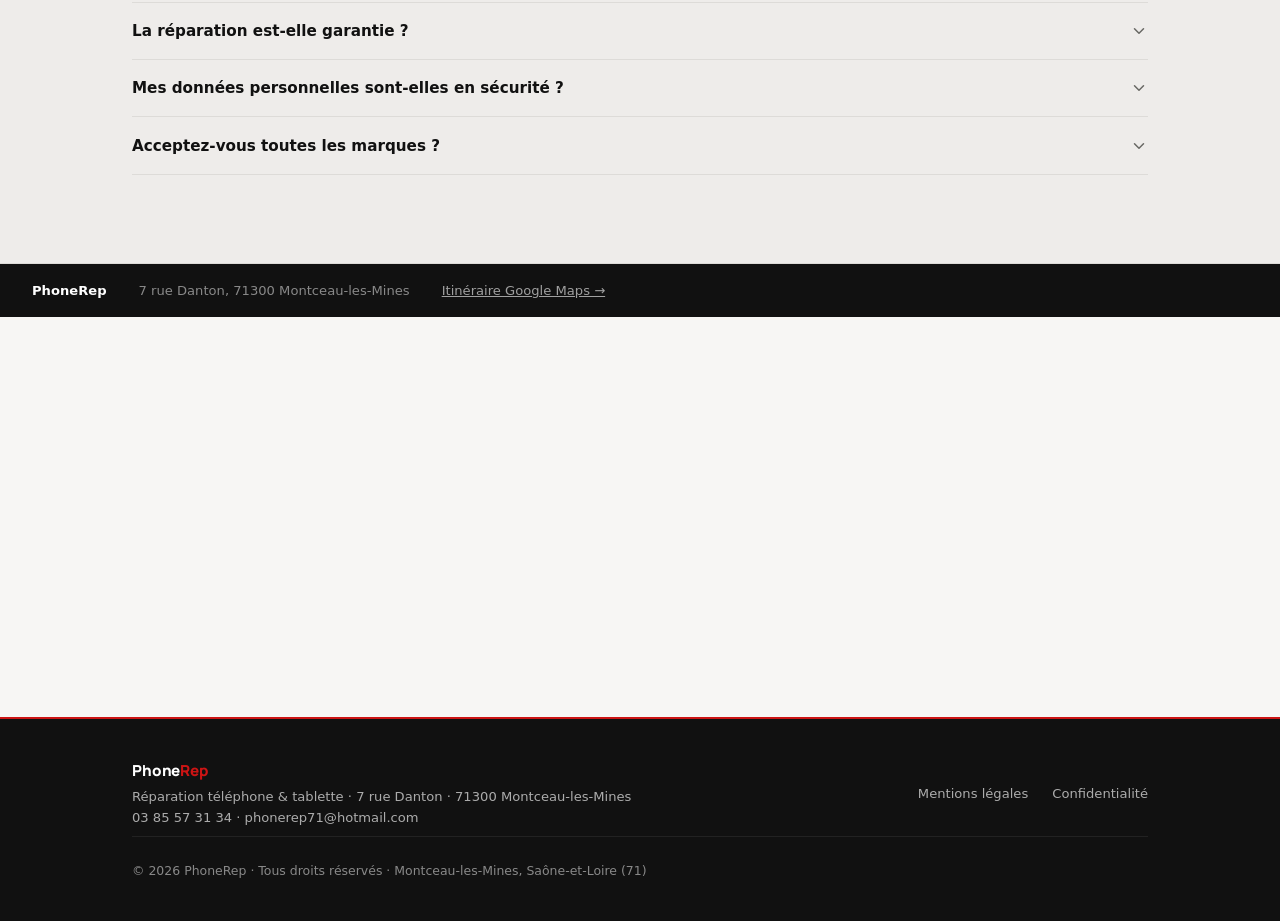
==== commit e5062e55: "Supprime section avis (pas de vrais avis disponibles) Co-Authored-By: Claude Sonnet 4.6 <noreply@ant" ====
--- a/index.html
+++ b/index.html
@@ -243,34 +243,6 @@
   </div>
 </section>
 
-<!-- AVIS -->
-<section class="section section--alt" id="avis" aria-labelledby="avis-title">
-  <div class="container">
-    <span class="eyebrow">Ils nous font confiance</span>
-    <h2 class="s-title" id="avis-title">Ce que disent<br>nos clients.</h2>
-    <div class="avis-grid">
-      <div class="avis-card avis-card--featured">
-        <div class="avis-stars" aria-label="5 étoiles sur 5">★★★★★</div>
-        <blockquote class="avis-text">"Mon écran Samsung était complètement explosé. Amené le matin, récupéré l'après-midi. Prix annoncé à l'avance, aucune surprise. Ça fait plusieurs fois que je viens ici, toujours satisfait."</blockquote>
-        <cite class="avis-name">Thomas L. <span>· Montceau-les-Mines</span></cite>
-      </div>
-      <div class="avis-card">
-        <div class="avis-stars" aria-label="5 étoiles sur 5">★★★★★</div>
-        <blockquote class="avis-text">"Batterie de mon iPhone remplacée en une heure. Travail sérieux, prix correct. Le téléphone tient enfin la journée."</blockquote>
-        <cite class="avis-name">Marie D. <span>· Blanzy</span></cite>
-      </div>
-      <div class="avis-card">
-        <div class="avis-stars" aria-label="5 étoiles sur 5">★★★★★</div>
-        <blockquote class="avis-text">"Connecteur de charge changé rapidement. Pas besoin de rendez-vous, personnel accueillant. Je recommande pour tout problème de téléphone."</blockquote>
-        <cite class="avis-name">Karim B. <span>· Montceau-les-Mines</span></cite>
-      </div>
-    </div>
-    <p class="avis-cta-google">
-      <a href="https://www.google.com/maps/search/PhoneRep+Montceau-les-Mines" target="_blank" rel="noopener noreferrer">Voir nos avis sur Google Maps →</a>
-    </p>
-  </div>
-</section>
-
 <!-- ACCESSOIRES -->
 <section class="section" id="accessoires" aria-labelledby="access-title">
   <div class="container">
--- a/css/style.css
+++ b/css/style.css
@@ -856,66 +856,6 @@
 }
 
 /* ============================================
-   AVIS CLIENTS
-   ============================================ */
-.avis-grid {
-  display: grid;
-  grid-template-columns: 1fr 1fr;
-  grid-template-rows: auto auto;
-  gap: 1.25rem;
-  margin-top: 3rem;
-}
-.avis-card {
-  background: #fff;
-  padding: 2rem 2rem 1.75rem;
-}
-.avis-card--featured {
-  grid-row: span 2;
-  background: var(--ink);
-}
-.avis-stars {
-  font-size: 1rem;
-  color: #F59E0B;
-  letter-spacing: .05em;
-  margin-bottom: 1.1rem;
-}
-.avis-text {
-  font-style: normal;
-  font-size: .92rem;
-  color: var(--ink-2);
-  line-height: 1.75;
-  margin-bottom: 1.25rem;
-}
-.avis-card--featured .avis-text {
-  color: rgba(255,255,255,.75);
-  font-size: .95rem;
-}
-.avis-name {
-  font-size: .8rem;
-  font-weight: 700;
-  color: var(--ink);
-  font-style: normal;
-  display: block;
-}
-.avis-name span { font-weight: 400; color: var(--ink-3); }
-.avis-card--featured .avis-name { color: rgba(255,255,255,.9); }
-.avis-card--featured .avis-name span { color: rgba(255,255,255,.4); }
-.avis-cta-google {
-  margin-top: 2rem;
-  font-size: .88rem;
-  font-weight: 600;
-}
-.avis-cta-google a { color: var(--accent); }
-
-@media (max-width: 640px) {
-  .avis-grid {
-    grid-template-columns: 1fr;
-    grid-template-rows: auto;
-  }
-  .avis-card--featured { grid-row: span 1; }
-}
-
-/* ============================================
    STICKY CTA MOBILE
    ============================================ */
 .sticky-call {
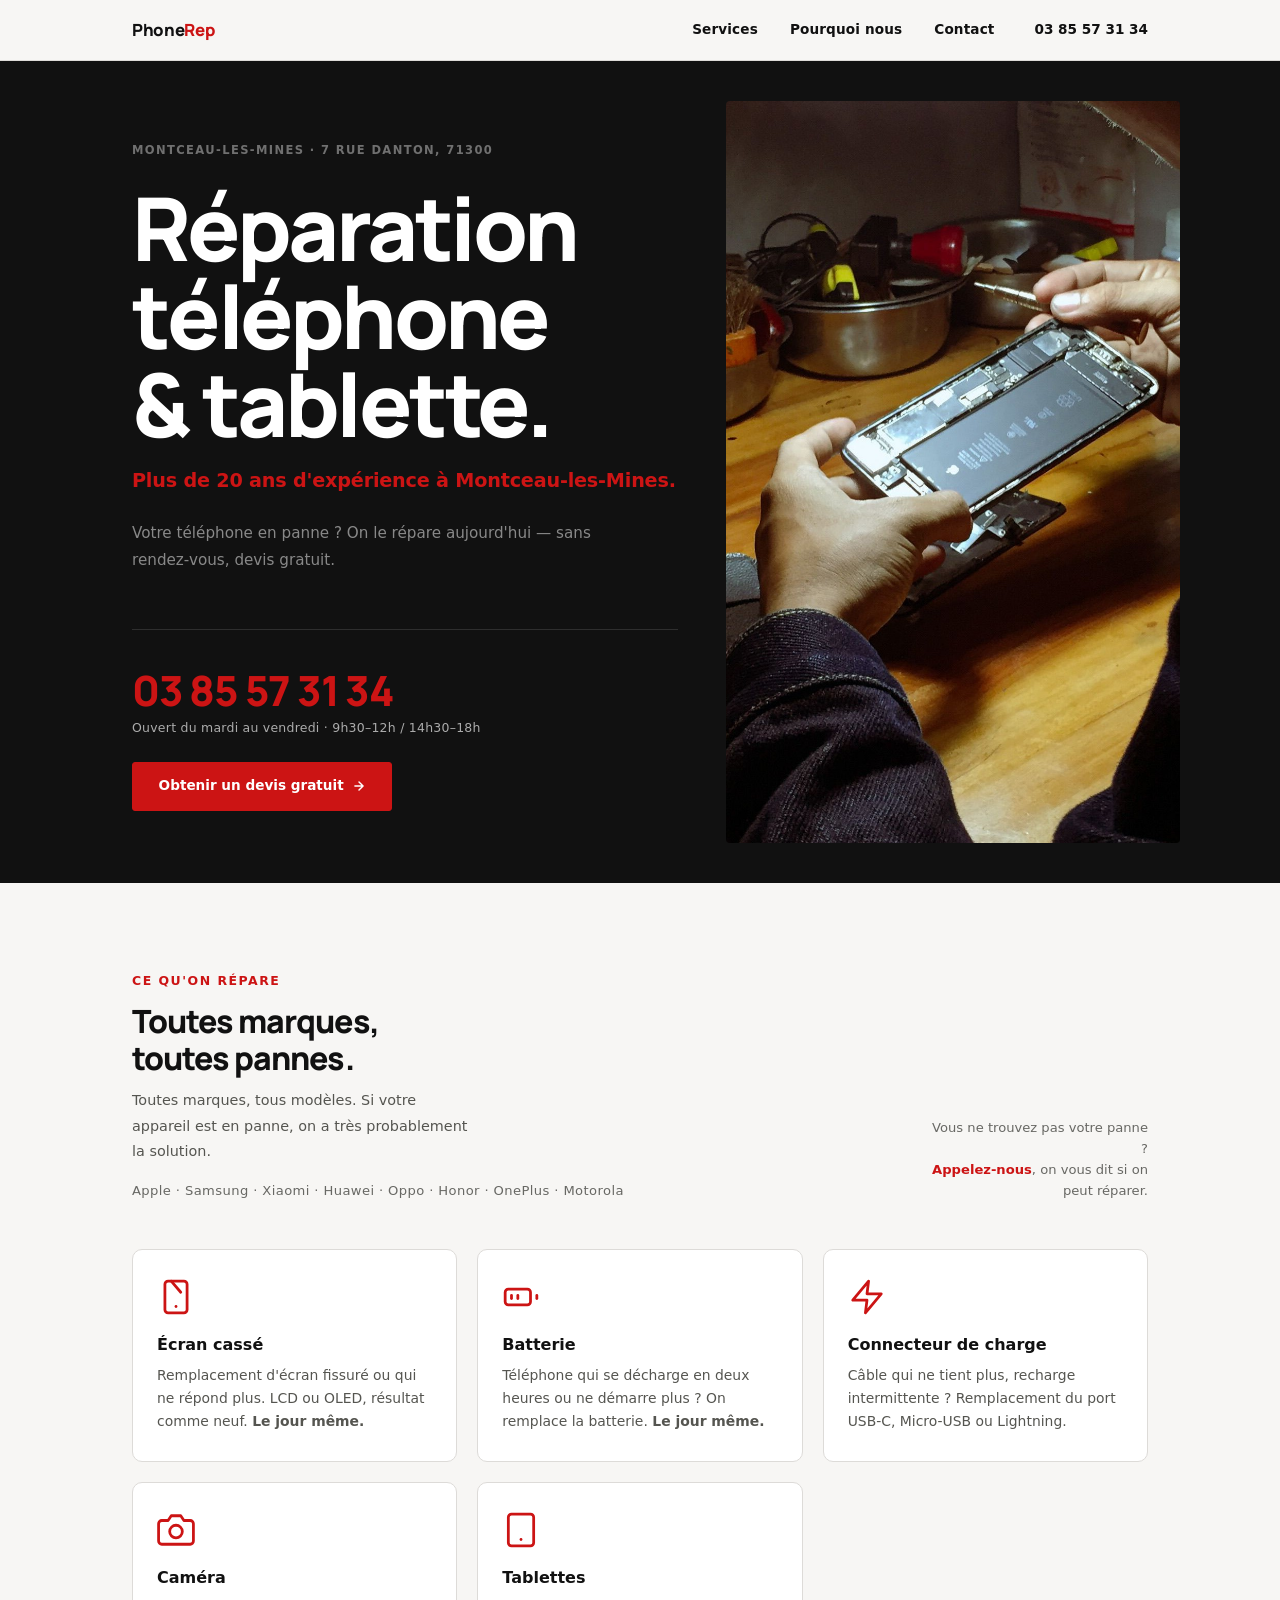
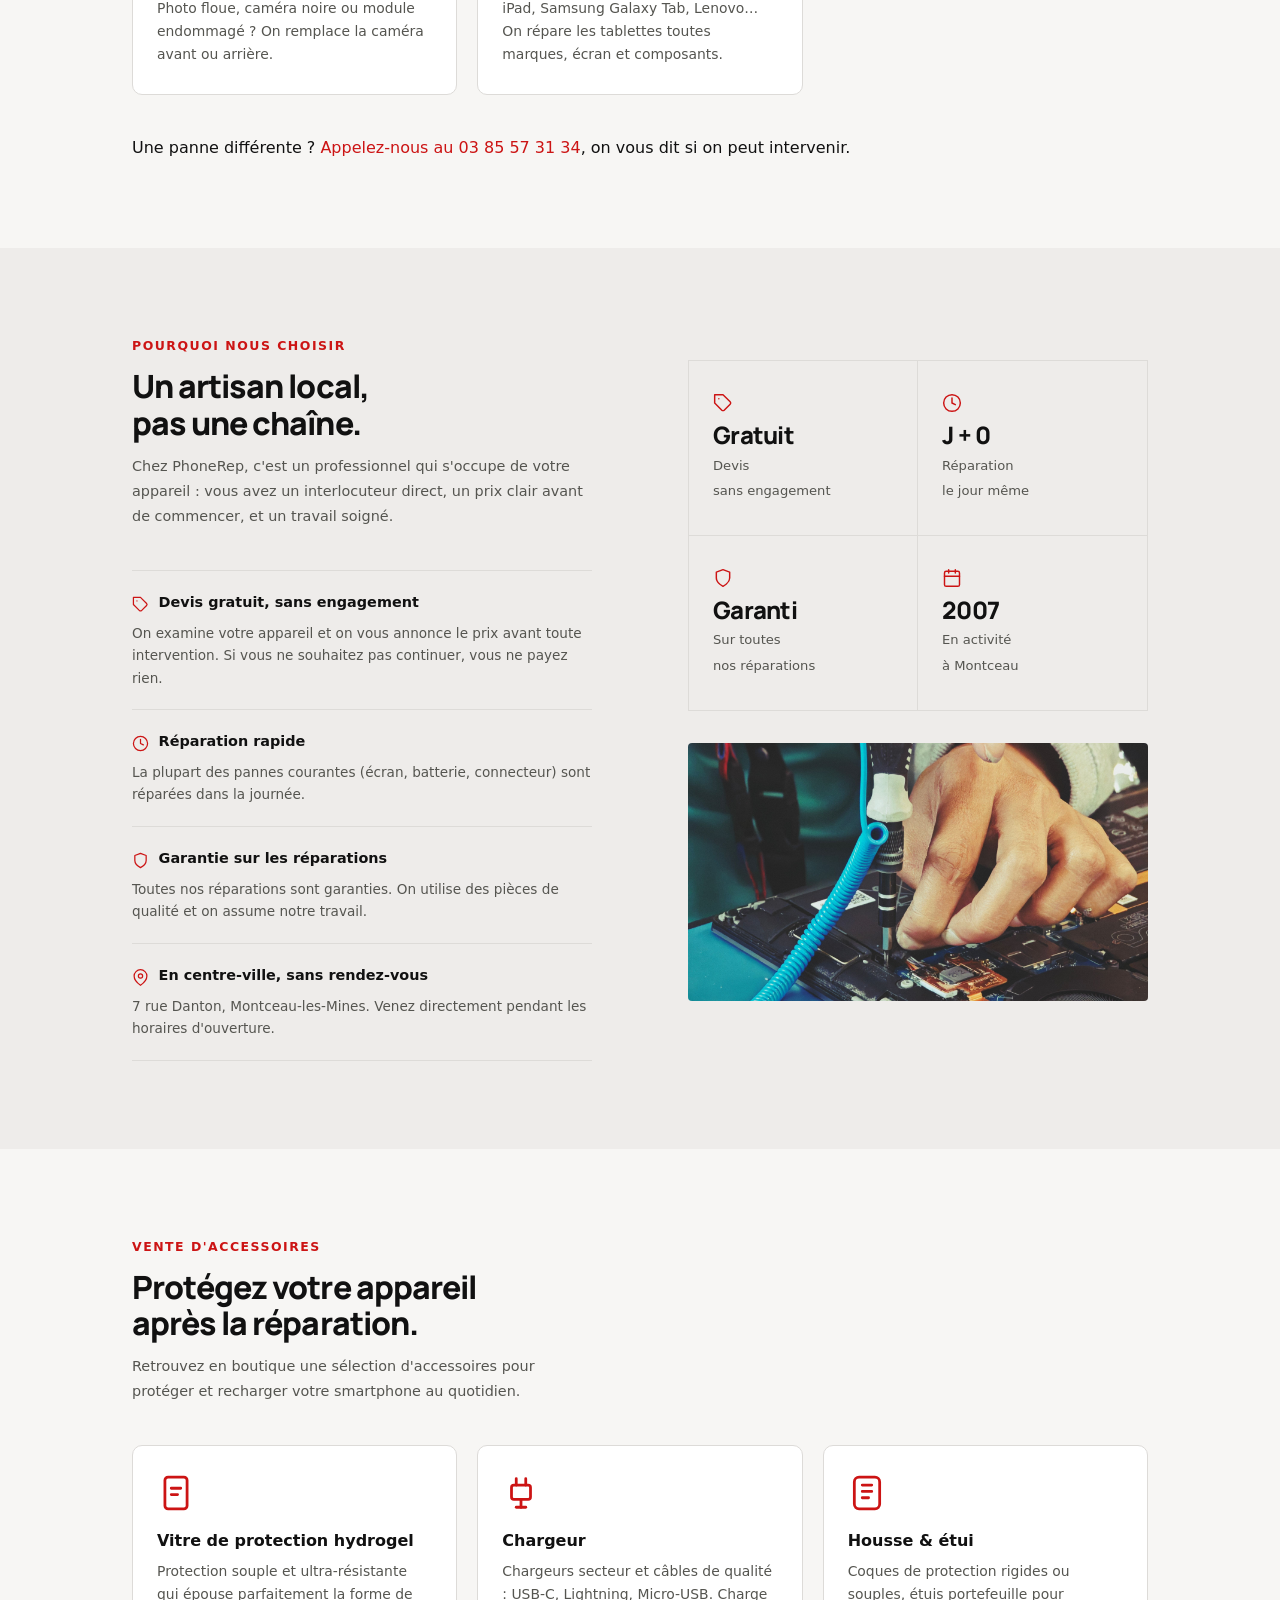
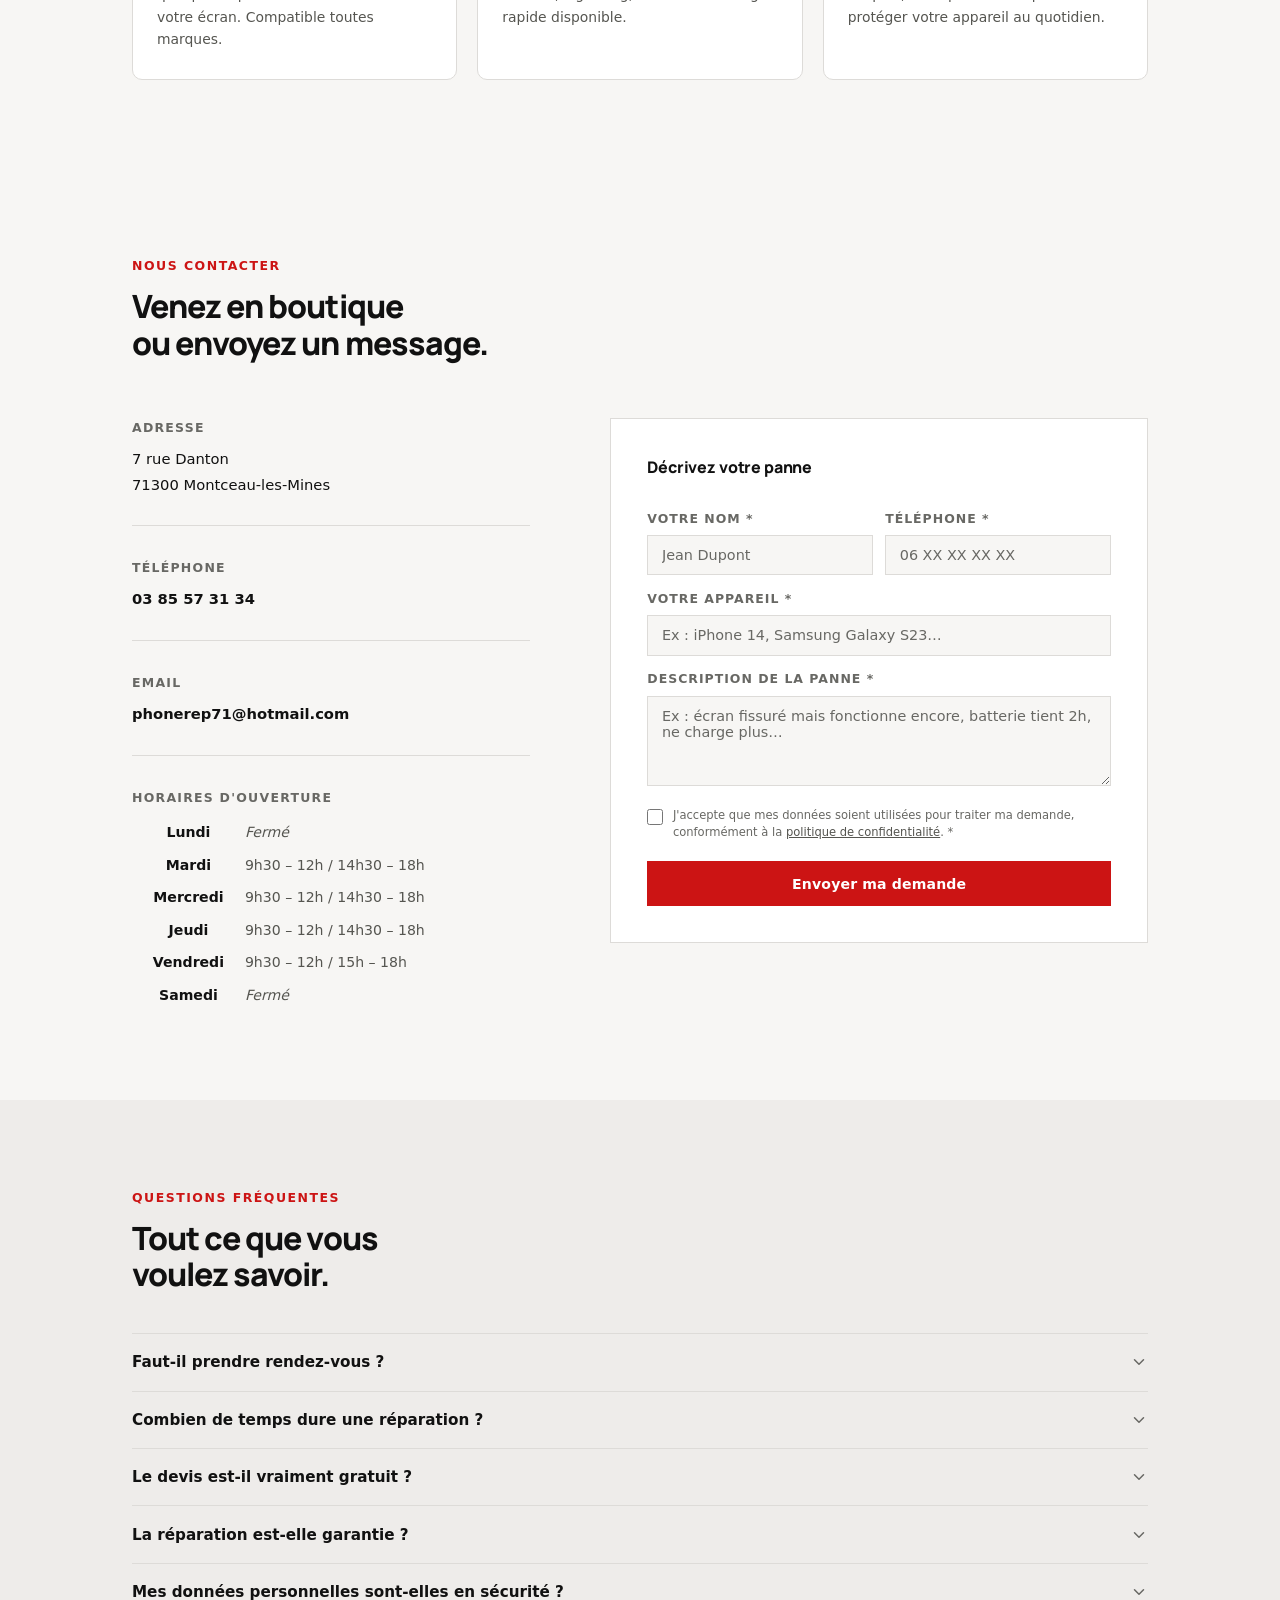
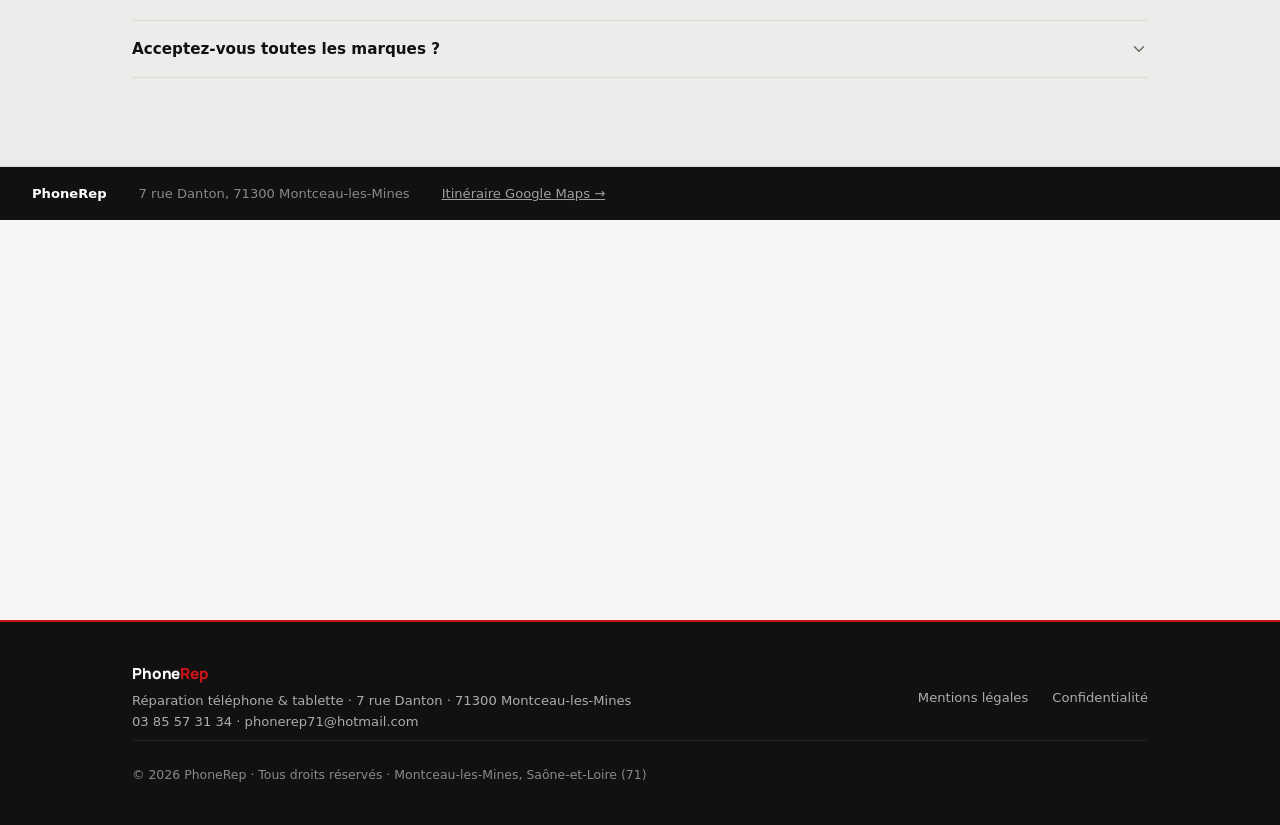
==== commit e03bb8e2: "Supprime les pills/chips du hero Co-Authored-By: Claude Sonnet 4.6 <noreply@anthropic.com>" ====
--- a/index.html
+++ b/index.html
@@ -91,13 +91,7 @@
       <p class="hero__sub">
         Votre téléphone en panne ? On le répare aujourd'hui — sans rendez-vous, devis gratuit.
       </p>
-      <div class="hero__chips">
-        <span class="hero__chip">Écran cassé · J+0</span>
-        <span class="hero__chip">Batterie · J+0</span>
-        <span class="hero__chip">Sans rendez-vous</span>
-        <span class="hero__chip">Garanti</span>
-      </div>
-      <div class="hero__divider" role="separator"></div>
+<div class="hero__divider" role="separator"></div>
       <div class="hero__bottom">
         <div class="hero__phone-block">
           <a href="tel:+33385573134" class="hero__phone-num" aria-label="Appeler PhoneRep au 03 85 57 31 34">
--- a/css/style.css
+++ b/css/style.css
@@ -352,7 +352,8 @@
   border-radius: 4px;
   object-fit: cover;
   object-position: center 70%;
-  aspect-ratio: 4/3;
+  aspect-ratio: 16/9;
+  max-height: 270px;
   display: block;
 }
 .why__points { margin-top: 2.5rem; }
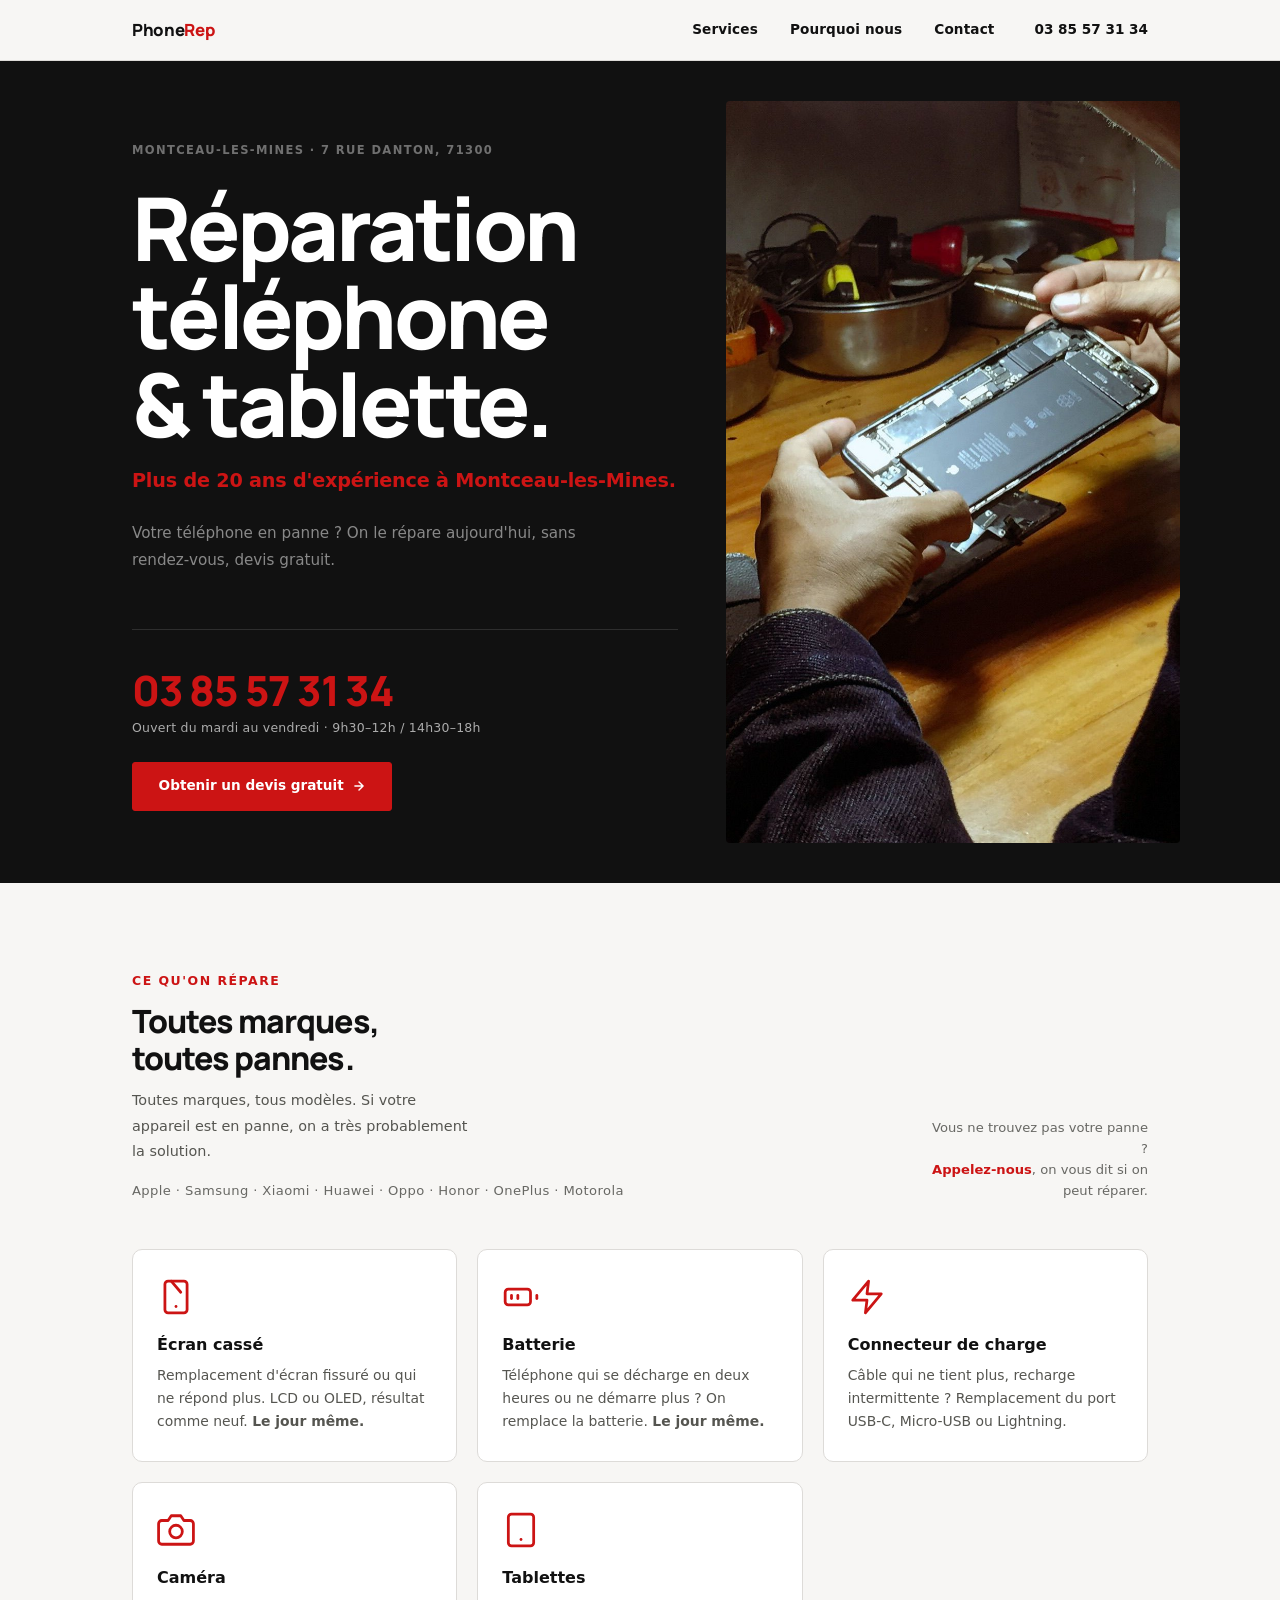
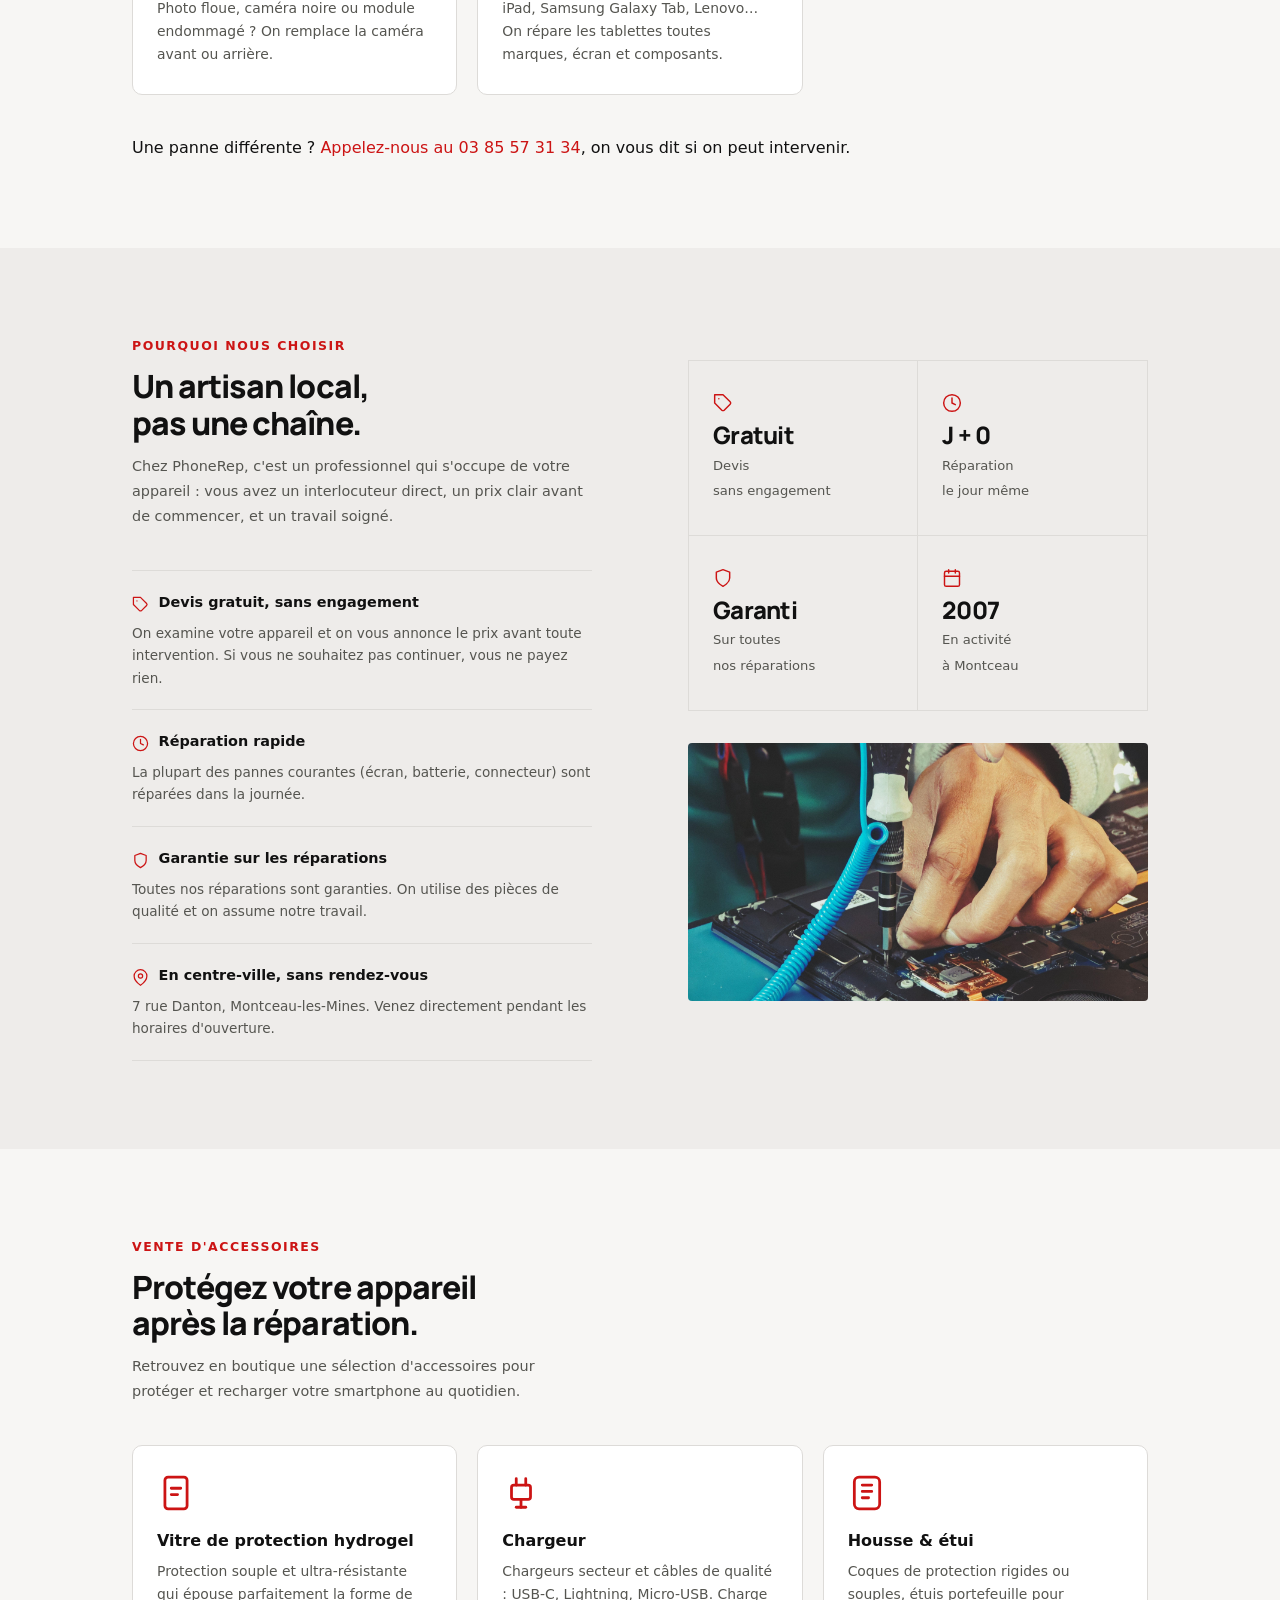
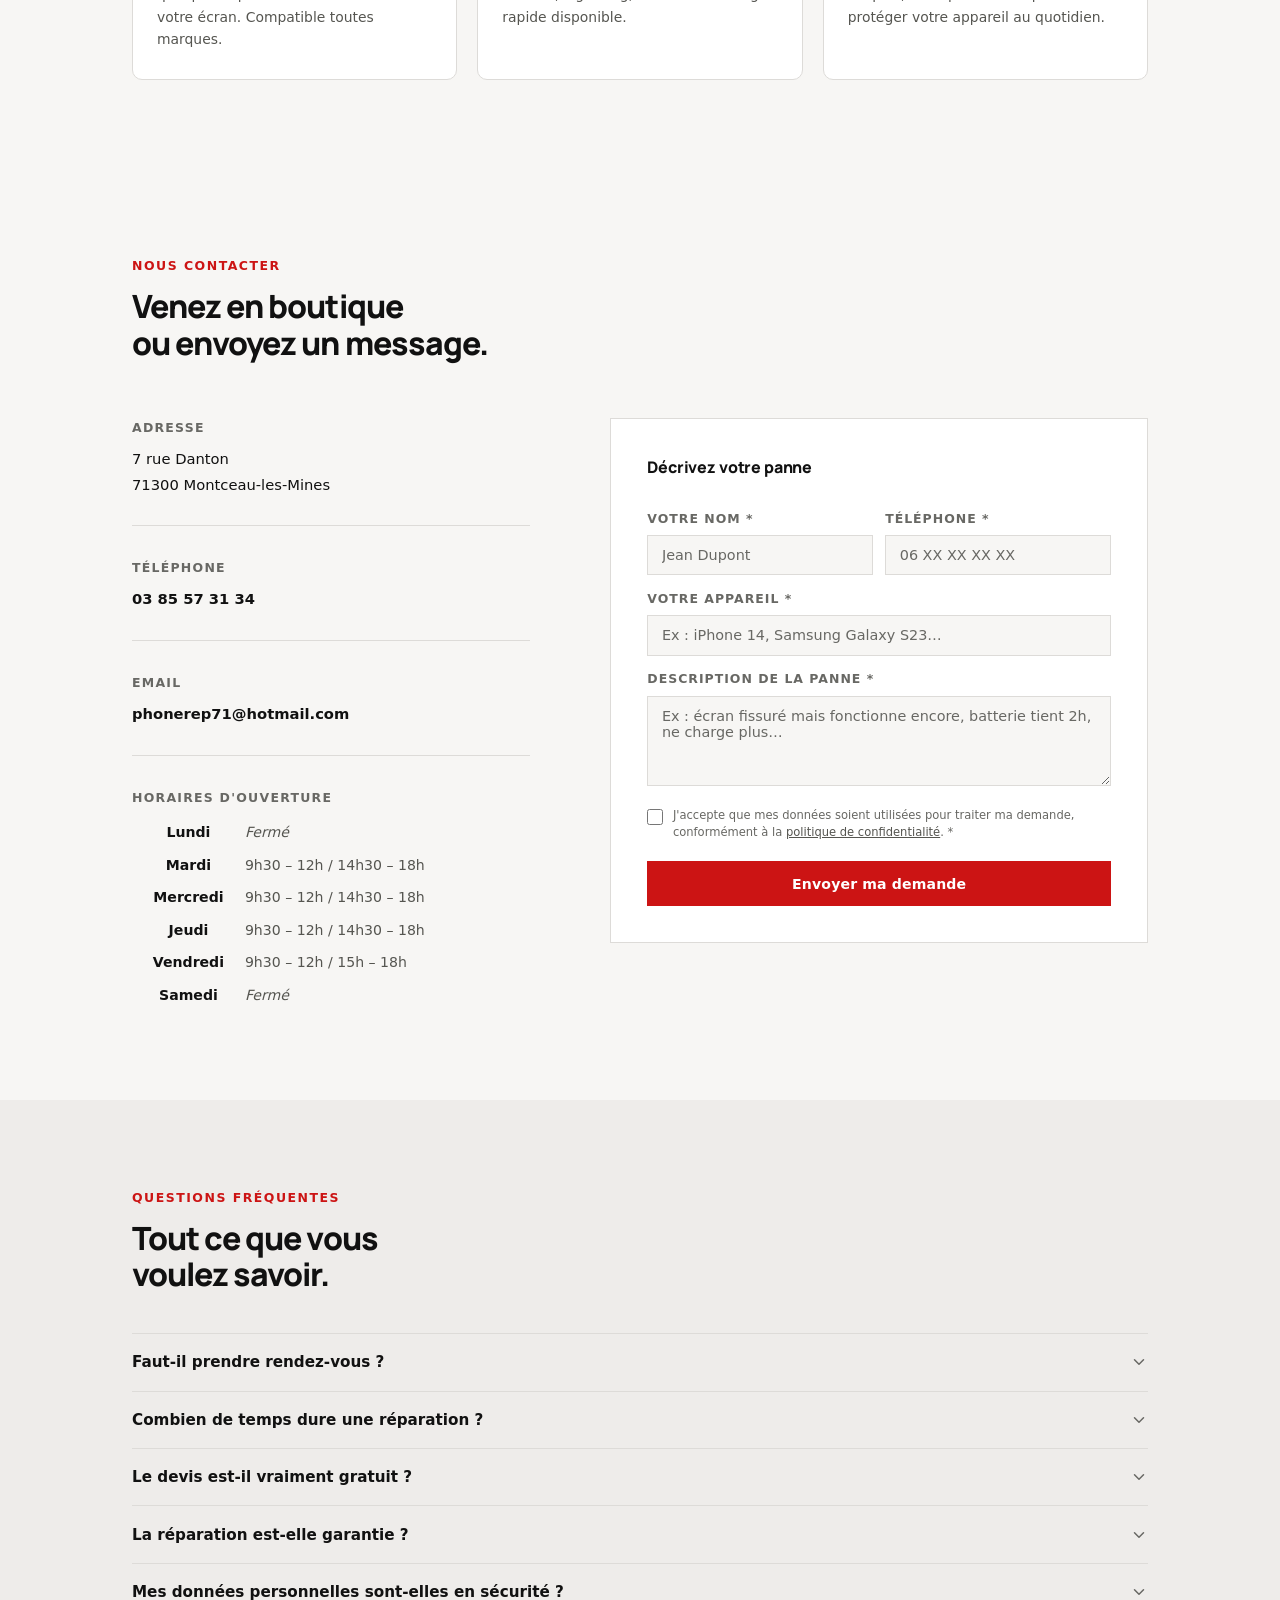
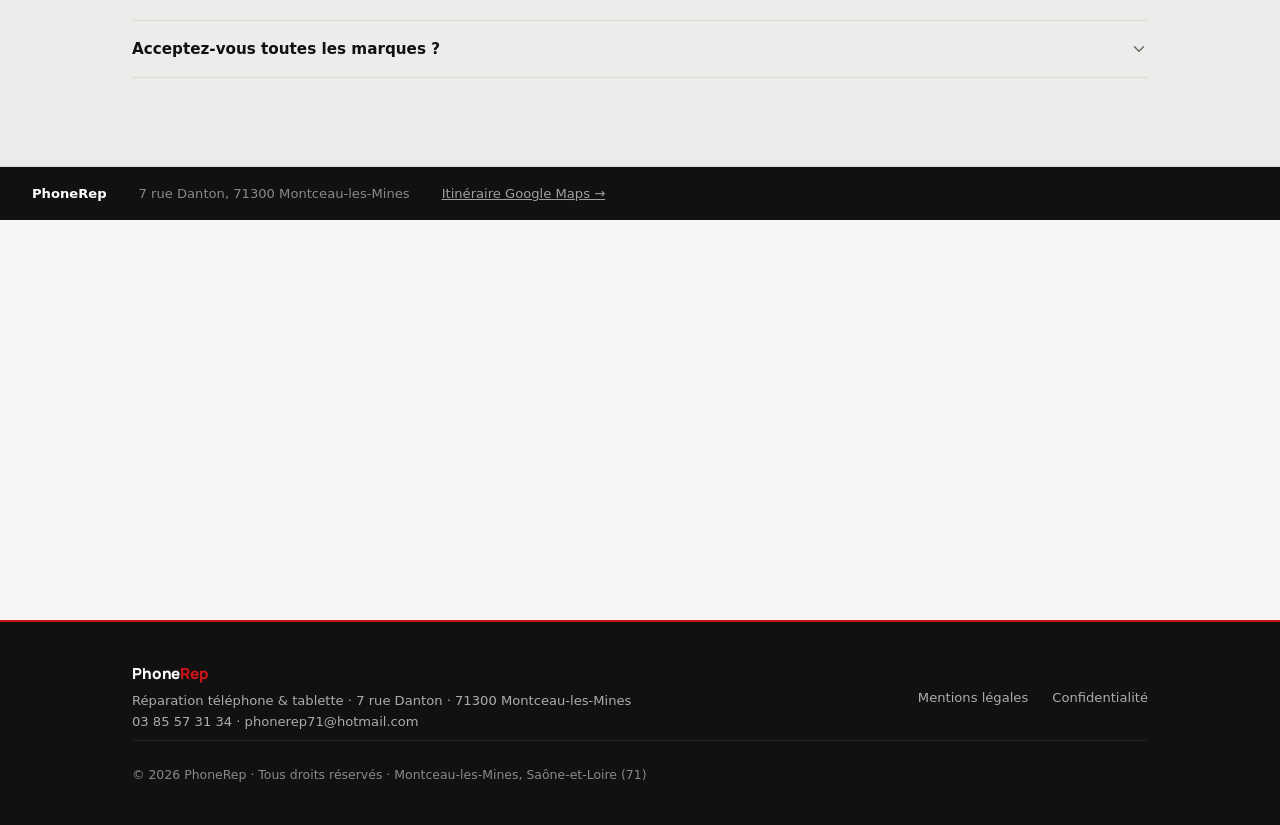
==== commit 8b822753: "Remplace le tiret cadratin par une virgule dans le sous-titre hero Co-Authored-By: Claude Sonnet 4.6" ====
--- a/index.html
+++ b/index.html
@@ -89,7 +89,7 @@
       </h1>
       <p class="hero__since"><strong>Plus de 20 ans d'expérience à Montceau-les-Mines.</strong></p>
       <p class="hero__sub">
-        Votre téléphone en panne ? On le répare aujourd'hui — sans rendez-vous, devis gratuit.
+        Votre téléphone en panne ? On le répare aujourd'hui, sans rendez-vous, devis gratuit.
       </p>
 <div class="hero__divider" role="separator"></div>
       <div class="hero__bottom">
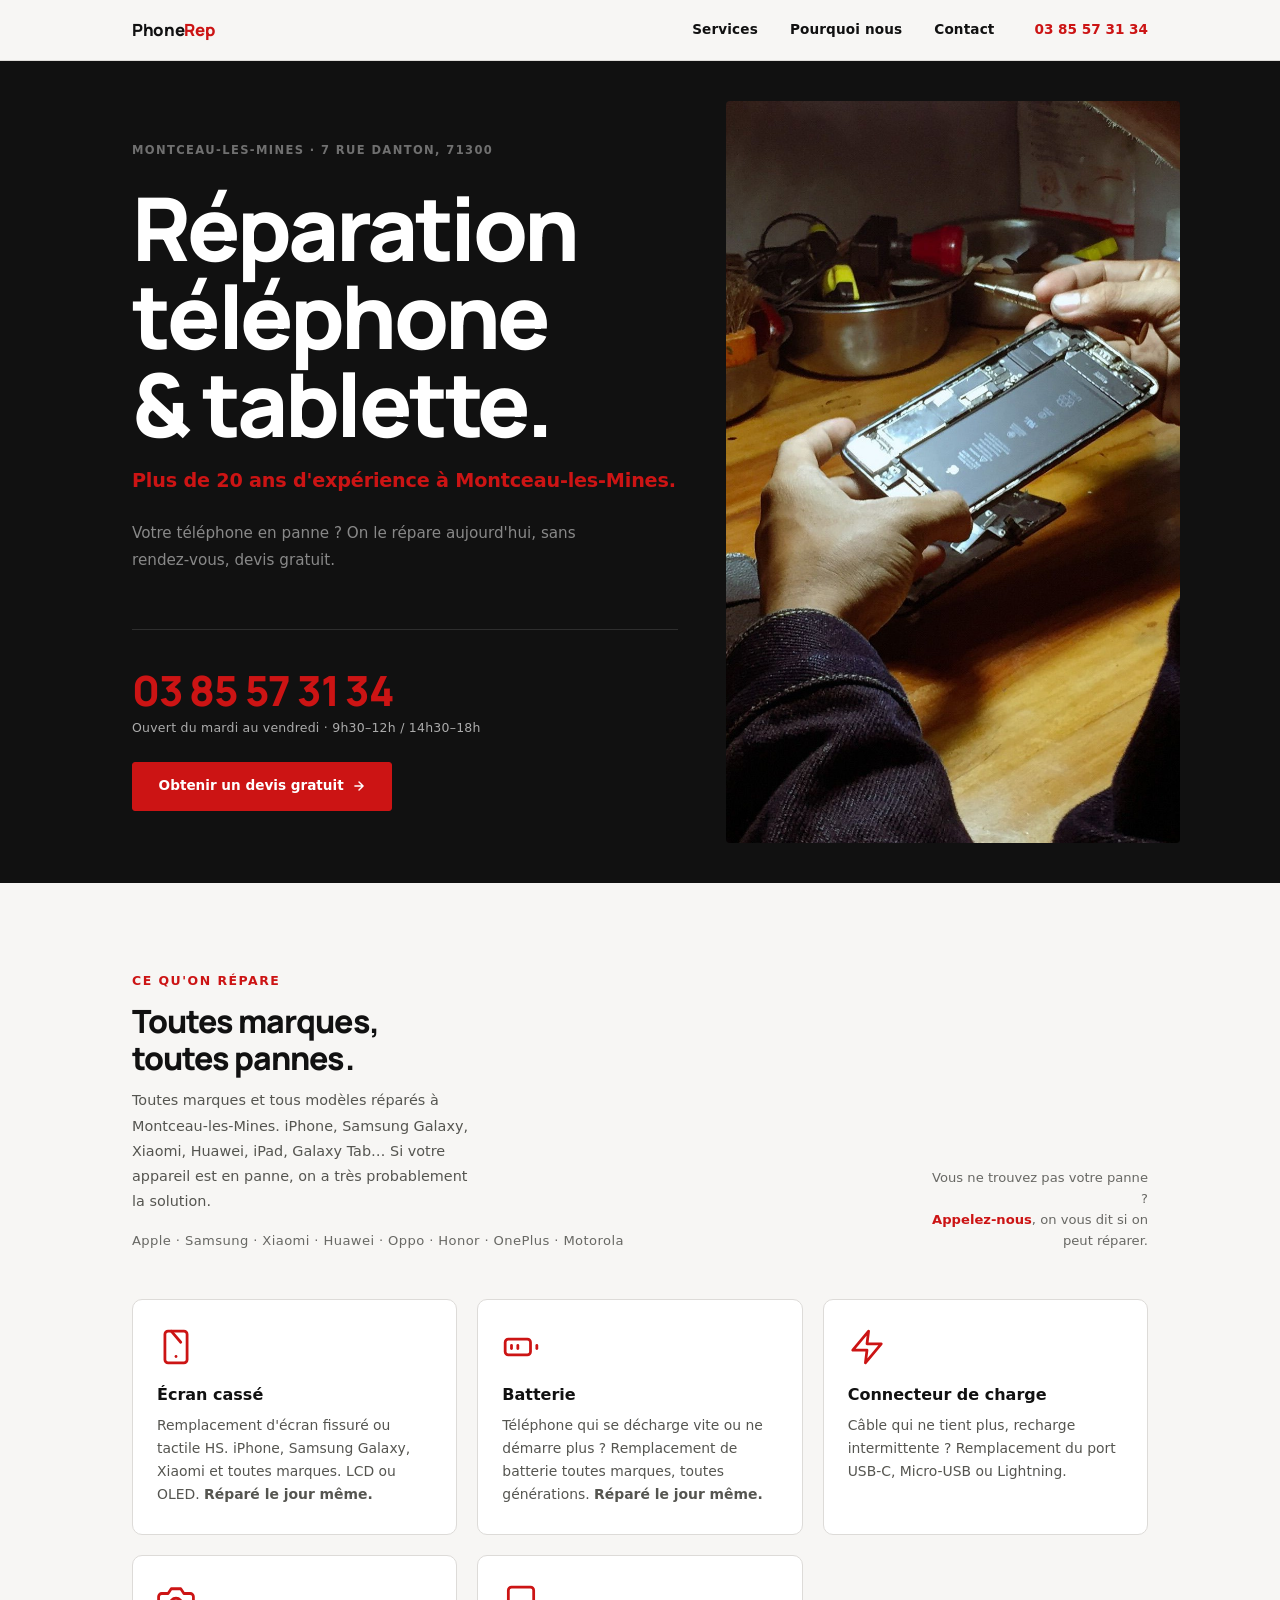
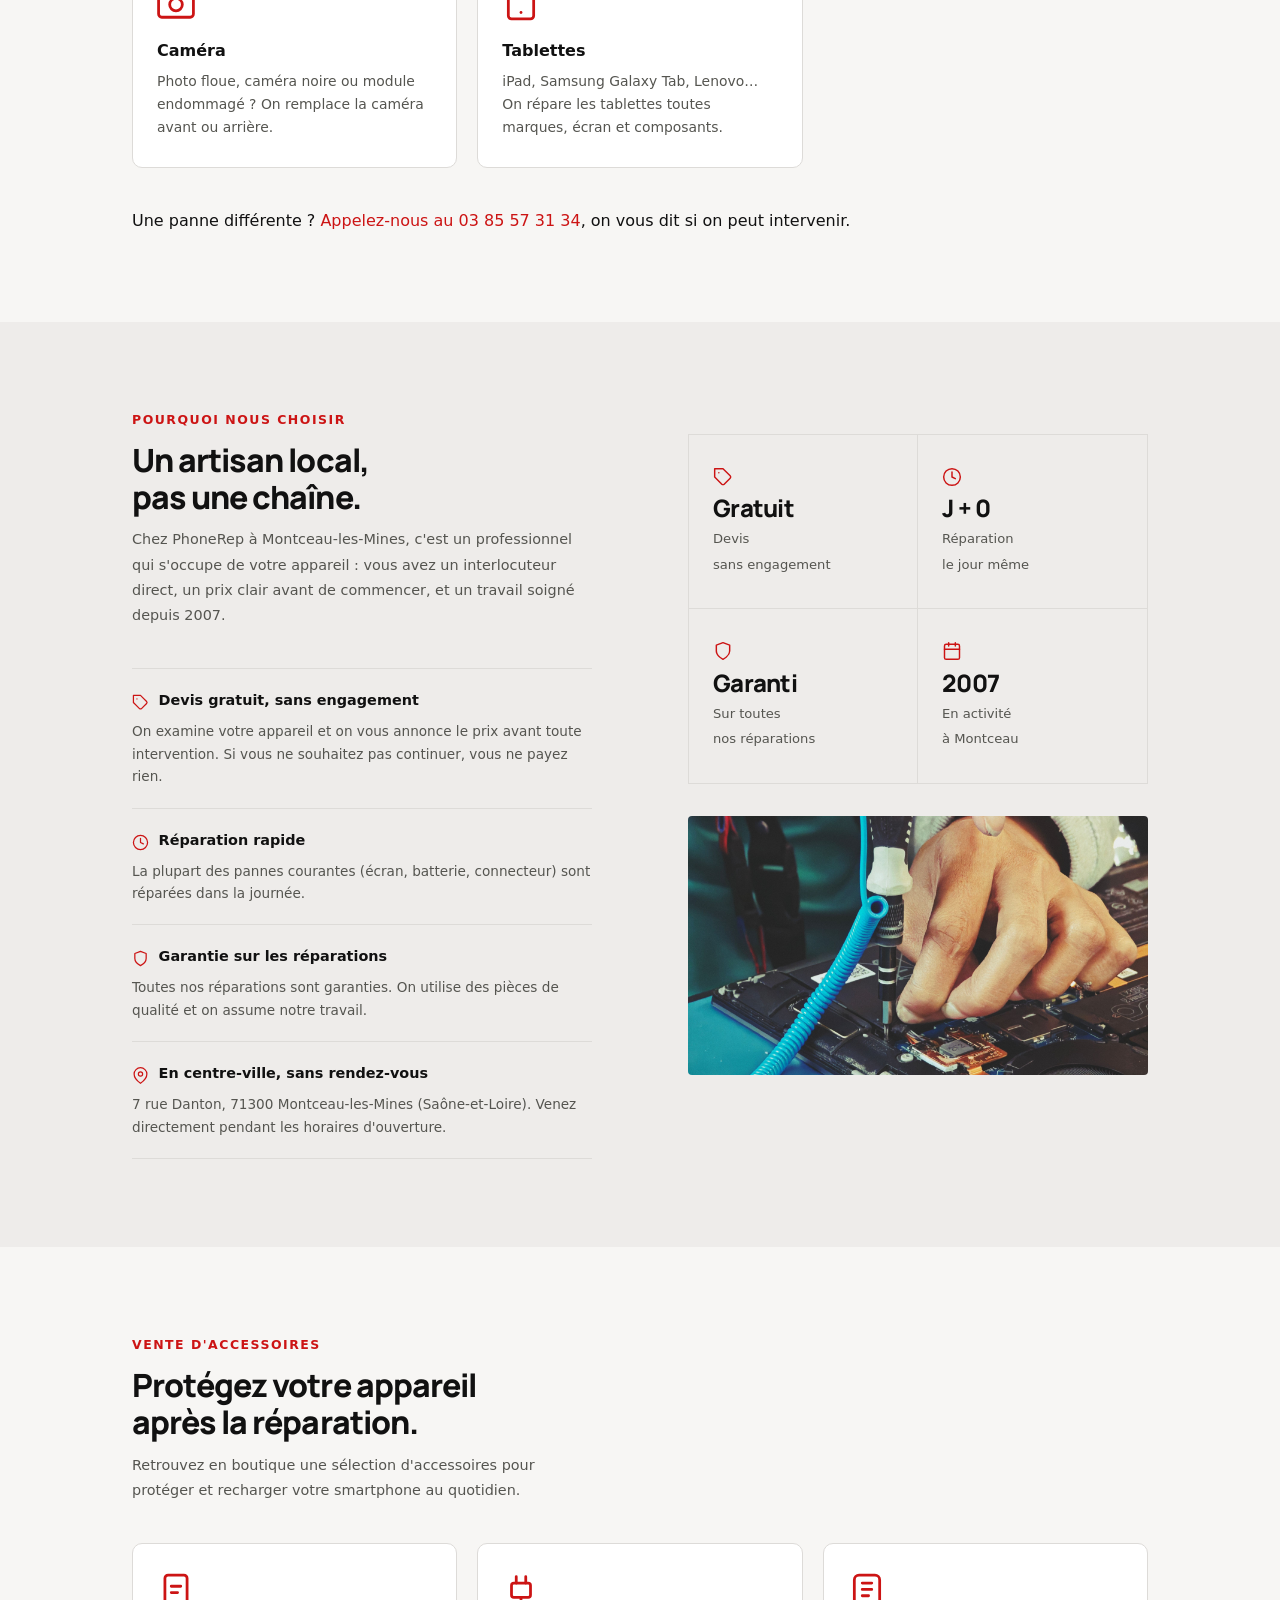
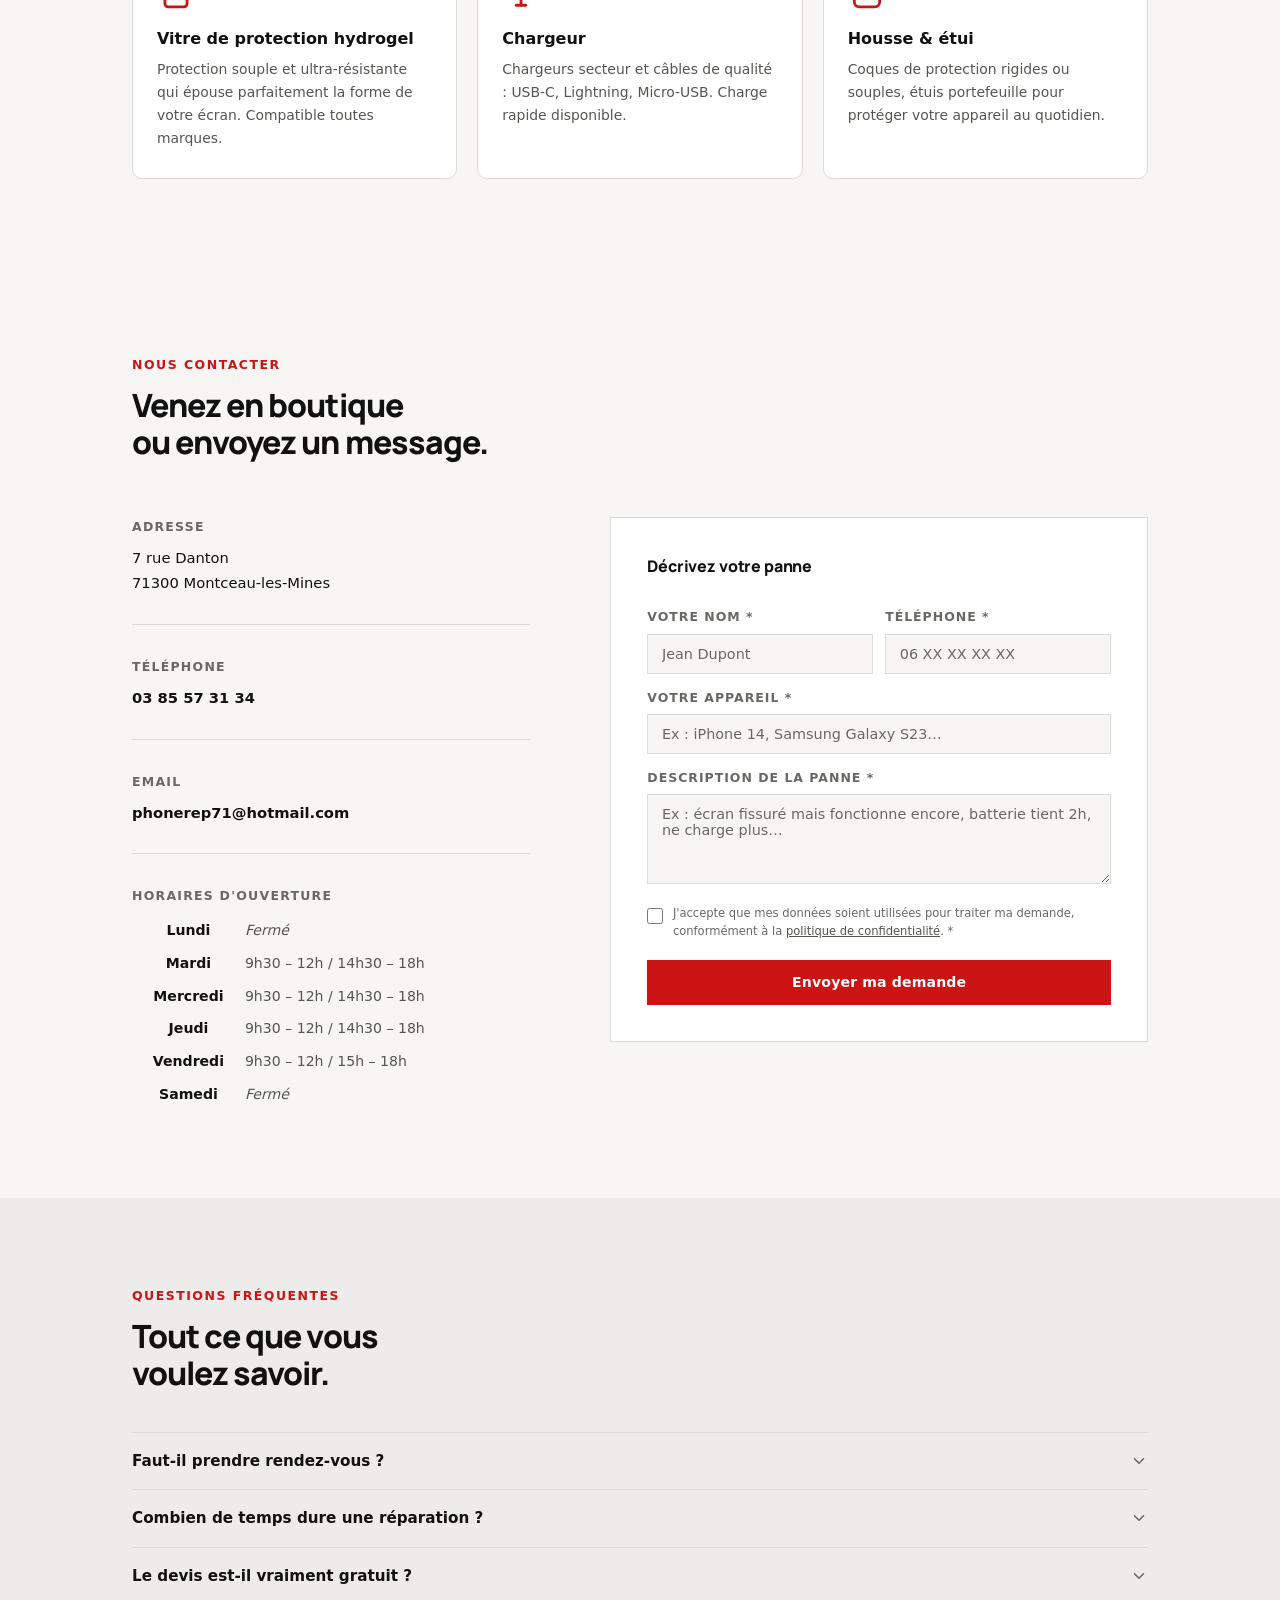
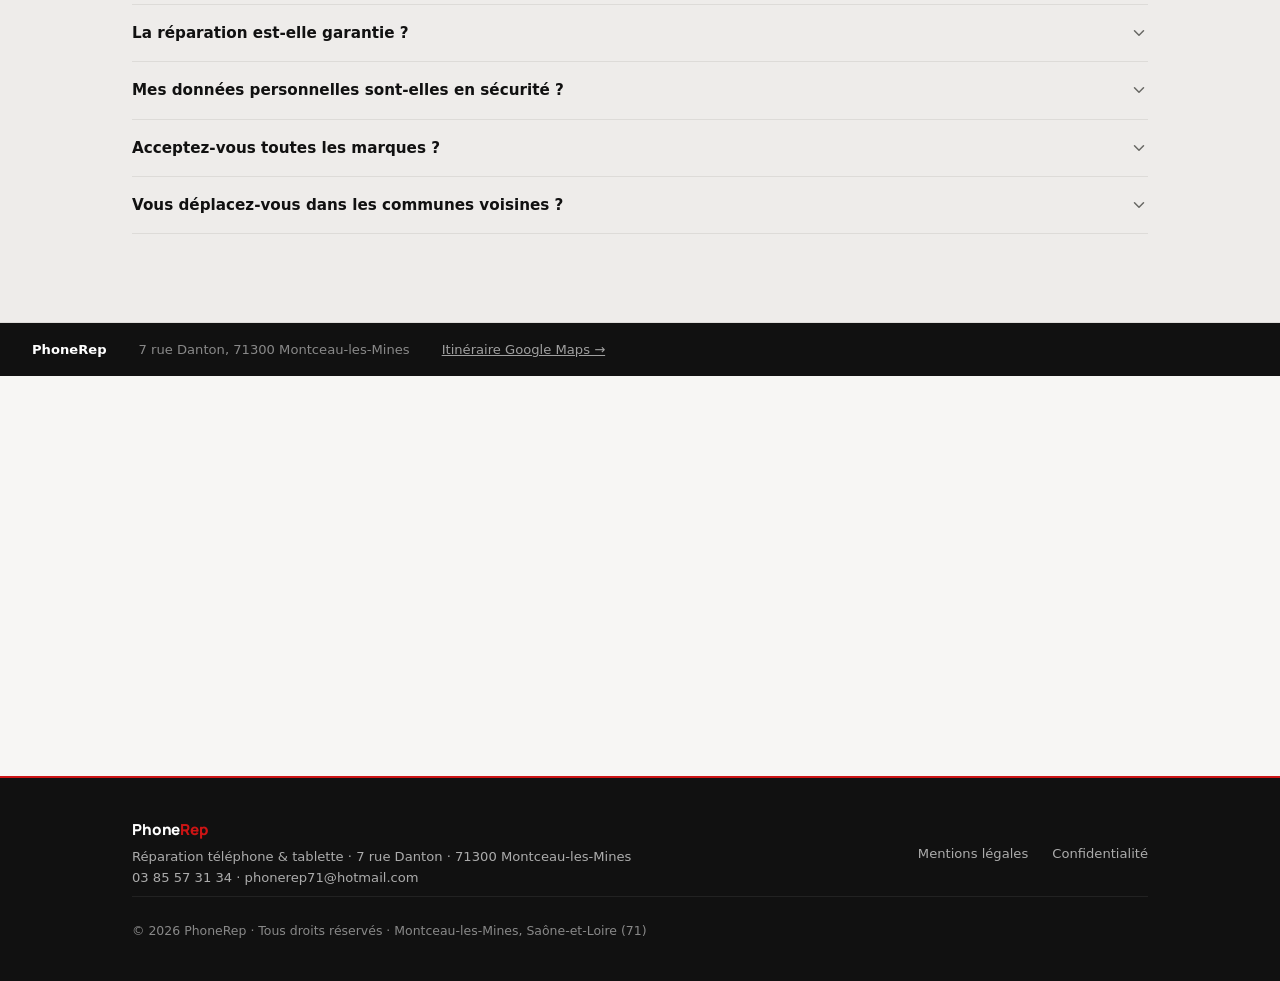
==== commit 8f367315: "SEO : enrichissement des textes avec mots-clés locaux - Title + meta description plus précis (71300," ====
--- a/index.html
+++ b/index.html
@@ -3,8 +3,8 @@
 <head>
   <meta charset="UTF-8">
   <meta name="viewport" content="width=device-width, initial-scale=1.0">
-  <title>PhoneRep – Réparation téléphone et tablette à Montceau-les-Mines (71)</title>
-  <meta name="description" content="PhoneRep répare vos smartphones et tablettes toutes marques à Montceau-les-Mines. Écran cassé, batterie, connecteur, caméra. Devis gratuit, réparation rapide. 03 85 57 31 34.">
+  <title>PhoneRep – Réparation smartphone & tablette à Montceau-les-Mines (71300) | Depuis 2007</title>
+  <meta name="description" content="Réparation smartphone et tablette à Montceau-les-Mines (71300). Écran cassé, batterie, connecteur USB-C, caméra : réparation le jour même, sans rendez-vous. Toutes marques : iPhone, Samsung, Xiaomi… Devis gratuit. 03 85 57 31 34.">
   <meta name="keywords" content="réparation téléphone Montceau-les-Mines, réparation smartphone 71300, écran cassé iPhone Samsung, réparation tablette, PhoneRep, réparateur mobile Saône-et-Loire">
   <meta name="robots" content="index, follow">
   <meta name="author" content="PhoneRep">
@@ -15,8 +15,8 @@
 
   <meta property="og:type" content="website">
   <meta property="og:locale" content="fr_FR">
-  <meta property="og:title" content="PhoneRep – Réparation téléphone & tablette | Montceau-les-Mines">
-  <meta property="og:description" content="Réparation rapide de smartphones et tablettes toutes marques à Montceau-les-Mines. Devis gratuit. 03 85 57 31 34.">
+  <meta property="og:title" content="PhoneRep – Réparation smartphone & tablette | Montceau-les-Mines (71300)">
+  <meta property="og:description" content="Réparation smartphone et tablette toutes marques à Montceau-les-Mines. Écran, batterie, connecteur, caméra. Réparation le jour même, sans rendez-vous. Devis gratuit. 03 85 57 31 34.">
   <meta property="og:url" content="https://phonerep.fr/">
   <meta property="og:site_name" content="PhoneRep">
 
@@ -118,7 +118,7 @@
       <div>
         <span class="eyebrow">Ce qu'on répare</span>
         <h2 class="s-title" id="services-title">Toutes marques,<br>toutes pannes.</h2>
-        <p class="s-desc">Toutes marques, tous modèles. Si votre appareil est en panne, on a très probablement la solution.</p>
+        <p class="s-desc">Toutes marques et tous modèles réparés à Montceau-les-Mines. iPhone, Samsung Galaxy, Xiaomi, Huawei, iPad, Galaxy Tab… Si votre appareil est en panne, on a très probablement la solution.</p>
         <p class="brands-line">Apple · Samsung · Xiaomi · Huawei · Oppo · Honor · OnePlus · Motorola</p>
       </div>
       <p class="service-note">
@@ -132,13 +132,13 @@
       <div class="service-card">
         <svg class="service-card__icon" viewBox="0 0 24 24" fill="none" stroke="currentColor" stroke-width="1.75" stroke-linecap="round" stroke-linejoin="round" aria-hidden="true"><rect x="5" y="2" width="14" height="20" rx="2"/><line x1="12" y1="18" x2="12.01" y2="18"/><path d="M9 2l6 7"/></svg>
         <h3>Écran cassé</h3>
-        <p>Remplacement d'écran fissuré ou qui ne répond plus. LCD ou OLED, résultat comme neuf. <strong>Le jour même.</strong></p>
+        <p>Remplacement d'écran fissuré ou tactile HS. iPhone, Samsung Galaxy, Xiaomi et toutes marques. LCD ou OLED. <strong>Réparé le jour même.</strong></p>
       </div>
 
       <div class="service-card">
         <svg class="service-card__icon" viewBox="0 0 24 24" fill="none" stroke="currentColor" stroke-width="1.75" stroke-linecap="round" stroke-linejoin="round" aria-hidden="true"><rect x="2" y="7" width="16" height="10" rx="2"/><path d="M22 11v2"/><path d="M6 11v2"/><path d="M10 11v2"/></svg>
         <h3>Batterie</h3>
-        <p>Téléphone qui se décharge en deux heures ou ne démarre plus ? On remplace la batterie. <strong>Le jour même.</strong></p>
+        <p>Téléphone qui se décharge vite ou ne démarre plus ? Remplacement de batterie toutes marques, toutes générations. <strong>Réparé le jour même.</strong></p>
       </div>
 
       <div class="service-card">
@@ -174,7 +174,7 @@
       <div>
         <span class="eyebrow">Pourquoi nous choisir</span>
         <h2 class="s-title" id="pourquoi-title">Un artisan local,<br>pas une chaîne.</h2>
-        <p class="s-desc">Chez PhoneRep, c'est un professionnel qui s'occupe de votre appareil : vous avez un interlocuteur direct, un prix clair avant de commencer, et un travail soigné.</p>
+        <p class="s-desc">Chez PhoneRep à Montceau-les-Mines, c'est un professionnel qui s'occupe de votre appareil : vous avez un interlocuteur direct, un prix clair avant de commencer, et un travail soigné depuis 2007.</p>
 
         <div class="why__points">
           <div class="why__point">
@@ -203,7 +203,7 @@
               <svg class="why-icon" viewBox="0 0 24 24" fill="none" stroke="currentColor" stroke-width="1.75" stroke-linecap="round" stroke-linejoin="round" aria-hidden="true"><path d="M21 10c0 7-9 13-9 13s-9-6-9-13a9 9 0 0 1 18 0z"/><circle cx="12" cy="10" r="3"/></svg>
               <h3>En centre-ville, sans rendez-vous</h3>
             </div>
-            <p>7 rue Danton, Montceau-les-Mines. Venez directement pendant les horaires d'ouverture.</p>
+            <p>7 rue Danton, 71300 Montceau-les-Mines (Saône-et-Loire). Venez directement pendant les horaires d'ouverture.</p>
           </div>
         </div>
       </div>
@@ -381,6 +381,11 @@
         <div class="faq-answer">Oui : Apple, Samsung, Xiaomi, Huawei, Oppo, Honor, OnePlus, Motorola et bien d'autres. En cas de doute, appelez-nous au 03 85 57 31 34.</div>
       </div>
 
+      <div class="faq-item" role="listitem">
+        <button class="faq-trigger" aria-expanded="false">Vous déplacez-vous dans les communes voisines ?<svg class="faq-arrow" viewBox="0 0 24 24" fill="none" stroke="currentColor" stroke-width="2" stroke-linecap="round" stroke-linejoin="round" aria-hidden="true"><polyline points="6 9 12 15 18 9"/></svg></button>
+        <div class="faq-answer">Notre atelier est basé à Montceau-les-Mines (71300). Nous n'effectuons pas de déplacement, mais nous accueillons les clients de toute la Saône-et-Loire : Blanzy, Sanvignes-les-Mines, Montchanin, Le Creusot, Chalon-sur-Saône et alentours.</div>
+      </div>
+
     </div>
   </div>
 </section>
--- a/css/style.css
+++ b/css/style.css
@@ -83,12 +83,12 @@
 .nav__tel {
   font-size: .85rem;
   font-weight: 700;
-  color: var(--ink);
+  color: var(--accent);
   text-decoration: none;
   flex-shrink: 0;
   transition: color .15s;
 }
-.nav__tel:hover { color: var(--accent); text-decoration: none; }
+.nav__tel:hover { color: var(--accent-d); text-decoration: none; }
 .nav__burger {
   display: none;
   flex-direction: column;
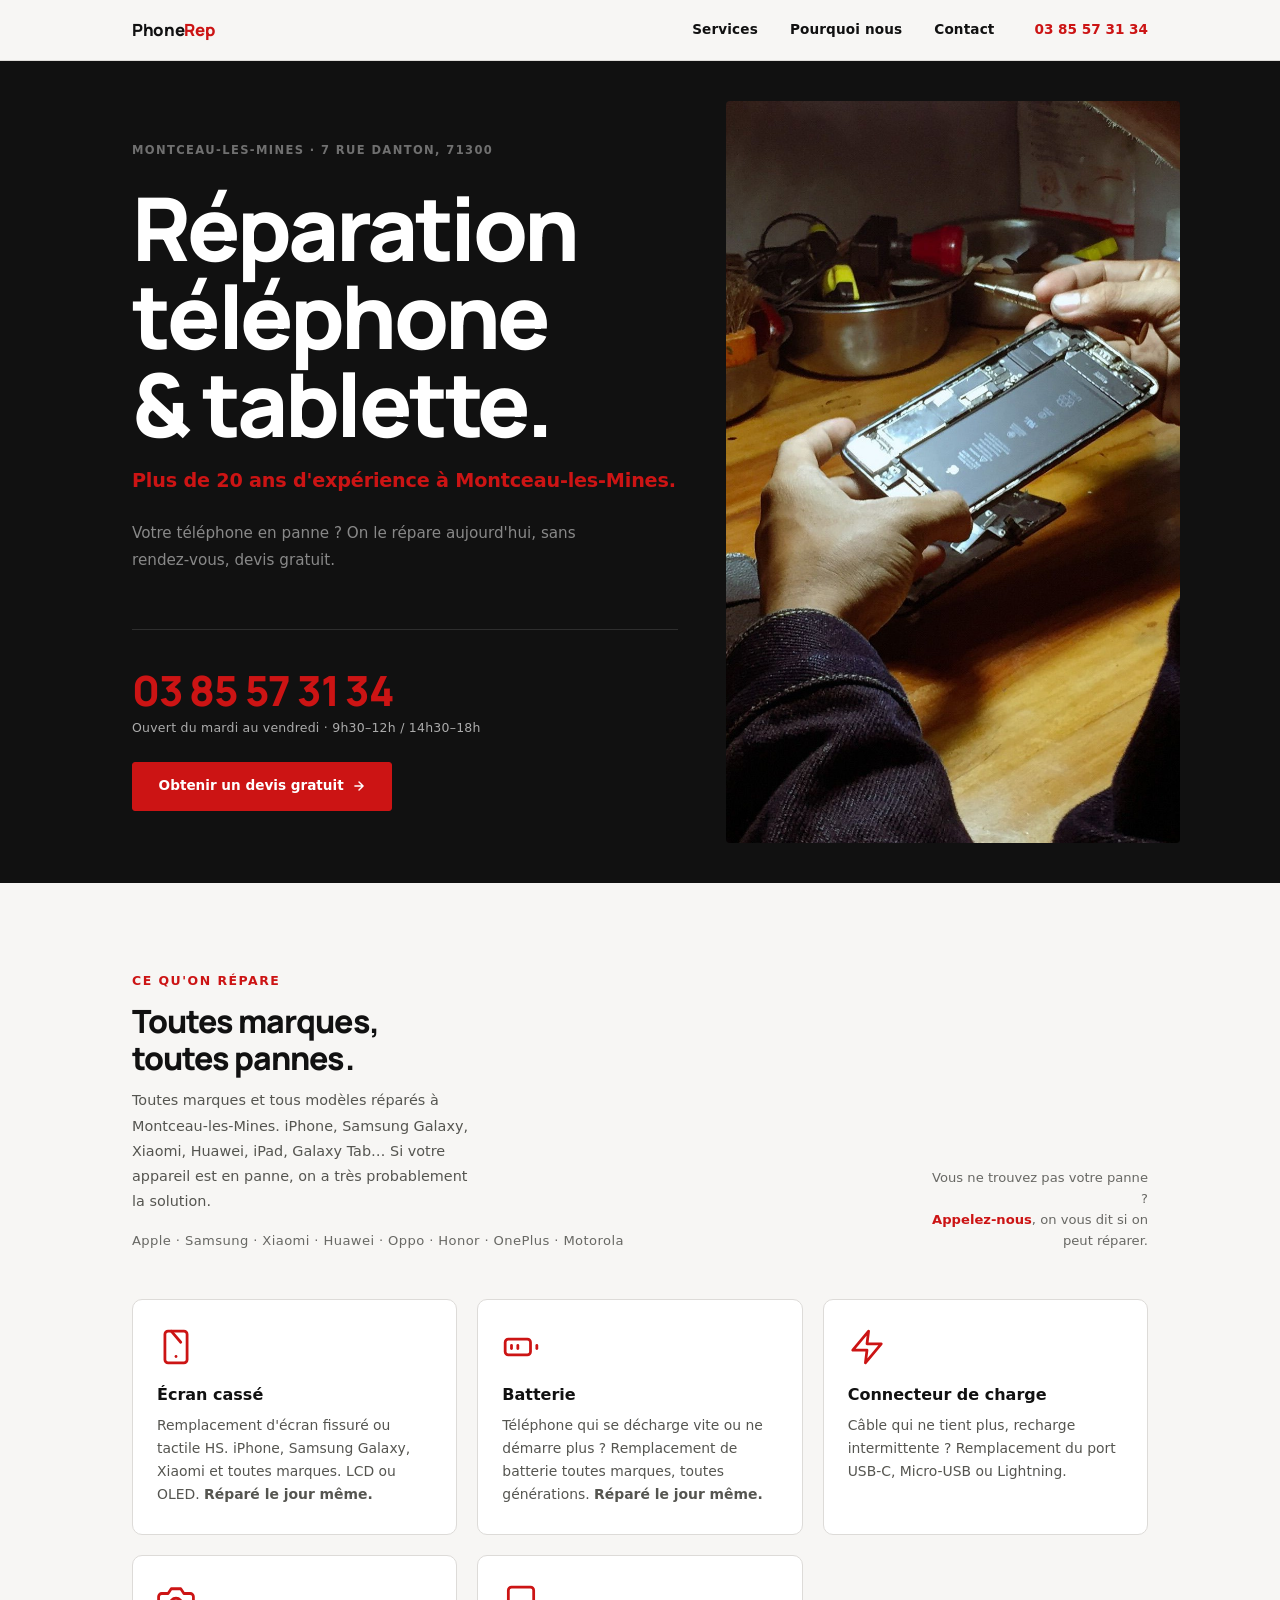
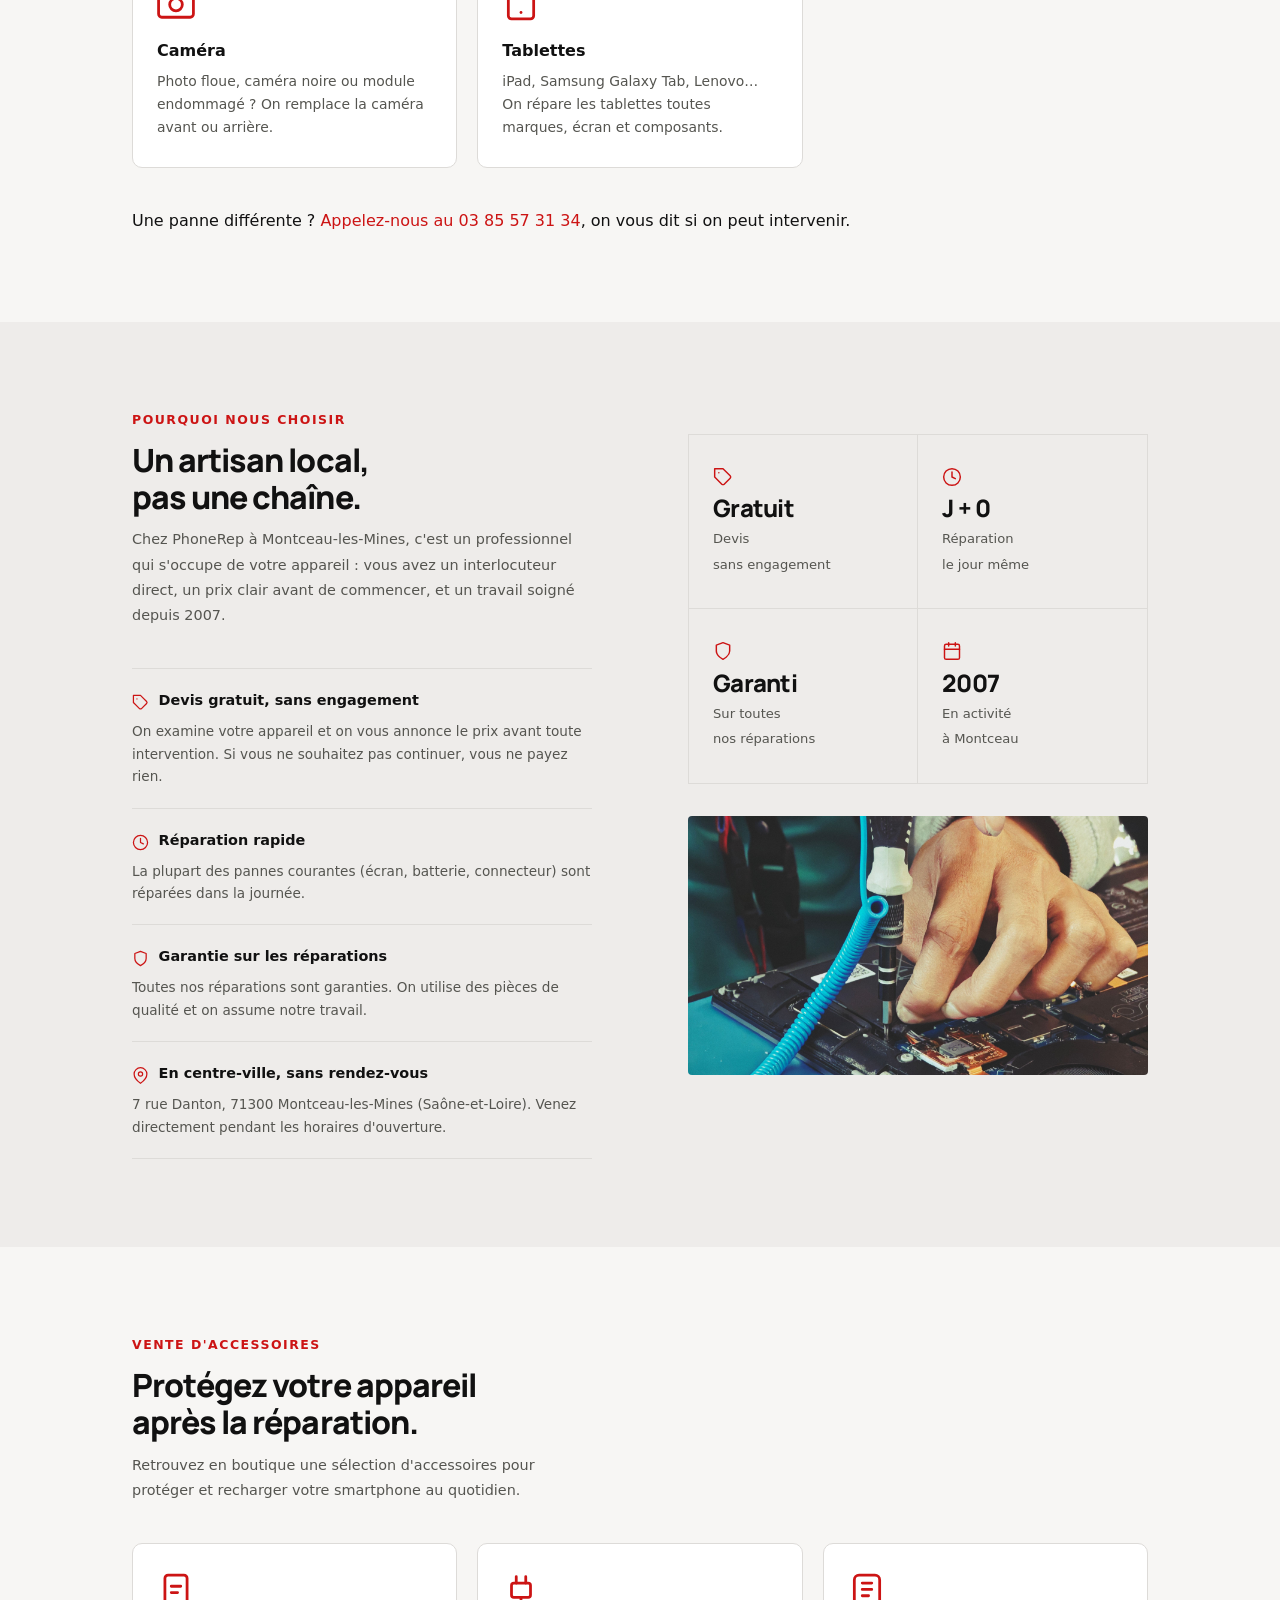
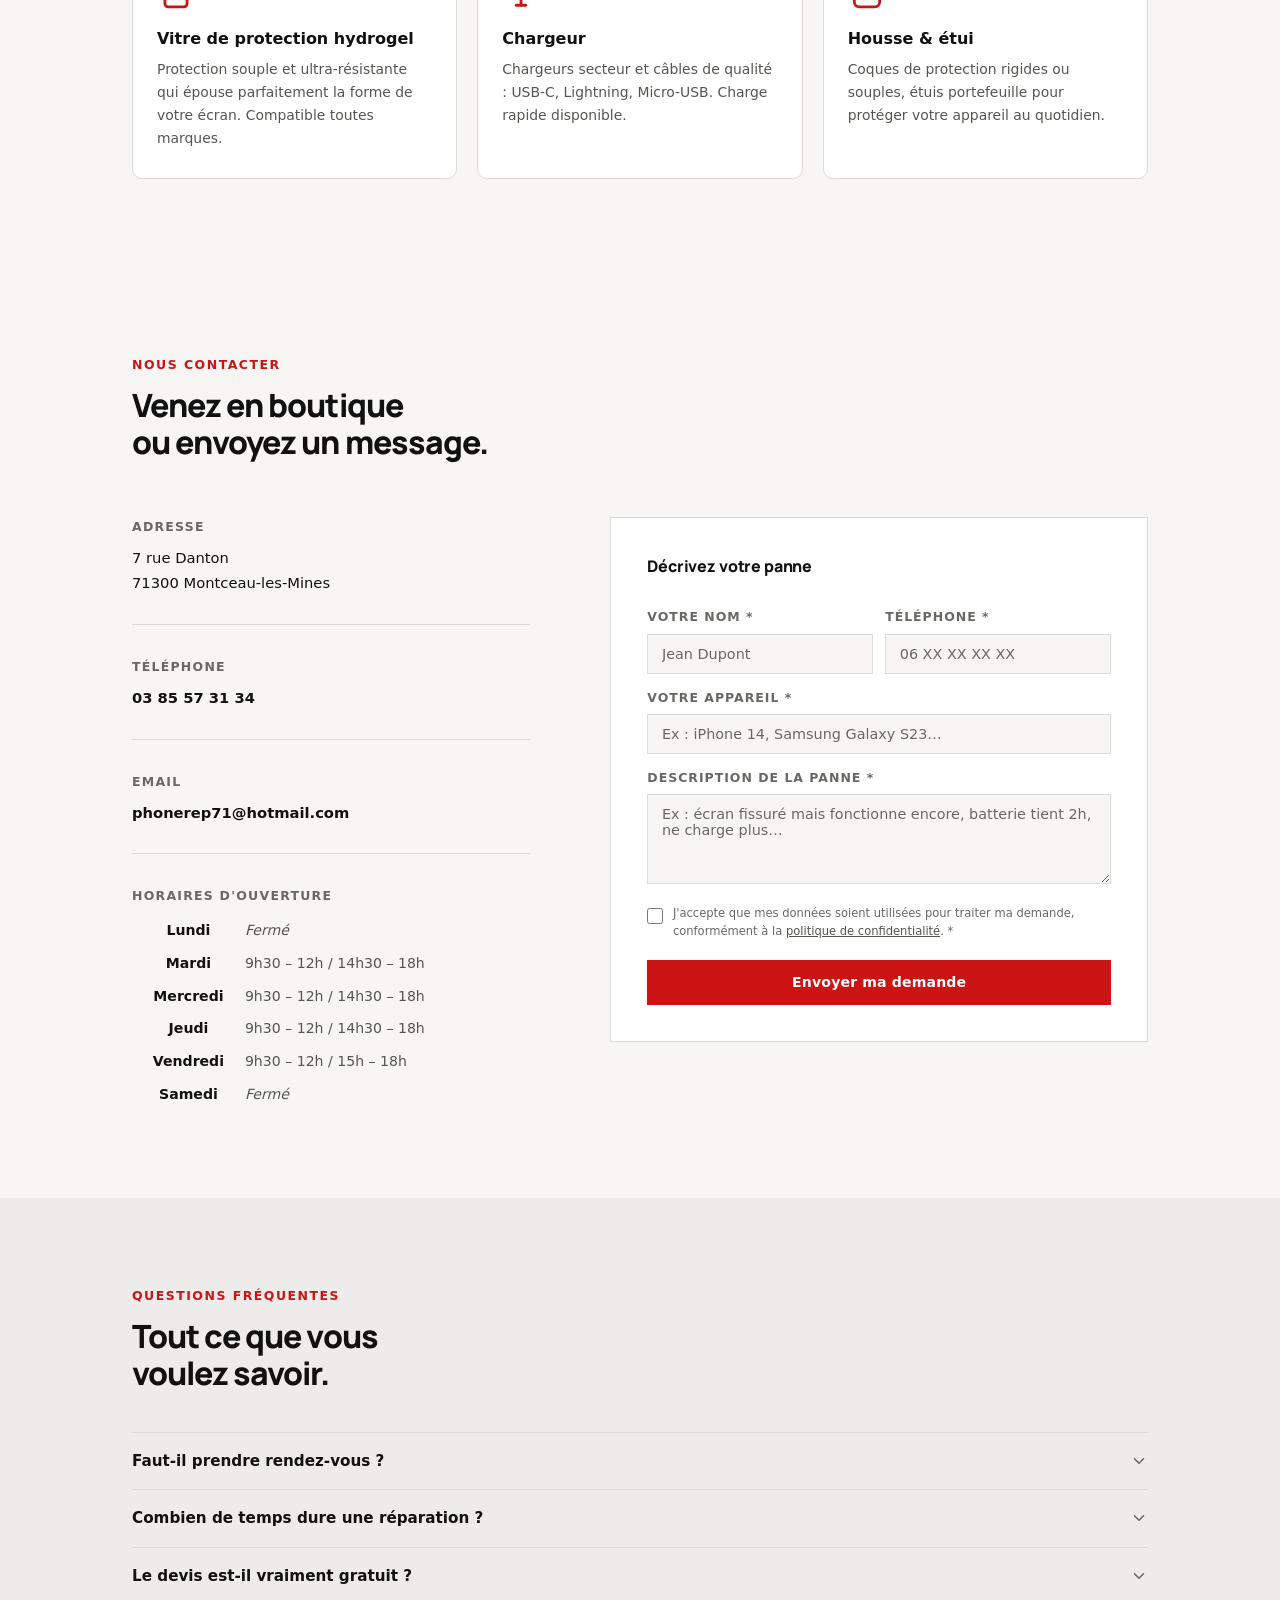
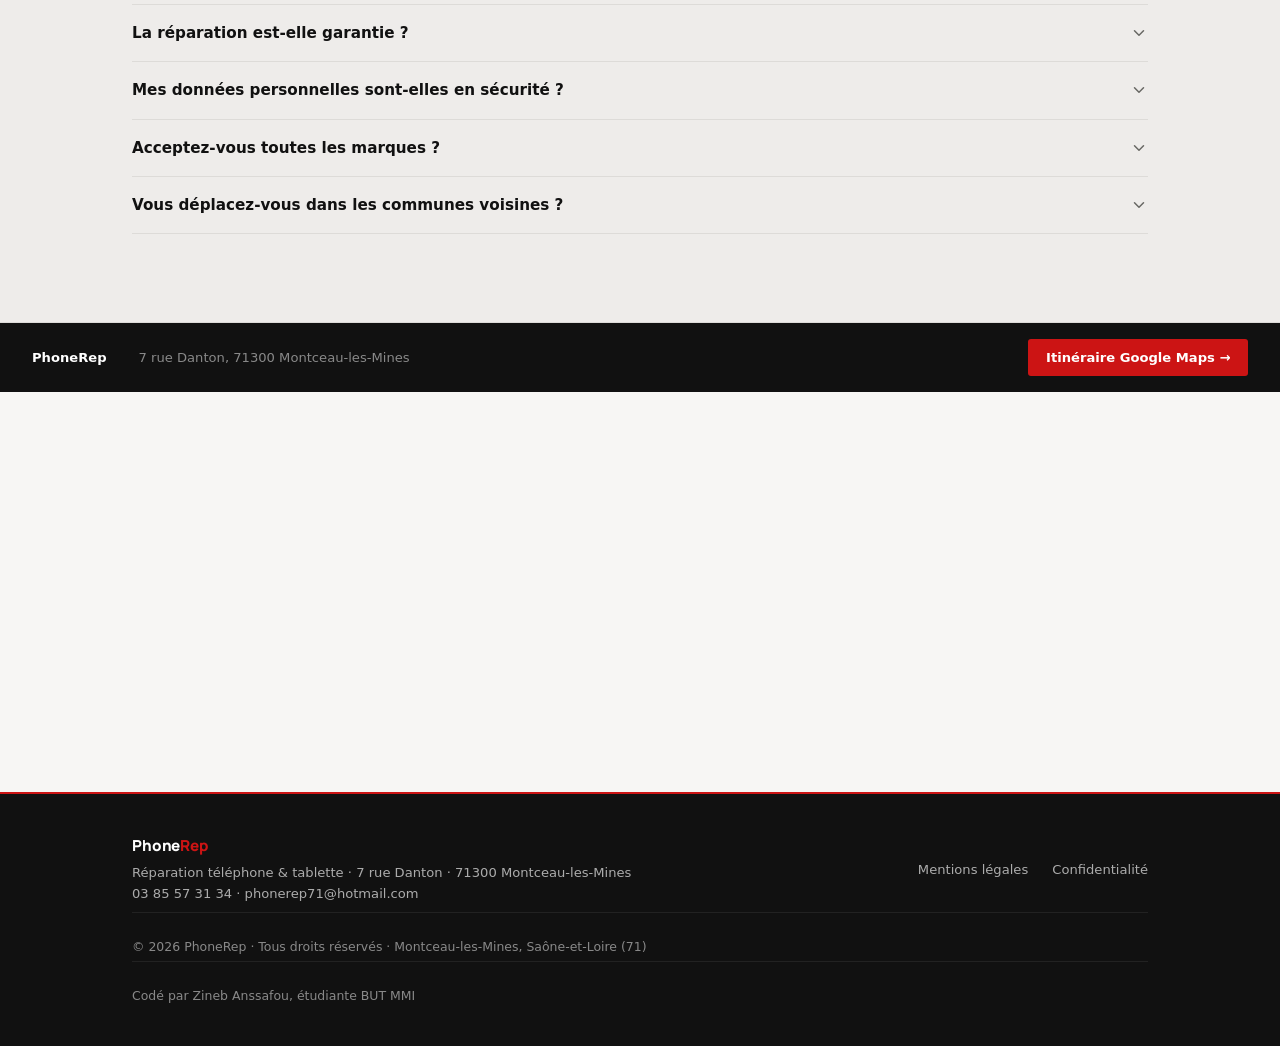
==== commit 2d0afcf1: "Ajout crédit Zineb Anssafou BUT MMI dans footer index + mentions légales Co-Authored-By: Claude Sonn" ====
--- a/index.html
+++ b/index.html
@@ -424,6 +424,7 @@
       </nav>
     </div>
     <p class="footer__copy">© 2026 PhoneRep · Tous droits réservés · Montceau-les-Mines, Saône-et-Loire (71)</p>
+    <p class="footer__copy" style="margin-top:.25rem;">Codé par Zineb Anssafou, étudiante BUT MMI</p>
   </div>
 </footer>
 
--- a/css/style.css
+++ b/css/style.css
@@ -540,8 +540,19 @@
   flex-wrap: wrap;
 }
 .map-bar strong { color: #fff; font-weight: 700; }
-.map-bar a { color: rgba(255,255,255,.6); text-decoration: underline; transition: color .15s; }
-.map-bar a:hover { color: #fff; }
+.map-bar a {
+  display: inline-block;
+  background: var(--accent);
+  color: #fff;
+  font-weight: 700;
+  padding: .5rem 1.1rem;
+  border-radius: 3px;
+  text-decoration: none;
+  white-space: nowrap;
+  transition: background .15s;
+  margin-left: auto;
+}
+.map-bar a:hover { background: var(--accent-d); color: #fff; text-decoration: none; }
 .map-wrap iframe {
   display: block;
   width: 100%;
@@ -654,6 +665,9 @@
 }
 
 @media (max-width: 640px) {
+  /* Contact : centrage adresse/tél/email (pas les horaires) */
+  .contact__infos .info-block:not(:last-child) { text-align: center; }
+
   /* Espacement réduit */
   .container { padding: 0 1.25rem; }
   .section { padding: 3rem 0; }
@@ -688,7 +702,8 @@
 
   /* Map moins haute sur mobile */
   .map-wrap iframe { height: 280px; }
-  .map-bar { padding: .85rem 1.25rem; gap: 1rem; font-size: .78rem; }
+  .map-bar { padding: 1.5rem 1.25rem 1.1rem; gap: .6rem; font-size: .78rem; flex-direction: column; align-items: center; text-align: center; }
+  .map-bar a { margin-left: 0; margin-top: .4rem; }
 
   /* Footer */
   .footer__inner { flex-direction: column; align-items: flex-start; gap: 1rem; }
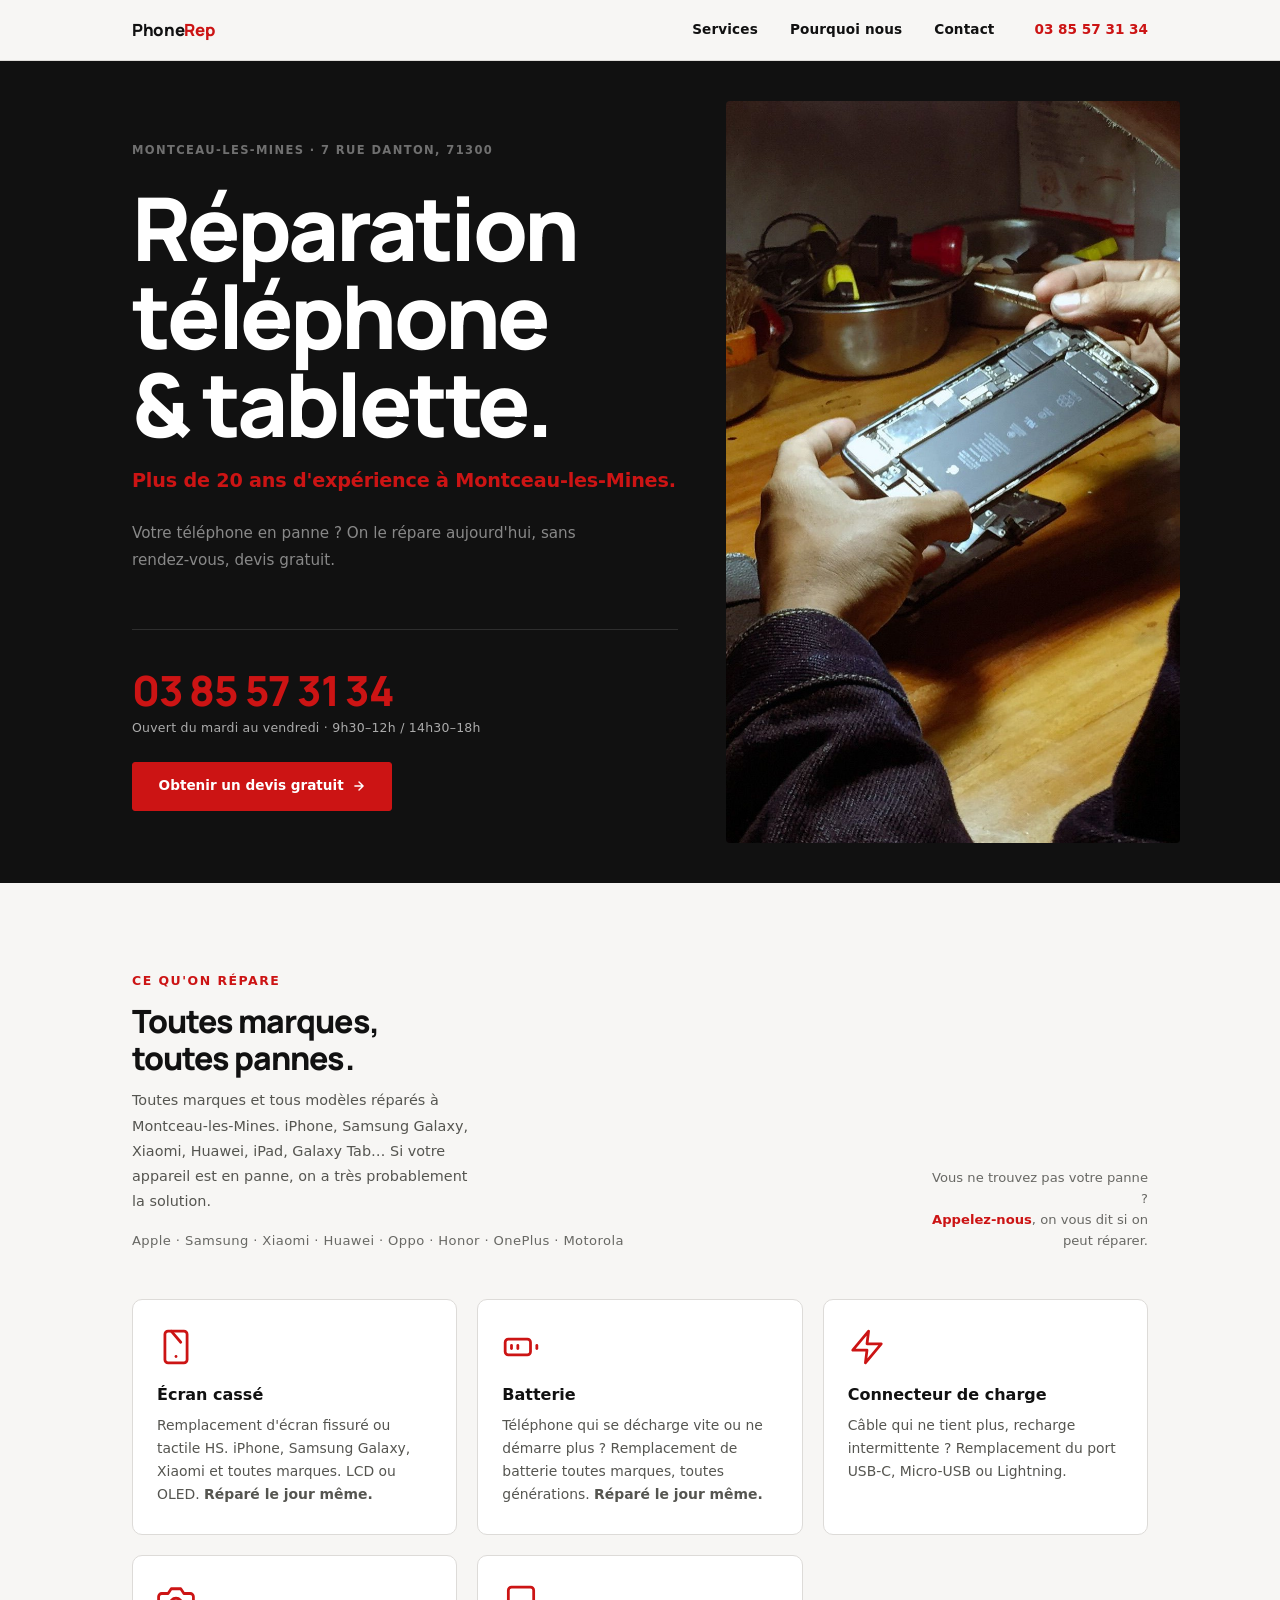
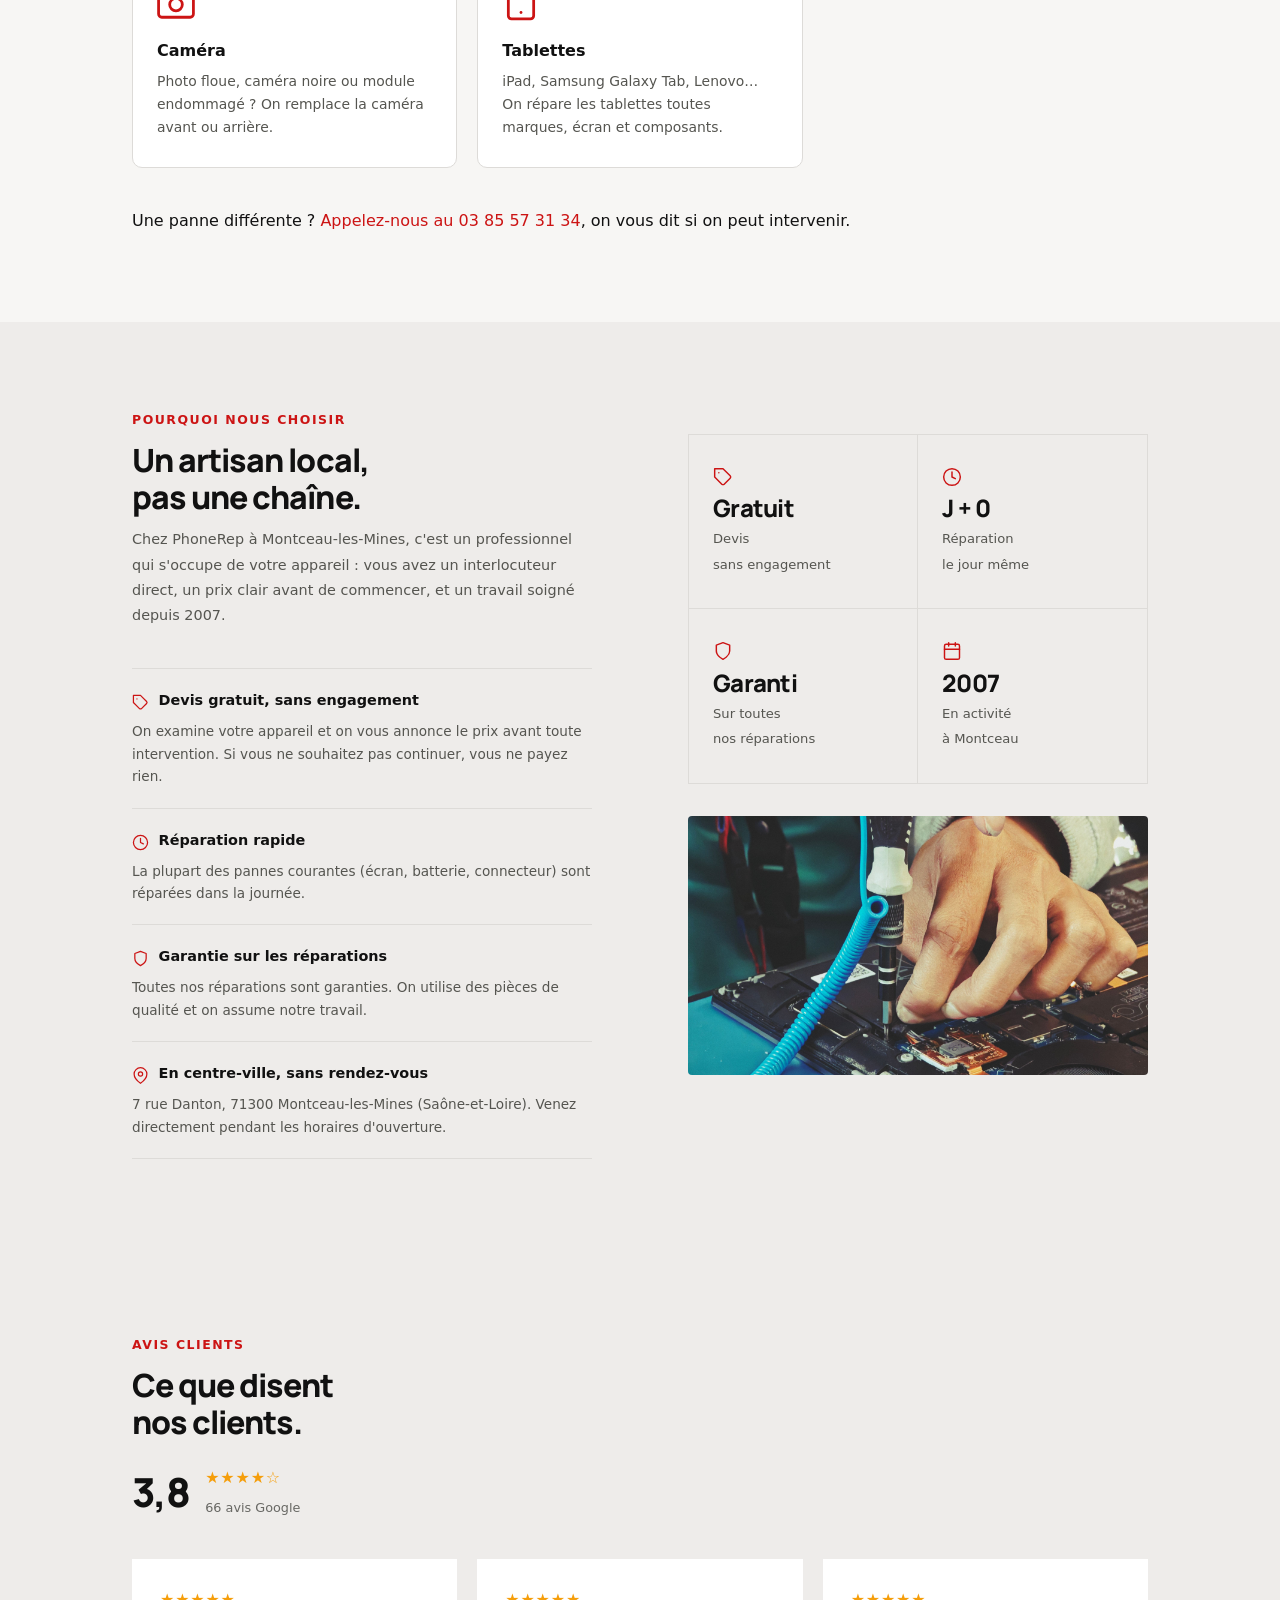
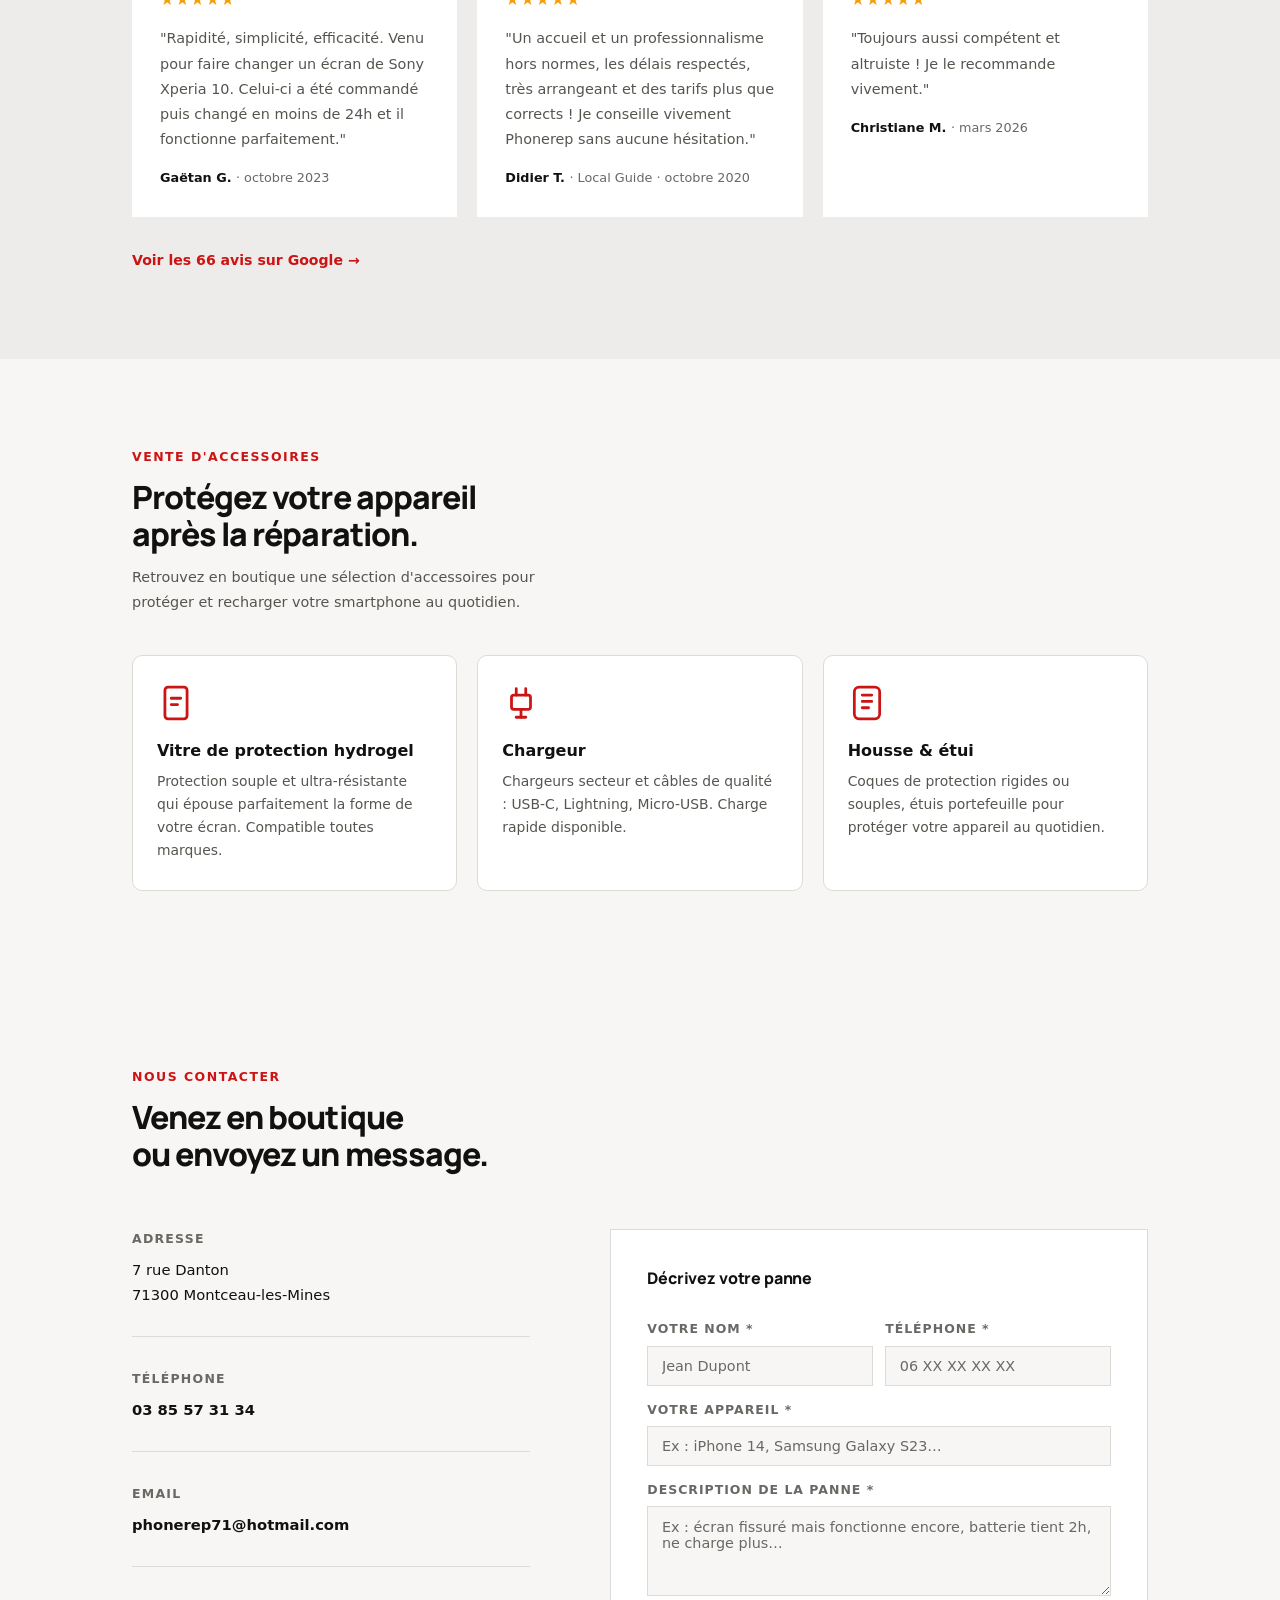
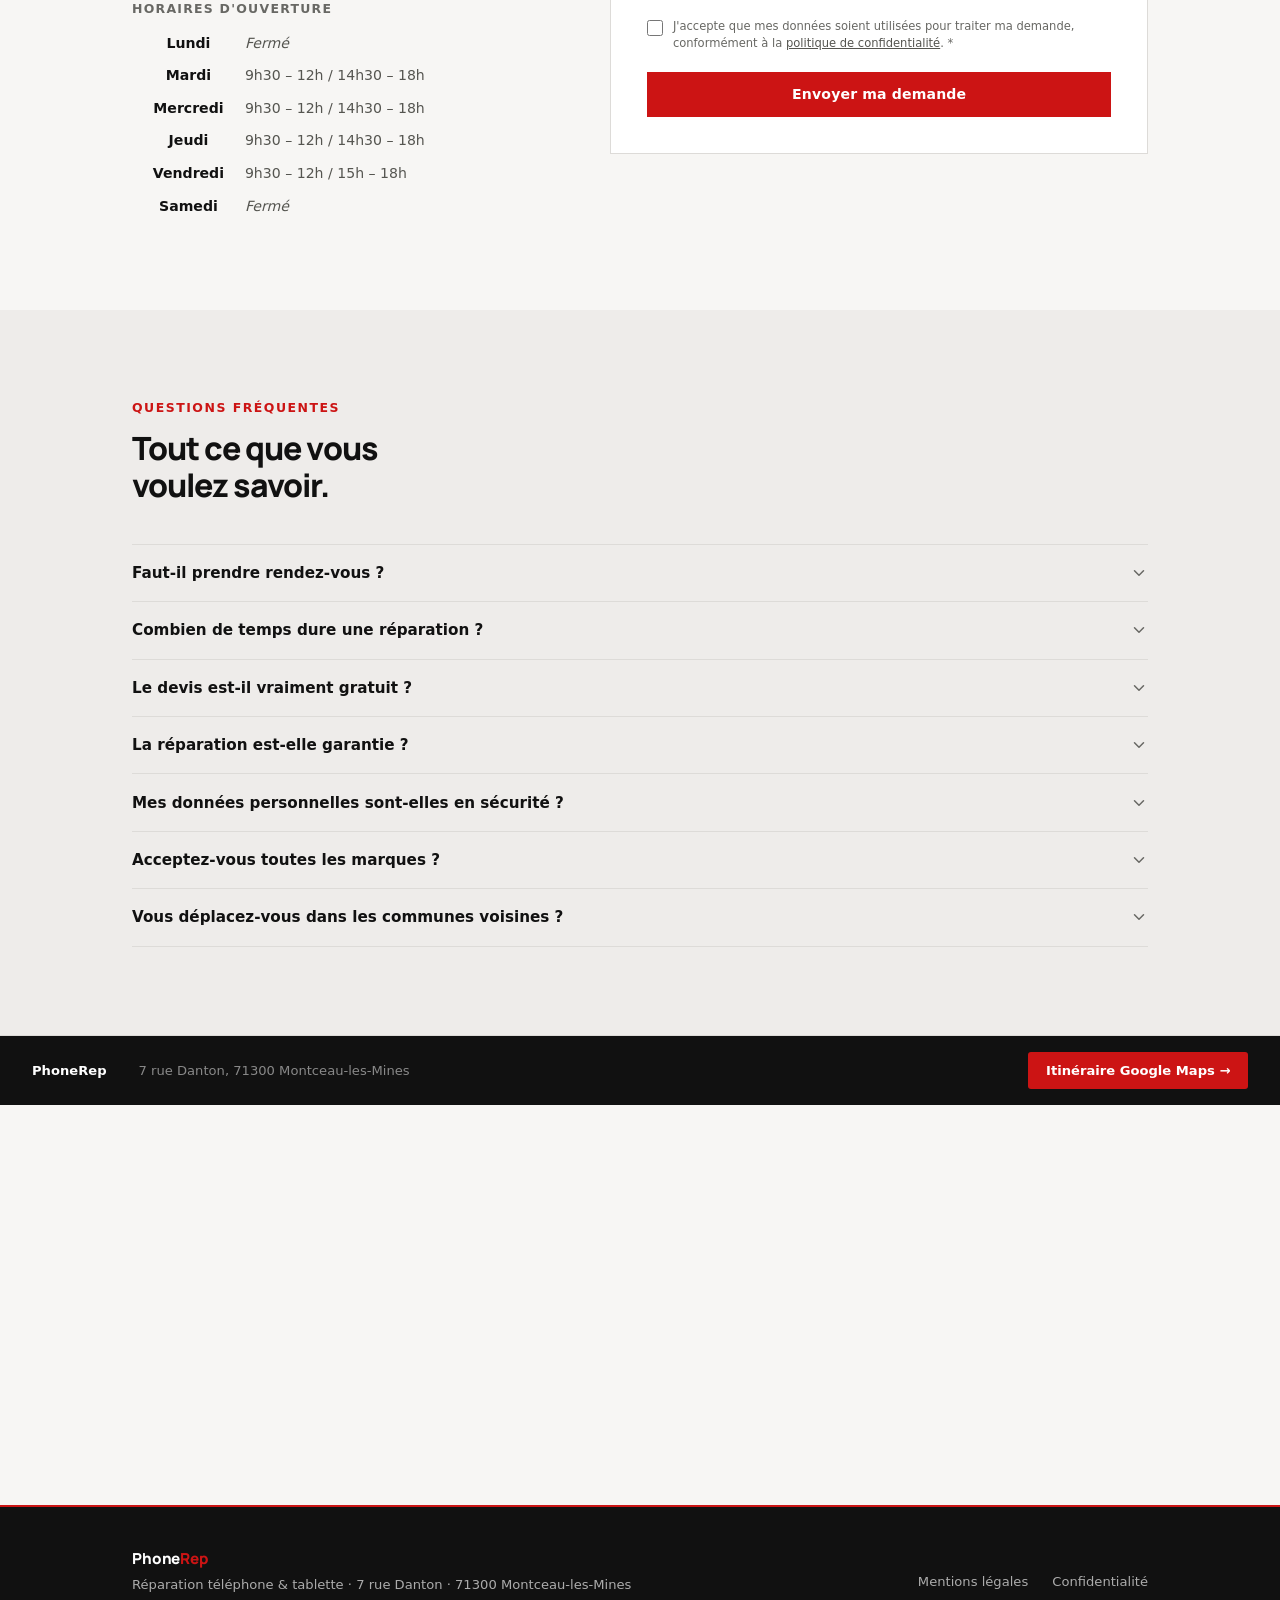
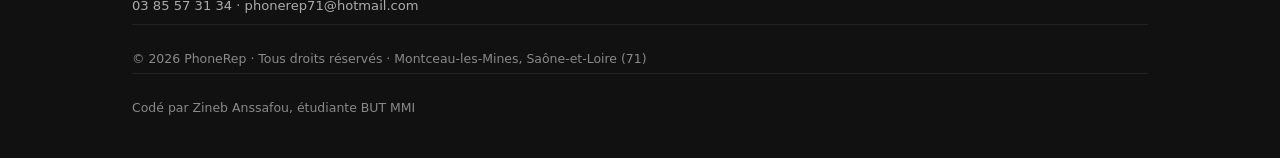
==== commit c9ef4bfc: "Ajout section avis avec vrais témoignages Google (3,8/5 · 66 avis) Co-Authored-By: Claude Sonnet 4.6" ====
--- a/index.html
+++ b/index.html
@@ -237,6 +237,41 @@
   </div>
 </section>
 
+<!-- AVIS -->
+<section class="section section--alt" id="avis" aria-labelledby="avis-title">
+  <div class="container">
+    <span class="eyebrow">Avis clients</span>
+    <h2 class="s-title" id="avis-title">Ce que disent<br>nos clients.</h2>
+    <div class="avis-rating">
+      <span class="avis-rating__note">3,8</span>
+      <div>
+        <span class="avis-stars" aria-label="3,8 étoiles sur 5">★★★★☆</span>
+        <span class="avis-rating__count">66 avis Google</span>
+      </div>
+    </div>
+    <div class="avis-grid">
+      <div class="avis-card">
+        <div class="avis-stars" aria-label="5 étoiles sur 5">★★★★★</div>
+        <blockquote class="avis-text">"Rapidité, simplicité, efficacité. Venu pour faire changer un écran de Sony Xperia 10. Celui-ci a été commandé puis changé en moins de 24h et il fonctionne parfaitement."</blockquote>
+        <cite class="avis-name">Gaëtan G. <span>· octobre 2023</span></cite>
+      </div>
+      <div class="avis-card">
+        <div class="avis-stars" aria-label="5 étoiles sur 5">★★★★★</div>
+        <blockquote class="avis-text">"Un accueil et un professionnalisme hors normes, les délais respectés, très arrangeant et des tarifs plus que corrects ! Je conseille vivement Phonerep sans aucune hésitation."</blockquote>
+        <cite class="avis-name">Didier T. <span>· Local Guide · octobre 2020</span></cite>
+      </div>
+      <div class="avis-card">
+        <div class="avis-stars" aria-label="5 étoiles sur 5">★★★★★</div>
+        <blockquote class="avis-text">"Toujours aussi compétent et altruiste ! Je le recommande vivement."</blockquote>
+        <cite class="avis-name">Christiane M. <span>· mars 2026</span></cite>
+      </div>
+    </div>
+    <p class="avis-cta-google">
+      <a href="https://www.google.com/maps/search/Phonerep+Montceau-les-Mines" target="_blank" rel="noopener noreferrer">Voir les 66 avis sur Google →</a>
+    </p>
+  </div>
+</section>
+
 <!-- ACCESSOIRES -->
 <section class="section" id="accessoires" aria-labelledby="access-title">
   <div class="container">
--- a/css/style.css
+++ b/css/style.css
@@ -872,6 +872,69 @@
 }
 
 /* ============================================
+   AVIS CLIENTS
+   ============================================ */
+.avis-rating {
+  display: flex;
+  align-items: center;
+  gap: 1rem;
+  margin: 1.5rem 0 2.5rem;
+}
+.avis-rating__note {
+  font-family: var(--font-d);
+  font-size: 2.5rem;
+  font-weight: 800;
+  letter-spacing: -.04em;
+  color: var(--ink);
+  line-height: 1;
+}
+.avis-stars {
+  display: block;
+  font-size: 1rem;
+  color: #F59E0B;
+  letter-spacing: .05em;
+  margin-bottom: .2rem;
+}
+.avis-rating__count {
+  font-size: .8rem;
+  color: var(--ink-3);
+}
+.avis-grid {
+  display: grid;
+  grid-template-columns: repeat(3, 1fr);
+  gap: 1.25rem;
+}
+.avis-card {
+  background: #fff;
+  padding: 1.75rem;
+}
+.avis-card .avis-stars { margin-bottom: .85rem; }
+.avis-text {
+  font-style: normal;
+  font-size: .9rem;
+  color: var(--ink-2);
+  line-height: 1.75;
+  margin-bottom: 1rem;
+}
+.avis-name {
+  font-size: .8rem;
+  font-weight: 700;
+  color: var(--ink);
+  font-style: normal;
+  display: block;
+}
+.avis-name span { font-weight: 400; color: var(--ink-3); }
+.avis-cta-google { margin-top: 2rem; font-size: .88rem; font-weight: 600; }
+.avis-cta-google a { color: var(--accent); }
+
+@media (max-width: 900px) {
+  .avis-grid { grid-template-columns: 1fr 1fr; }
+}
+@media (max-width: 640px) {
+  .avis-grid { grid-template-columns: 1fr; }
+}
+
+/* ============================================
    STICKY CTA MOBILE
    ============================================ */
 .sticky-call {
